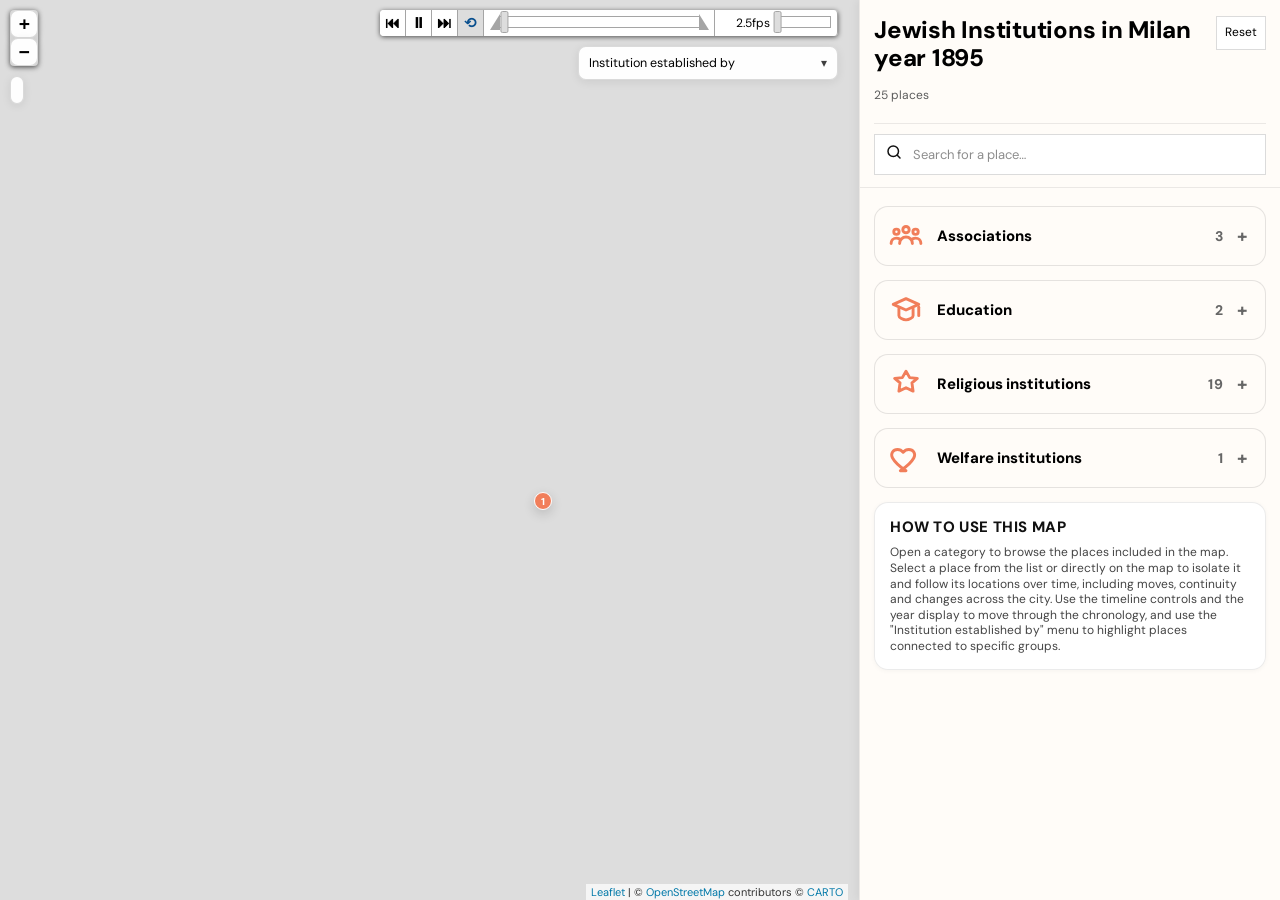
==== index.html @ d7c6ec54 "Improve story marker clarity" ====
<!DOCTYPE html>
<html lang="en">
  <head>
    <meta charset='utf-8' />
      <title>Traces — Jewish Milan over time</title>
      <meta name='viewport' content='initial-scale=1,maximum-scale=1,user-scalable=no' />

      <link rel="stylesheet" href="./css/leaflet.css">
      <script src="./js/leaflet.js"></script>

      <script type="text/javascript" src="./js/Leaflet.Coordinates-0.1.5.min.js"></script>
	    <link rel="stylesheet" href="./css/Leaflet.Coordinates-0.1.5.css"/>

      <script src="js/Autolinker.min.js"></script>

      <link rel="stylesheet" href="./css/leaflet-search.min.css"/>
      <script src="js/leaflet-search.js"></script>

      <link rel="stylesheet" href="./css/easy-button.css">
      <script src="js/easy-button.js"></script>

      <script type="text/javascript" src="./js/iso8601-js-period-master/iso8601.js"></script>

      <script type="text/javascript" src="./js/Leaflet.TimeDimension-master/dist/leaflet.timedimension.min.js"></script>
      <link rel="stylesheet" href="./js/Leaflet.TimeDimension-master/dist/leaflet.timedimension.control.min.css" />

      <link rel="stylesheet" href="./css/MapStyle.css"/>
      <link rel="stylesheet" href="./css/milano.css"/>

      <script type="text/javascript" src="./js/milano_layer_style.js"></script>

      <!-- Data -->
      <script src="./data/milano_sites.js" type="text/javascript"></script>

      <!-- GeoJSON builder -->
      <script src="./js/trame/milano-geojson-creation.js" type="text/javascript"></script>

      <!-- TimeDimension helper -->
      <script type="text/javascript" src="./js/timedimension_layer_betweendates.js"></script>
  </head>

  <body>
    <div id='map'></div>

    <!-- Right sidebar: places visible in the current year -->
    <div id="sidebar" aria-label="Places list">
      <div class="sidebar-header">
        <div class="sidebar-title">
          <h3 id="sidebarTitle">Jewish Institutions in Milan<br>year <span id="sidebarYear">—</span></h3>
          <button id="btnClearSelection" class="sidebar-btn" type="button">Reset</button>
        </div>
        <div class="sidebar-sub">
          <span id="sidebarCount">0</span>
          <span id="sidebarHint"></span>
        </div>
        <div id="sidebarCategoryFilters" class="sidebar-filters" aria-label="Category filters"></div>
      </div>
      <!-- Info box (shown when a place/marker is clicked) -->
      <div id="placeInfo" class="place-info" hidden></div>
      <div id="placesList"></div>
    </div>

    <script type="text/javascript" src="./js/timedimension_map_milano.js"></script>
<script>

      // ---- Normalisers (robust matching across dataset quirks) ----
      // Some entries may contain trailing spaces or multiple inner spaces.
      // We normalise to compare reliably (case-insensitive, trimmed, collapsed whitespace).
      function normSiteName(v) {
        return (v == null ? "" : String(v))
          .replace(/\s+/g, " " )
          .trim()
          .toLowerCase();
      }

      function cleanYearValue(v) {
        var s = String(v == null ? '' : v).trim();
        if (!s) return '';
        var lower = s.toLowerCase();
        if (lower === 'null' || lower === 'nan') return '';
        return s;
      }

      function numericYearValue(v, fallback) {
        var s = cleanYearValue(v);
        if (!s) return (typeof fallback === 'number') ? fallback : null;
        var n = Number(s);
        return isNaN(n) ? ((typeof fallback === 'number') ? fallback : null) : n;
      }

      function currentTimelineYear() {
        return new Date().getFullYear();
      }

      // ---- Derive slider interval from data (fallback to 1927–2026) ----
      function getYearRange(arr) {
        var minY = 9999, maxY = 0;
        for (var i = 0; i < arr.length; i++) {
          var s = numericYearValue(arr[i].start_year);
          var e = numericYearValue(arr[i].end_year, currentTimelineYear());
          if (!isNaN(s)) minY = Math.min(minY, s);
          if (!isNaN(e)) maxY = Math.max(maxY, e);
        }
        if (minY === 9999) minY = 1927;
        if (maxY === 0) maxY = 2026;
        return { min: minY, max: maxY };
      }

      var yr = getYearRange(milanoSites);
      var startISO = yr.min + "-01-01";
      var endISO = yr.max + "-12-31";

      var map = createAndSetUpMapMilano(startISO, endISO);

      function getSidebarOcclusionInsets() {
        var out = { top: 0, right: 0, bottom: 0, left: 0 };
        var sidebar = document.getElementById('sidebar');
        if (!sidebar || !map || !map.getContainer) return out;
        try {
          var mapRect = map.getContainer().getBoundingClientRect();
          var sideRect = sidebar.getBoundingClientRect();
          if (!mapRect || !sideRect) return out;

          var overlapX = Math.min(mapRect.right, sideRect.right) - Math.max(mapRect.left, sideRect.left);
          var overlapY = Math.min(mapRect.bottom, sideRect.bottom) - Math.max(mapRect.top, sideRect.top);
          if (overlapX <= 0 || overlapY <= 0) return out;

          if (sideRect.width >= mapRect.width * 0.75) {
            out.bottom = Math.round(overlapY);
            return out;
          }

          out.right = Math.round(overlapX);
        } catch (e) {}
        return out;
      }

      function getVisibleMapSize() {
        if (!map || !map.getSize) return null;
        var size = map.getSize();
        var insets = getSidebarOcclusionInsets();
        return L.point(
          Math.max(160, size.x - insets.left - insets.right),
          Math.max(160, size.y - insets.top - insets.bottom)
        );
      }

      function fitBoundsKeepingSidebar(bounds, extraOptions) {
        if (!map || !bounds || !bounds.isValid || !bounds.isValid()) return;
        var insets = getSidebarOcclusionInsets();
        var opts = {
          maxZoom: 13,
          paddingTopLeft: [24 + insets.left, 24 + insets.top],
          paddingBottomRight: [24 + insets.right, 32 + insets.bottom]
        };
        if (extraOptions) {
          for (var k in extraOptions) opts[k] = extraOptions[k];
        }
        map.fitBounds(bounds, opts);
      }

      function fitStoryBoundsKeepingSidebar(bounds) {
        if (!map || !bounds || !bounds.isValid || !bounds.isValid()) return;
        var insets = getSidebarOcclusionInsets();
        map.fitBounds(bounds, {
          maxZoom: 13,
          paddingTopLeft: [72 + insets.left, 84 + insets.top],
          paddingBottomRight: [72 + insets.right, 148 + insets.bottom]
        });
      }

      function focusLatLngKeepingSidebar(latlng, zoom) {
        if (!map || !latlng) return;
        map.setView(latlng, zoom);
        var insets = getSidebarOcclusionInsets();
        var dx = Math.round((insets.right - insets.left) / 2);
        var dy = Math.round((insets.bottom - insets.top) / 2);
        if (dx || dy) {
          try { map.panBy([dx, dy], { animate: false }); } catch (e) {}
        }
      }

      function fitCurrentFilteredMarkersKeepingSidebar() {
        if (!map || selectedSiteName) return;
        var t = map.timeDimension ? map.timeDimension.getCurrentTime() : NaN;
        var displayed = (timeSitesLayer && timeSitesLayer._currentLayer) ? timeSitesLayer._currentLayer : baseGeoJsonLayer;
        if (!displayed || !displayed.eachLayer) return;

        var bounds = L.latLngBounds([]);
        displayed.eachLayer(function(layer){
          if (!layer || !layer.getLatLng || !layer.feature || !layer.feature.properties) return;
          var p = layer.feature.properties || {};
          if (!passesActiveFilters(p)) return;
          if (!isNaN(t) && !isFeatureActiveAtTime(layer.feature, t)) return;
          bounds.extend(layer.getLatLng());
        });

        if (!bounds.isValid()) return;
        if (bounds.getNorthEast().equals(bounds.getSouthWest())) {
          focusLatLngKeepingSidebar(bounds.getCenter(), Math.max(map.getZoom ? map.getZoom() : 12, 13));
        } else {
          fitBoundsKeepingSidebar(bounds.pad(0.18), { maxZoom: 13 });
        }
      }

      function fitAllSitesKeepingSidebar() {
        if (!map) return;
        var bounds = L.latLngBounds([]);
        (sitesGeojson.features || []).forEach(function(f){
          var g = f && f.geometry;
          if (!g || g.type !== 'Point' || !Array.isArray(g.coordinates)) return;
          var lng = Number(g.coordinates[0]);
          var lat = Number(g.coordinates[1]);
          if (isNaN(lat) || isNaN(lng)) return;
          bounds.extend([lat, lng]);
        });
        if (bounds.isValid()) fitBoundsKeepingSidebar(bounds.pad(0.06), { maxZoom: 13 });
      }

      function panOpenPopupIntoVisibleMap(layer) {
        if (!map || !layer || !layer.getPopup) return;
        if (selectedSiteName) return;
        var popup = null;
        try { popup = layer.getPopup(); } catch(e0) { popup = null; }
        if (!popup || !popup.getElement) return;
        var el = popup.getElement();
        if (!el || !map.getContainer) return;

        var mapRect = map.getContainer().getBoundingClientRect();
        var popRect = el.getBoundingClientRect();
        var insets = getSidebarOcclusionInsets();
        var size = map.getSize();
        var pad = 24;
        var visible = {
          left: insets.left + pad,
          top: insets.top + pad,
          right: size.x - insets.right - pad,
          bottom: size.y - insets.bottom - pad
        };
        var box = {
          left: popRect.left - mapRect.left,
          top: popRect.top - mapRect.top,
          right: popRect.right - mapRect.left,
          bottom: popRect.bottom - mapRect.top
        };

        var dx = 0;
        var dy = 0;
        if (box.right > visible.right) dx = box.right - visible.right;
        else if (box.left < visible.left) dx = box.left - visible.left;
        if (box.bottom > visible.bottom) dy = box.bottom - visible.bottom;
        else if (box.top < visible.top) dy = box.top - visible.top;

        if (dx || dy) {
          try { map.panBy([dx, dy], { animate: true, duration: 0.25 }); } catch(e1) {}
        }
      }

      // ---- Build points GeoJSON ----
      var sitesGeojson = buildPointsForSites(milanoSites);

      // ---- Initial framing: keep the view centred on Milano and include all points ----
      // The right sidebar occupies part of the map, so we compensate with right padding
      // and a slightly tighter bound to keep the city more centred without hiding outer points.
      try {
        var bb = L.latLngBounds([]);
        (sitesGeojson.features || []).forEach(function(f){
          var g = f && f.geometry;
          if (!g || g.type !== 'Point' || !Array.isArray(g.coordinates)) return;
          var lng = Number(g.coordinates[0]);
          var lat = Number(g.coordinates[1]);
          if (isNaN(lat) || isNaN(lng)) return;
          bb.extend([lat, lng]);
        });
        if (bb && bb.isValid && bb.isValid()) {
          setTimeout(function(){
            try { fitBoundsKeepingSidebar(bb.pad(0.06)); } catch(e) {}
          }, 0);
        }
      } catch(e) {}

      // ---- Category list (used to build the checkbox filter UI) ----
      // We collect distinct categories from the dataset and keep the original labels for display.
      function getCategories(arr) {
        var seen = {};
        for (var i = 0; i < arr.length; i++) {
          var c = (arr[i].categoria || '').toString().trim();
          if (c) seen[c.toLowerCase()] = c;
        }
        var out = Object.keys(seen).map(function(k){ return seen[k]; });
        out.sort(function(a,b){ return a.localeCompare(b, 'it'); });
        return out;
      }

      

// ---- Affiliation list (Comunità) ----
var AFF_NONE_KEY = '(none)';
var AFFILIATION_ORDER = ['chabad', 'lebanese', 'milanese', 'persian', 'mena', 'postwar', AFF_NONE_KEY];

function noneAffiliationLabel() {
  return '(none)';
}

function canonicalAffiliationKey(value) {
  var raw = String(value == null ? '' : value).trim().toLowerCase();
  if (!raw || raw === '(nessuna)' || raw === '(none)') return AFF_NONE_KEY;
  if (raw === 'chabad') return 'chabad';
  if (raw.indexOf('libanese') >= 0 || raw.indexOf('lebanese') >= 0) return 'lebanese';
  if (raw.indexOf('milanese') >= 0 || raw.indexOf('milanes') >= 0) return 'milanese';
  if (raw.indexOf('persian') >= 0 || raw.indexOf('persiana') >= 0) return 'persian';
  if (raw.indexOf('medio oriente') >= 0 || raw.indexOf('middle eastern') >= 0 || raw.indexOf('north african') >= 0) return 'mena';
  if (raw.indexOf('dopoguerra') >= 0 || raw.indexOf('postwar') >= 0) return 'postwar';
  return raw;
}

function compareAffiliationKeys(a, b) {
  var ia = AFFILIATION_ORDER.indexOf(a);
  var ib = AFFILIATION_ORDER.indexOf(b);
  if (ia === -1 && ib === -1) return String(a).localeCompare(String(b), 'it');
  if (ia === -1) return 1;
  if (ib === -1) return -1;
  return ia - ib;
}

function getAffiliations(arr) {
  var seen = {};
  var hasNone = false;
  for (var i = 0; i < arr.length; i++) {
    var a = (arr[i].affiliazione || '').toString().trim();
    if (!a) {
      hasNone = true;
      continue;
    }
    var key = canonicalAffiliationKey(a);
    if (!seen[key]) seen[key] = a;
  }
  var keys = Object.keys(seen).sort(compareAffiliationKeys);
  var labels = keys.map(function(k){ return seen[k]; });
  if (hasNone) {
    keys.push(AFF_NONE_KEY);
    labels.push(noneAffiliationLabel());
  }
  return { labels: labels, keys: keys };
}

var categories = getCategories(milanoSites);


var affiliationMeta = getAffiliations(milanoSites);
var affiliations = affiliationMeta.labels;

var affiliationsLowerAll = affiliationMeta.keys;
var activeAffiliationsLower = affiliationsLowerAll.slice(); // kept for backward compatibility

// Comunità selection state. Empty = no highlight; otherwise it outlines matching visible points.
var selectedAffiliationsLower = [];

// Deterministic outline colours for communities (used as marker borders)
var AFF_OUTLINE_COLORS = (function(){
  var fixed = {
    '(none)': '#8e8e8e',
    'chabad': '#06B6D4',
    'lebanese': '#9333EA',
    'milanese': '#16A34A',
    'persian': '#1E3A8A',
    'mena': '#EC4899',
    'postwar': '#7F1D1D'
  };
  var coolFallback = ['#06B6D4','#9333EA','#16A34A','#1E3A8A','#EC4899','#7F1D1D','#5d6d7e','#5bc0be'];
  var m = {};
  for (var i=0;i<affiliationsLowerAll.length;i++){
    var k = affiliationsLowerAll[i];
    m[k] = fixed[k] || coolFallback[i % coolFallback.length];
  }
  if (!m[AFF_NONE_KEY]) m[AFF_NONE_KEY] = '#8e8e8e';
  return m;
})();


      var categoriesLowerAll = categories.map(function(x){ return (x || '').toString().trim().toLowerCase(); });
      var activeCategoriesLower = categoriesLowerAll.slice(); // start with all selected

      // Category colours (used by the point style and by the checkbox 'swatches').
      // Keys are normalised to lower-case so matching is robust.
      // If your dataset uses different labels, add aliases here (e.g., 'associazioni' -> same blue).
      var CATEGORY_COLORS = {
        "religioso": "#f17e5a",
        "religious institution": "#f17e5a",
        "istituzione religiosa": "#f17e5a",
        "educazione": "#f17e5a",
        "school": "#f17e5a",
        "scuola": "#f17e5a",
        "associazione": "#f17e5a",
        "association": "#f17e5a",
        "associazioni": "#f17e5a",
        "comunitario": "#f17e5a",
        "assistenza": "#f17e5a",
        "welfare institution": "#f17e5a",
        "organizzazione assistenziale": "#f17e5a",
        "altro": "#f17e5a",
        "other": "#f17e5a",
        "altro / non classificato": "#f17e5a",
        "non classificato": "#f17e5a"
      };

      
      function getPopupSourceInfo(p) {
        if (!p) return '';
        var direct = p.fonti || p.fonte || p.Fonti || p.sources || p.source || p.Sources || '';
        if (direct) return String(direct).trim();
        if (window.milanoSites && Array.isArray(window.milanoSites)) {
          var sito = String(p.sito || '').trim();
          var sy = String(p.start_year == null ? '' : p.start_year).trim();
          var ey = String(p.end_year == null ? '' : p.end_year).trim();
          for (var i = 0; i < window.milanoSites.length; i++) {
            var r = window.milanoSites[i] || {};
            if (String(r.sito || '').trim() !== sito) continue;
            var rsy = String(r.start_year == null ? '' : r.start_year).trim();
            var rey = String(r.end_year == null ? '' : r.end_year).trim();
            if ((sy && rsy && sy !== rsy) || (ey && rey && ey !== rey)) continue;
            var v = r.fonti || r.fonte || r.Fonti || r.sources || r.source || r.Sources || '';
            if (v) return String(v).trim();
          }
          for (var j = 0; j < window.milanoSites.length; j++) {
            var rr = window.milanoSites[j] || {};
            if (String(rr.sito || '').trim() !== sito) continue;
            var vv = rr.fonti || rr.fonte || rr.Fonti || rr.sources || rr.source || rr.Sources || '';
            if (vv) return String(vv).trim();
          }
        }
        return '';
      }

function bindPopupHtml(feature, layer) {
        var p = feature.properties || {};
        var yearsLabel = '';
        if ((p.end_year === null || p.end_year === undefined || p.end_year === '' || String(p.end_year).toLowerCase() === 'null') && p.start_year) {
          yearsLabel = String(p.start_year) + '–';
        } else if (p.start_year === p.end_year) {
          yearsLabel = String(p.start_year || '');
        } else {
          yearsLabel = String(p.start_year || '') + "–" + String(p.end_year || '');
        }

        var srcInfo = p.sources || p.source || p.Sources || p.fonti || p.fonte || p.Fonti || '';
        if (!srcInfo && window.sitesGeojson && sitesGeojson.features) {
          for (var si = 0; si < sitesGeojson.features.length; si++) {
            var sp = (sitesGeojson.features[si] && sitesGeojson.features[si].properties) ? sitesGeojson.features[si].properties : {};
            if (String(sp.sito||'') === String(p.sito||'')) {
              srcInfo = sp.sources || sp.fonti || sp.source || sp.fonte || sp.Sources || sp.Fonti || '';
              if (srcInfo) break;
            }
          }
        }
        var html = ''
          + '<div class="mini-popup">'
          + '<h2 class="mini-popup__title">' + (p.sito || '') + '</h2>'
          + '<div class="mini-popup__meta">'
          +   '<p class="mini-popup__line"><strong>Category:</strong> ' + (p.categoria || p.category || '') + '</p>'
          +   (p.affiliazione ? '<p class="mini-popup__line"><strong>Institution established by:</strong> ' + p.affiliazione + '</p>' : '')
          +   (p.indirizzo ? '<p class="mini-popup__line"><strong>Address:</strong> ' + p.indirizzo + '</p>' : '')
          +   '<p class="mini-popup__line"><strong>Active between:</strong> ' + yearsLabel + '</p>'
          +   (srcInfo ? '<p class="mini-popup__line mini-popup__line--source"><strong>Source:</strong> ' + srcInfo + '</p>' : '')
          + '</div>'
          + '</div>';

        // Default behaviour: opening a popup closes the previous one.
        // This keeps the map readable when moving across many phases.
        layer.bindPopup(html, {
          autoClose: true,
          closeOnClick: true,
          closeButton: true,
          keepInView: true,
          maxWidth: 280,
          minWidth: 210,
          className: 'leaflet-popup--mini'
        });

	        layer.on('popupopen', function(){
	          setTimeout(function(){
	            try { applySmartPopupPlacement(layer); } catch(errp) {}
	            try { panOpenPopupIntoVisibleMap(layer); } catch(errv) {}
	            try { updatePopupConnector(layer); } catch(errc) {}
	            try { layoutStoryPhaseLabels(); } catch(errl) {}
	          }, 0);
	          setTimeout(function(){
	            try { panOpenPopupIntoVisibleMap(layer); } catch(errv2) {}
	          }, 90);
	        });
        layer.on('popupclose', function(){
          setTimeout(function(){
            try { clearPopupConnector(layer); } catch(errc2) {}
            try { layoutStoryPhaseLabels(); } catch(errl2) {}
          }, 0);
        });
      }


      // Extra interactions:
      // - Clicking a marker in the general view isolates that place and shows its story (all phases).
      // - In story mode, each phase shows its date range as a permanent label above the marker.
      var selectedFocusUid = null;
      var selectedSiteLabel = null;

      function bindFeatureInteractions(feature, layer) {
        var p = (feature && feature.properties) ? feature.properties : {};
        var siteName = normSiteName(p.sito);

        // In story mode: we used to show date ranges as labels above markers,
        // but it made the map harder to read. Dates remain visible in popups and sidebar.

        // Click handling:
        // - In the GENERAL view, clicks are managed by updateOverlapStyles() so stacks can "spiderfy".
        // - In STORY mode (isolated place), we keep a simple click to open popup + update focus.
        if (selectedSiteName) {
	          layer.on('click', function(e) {
	            if (!p || !siteName) return;
	            selectedFocusUid = String(p.uid || '');
	            var tClick = Date.parse(String(p.start_date || '').trim());
	            if (!isNaN(tClick)) {
	              try { map.timeDimension.setCurrentTime(tClick); } catch(errTime) {}
	            }
	            try { renderPlaceInfoForSelected(); } catch(err) {}
	            try { focusLatLngKeepingSidebar(layer.getLatLng(), Math.max(map.getZoom ? map.getZoom() : 13, 13)); } catch(err0) {}
	            try { layer.openPopup(); } catch(err2) {}
	            startTimelinePlayer(120);
	            try { if (e) L.DomEvent.stop(e); } catch(err3) {}
	          });
        }
      }

      function onEachSiteFeature(feature, layer) {
        bindPopupHtml(feature, layer);
        bindFeatureInteractions(feature, layer);
        // Story mode: show phase dates near markers (helps read movements)
        if (selectedSiteName) {
          try { bindStoryPhaseLabel(feature, layer); } catch(e) {}
        }
      }

function buildLayers(selectedCategoriesLower, selectedAffiliationsLower) {
  // selectedCategoriesLower: array of lower-cased categories to show.
  // If null/undefined -> show all. If empty -> show none.
  var selected = Array.isArray(selectedCategoriesLower)
    ? selectedCategoriesLower.map(function(x){ return (x || '').toString().trim().toLowerCase(); }).filter(Boolean)
    : null;

  var filtered;
  if (selected === null) {
    filtered = sitesGeojson;
  } else if (selected.length === 0) {
    filtered = { type: 'FeatureCollection', features: [] };
  } else {
    filtered = {
      type: 'FeatureCollection',
      features: (sitesGeojson.features || []).filter(function(f) {
        var p = (f.properties || {});
        var craw = (p.category && p.category.toString().trim()) ? p.category : (p.categoria || '');
        var c = craw.toString().trim().toLowerCase();
        return (selected.indexOf(c) !== -1);
      })
    };
  }

  // Optional: isolate one place entity by `sito` (story mode in the right sidebar).
  // In story mode we intentionally show *all* phases of that place, regardless of the
  // category filter, so the user can follow changes over time.
  if (selectedSiteName) {
    filtered = {
      type: 'FeatureCollection',
      features: (sitesGeojson.features || []).filter(function(f){
        return normSiteName((f.properties || {}).sito) === normSiteName(selectedSiteName);
      })
    };
  }

  var base = L.geoJSON(filtered, {
    pointToLayer: function(feature, latlng) {
      var p = (feature && feature.properties) ? feature.properties : {};
      // Story mode: keep category colour so selection from the list is immediately recognisable
      if (selectedSiteName) {
        var present = [];
        try {
          for (var si = 0; si < (window.selectedAffiliationsLower || []).length; si++) {
            var ksel = (window.selectedAffiliationsLower || [])[si];
            if (featureHasSelectedAff(p, ksel)) present.push(ksel);
          }
        } catch(e) {}
        var rings = present.length ? ringsCssForSelectedKeys(present) : '';
        return L.marker(latlng, { icon: makeStoryIconForProperties(p, 30, rings) });
      }
      // Main chronology: base style will be refined by updateOverlapStyles()
      return L.marker(latlng, { icon: makeCountIcon(1, PAL_LIGHT, 20, '') });
    },
    onEachFeature: onEachSiteFeature
  });

  // In story mode we keep ALL phases visible at once (static layer),
  // and use the time slider to highlight the active phase (see updateStoryHighlight()).
  var timed = null;
  if (selectedSiteName) {
    timed = base;
  } else {
    timed = L.TimeDimension.Layer.betweendates(
      base,
      { timeDimension: map.timeDimension }
    );
  }

  return { base: base, timed: timed };
}

      // Initial layers (all categories)
      var layers = buildLayers(null, null);
      var baseGeoJsonLayer = layers.base;
      var timeSitesLayer = layers.timed;

      // ---- Layer selector removed (no longer needed) ----
      // The project now has a single temporal layer always shown.
      // Keeping Leaflet's layer control adds UI clutter.
      var layerControl = null;

      // Default: visible
      timeSitesLayer.addTo(map);

      // ---- Ensure a sane initial time + apply dynamic styling immediately ----
      // Without this, the first render can show "inactive" styling until the first
      // user-triggered time change (e.g. Reset).
      try {
        var minYear = null;
        (sitesGeojson.features || []).forEach(function(f){
          var y = Number((f.properties||{}).start_year);
          if (!isNaN(y)) minYear = (minYear === null) ? y : Math.min(minYear, y);
        });
        if (minYear !== null && map.timeDimension) {
          map.timeDimension.setCurrentTime(Date.UTC(minYear, 0, 1));
        }
      } catch(e) {}

      // First paint (after TD builds its first _currentLayer)
      try {
        setTimeout(function(){
          try { updateOverlapStyles(); } catch(e1) {}
          try { updateSidebarList(); } catch(e2) {}
        }, 0);
      } catch(e) {}

      // ---- Autoplay on load ----
      // Start the TimeDimension player automatically when the map is ready.
      try {
        if (map && map._tdPlayer && typeof map._tdPlayer.start === 'function') {
          // Small delay ensures the control/layers are fully attached.
          setTimeout(function(){ try { map._tdPlayer.start(); } catch(e) {} }, 300);
        }
      } catch(e) {}


// ---- Shared references (for rebuilding layers when filters change) ----
var searchControl = null;

// Sidebar selection state
// When set, we enter "story mode" and isolate all records with the same `sito`
// so the map shows how that place changes across time.
var selectedSiteName = null;
    selectedFocusUid = null;
var selectedCategoryColor = null;
var sidebarOpenCategories = {};

// ---- Story mode helpers (dates + movement arrows) ----
var storyIndexByUid = {};
var storyPathLatLngs = [];
var storyMovementLayer = null;
var expandedSidebarCategoryLower = null;

function startTimelinePlayer(delayMs) {
  var delay = (typeof delayMs === 'number') ? delayMs : 80;
  setTimeout(function(){
    try {
      if (map && map._tdPlayer && typeof map._tdPlayer.start === 'function') {
        map._tdPlayer.start();
      }
    } catch(e) {}
    try {
      var ctrlPlayer = map && map._tdControl && map._tdControl._player;
      if (ctrlPlayer && ctrlPlayer !== map._tdPlayer && typeof ctrlPlayer.start === 'function') {
        ctrlPlayer.start();
      }
    } catch(e2) {}
  }, Math.max(0, delay));
}

function isTimelinePlayerRunning() {
  try {
    if (map && map._tdPlayer) {
      if (typeof map._tdPlayer.isPlaying === 'function') return !!map._tdPlayer.isPlaying();
      return !!map._tdPlayer._playing;
    }
  } catch(e) {}
  return false;
}

function stopTimelinePlayer() {
  try {
    if (map && map._tdPlayer && typeof map._tdPlayer.stop === 'function') {
      map._tdPlayer.stop();
    }
  } catch(e) {}
  try {
    var ctrlPlayer = map && map._tdControl && map._tdControl._player;
    if (ctrlPlayer && ctrlPlayer !== map._tdPlayer && typeof ctrlPlayer.stop === 'function') {
      ctrlPlayer.stop();
    }
  } catch(e2) {}
}

function storyStartTimeForSelection(siteName, focusUid) {
  var normalized = normSiteName(siteName || selectedSiteName);
  if (!normalized) return null;
  var phases = (sitesGeojson.features || []).filter(function(f){
    return normSiteName((f.properties || {}).sito) === normalized;
  });
  phases.sort(function(a,b){ return Number((a.properties||{}).start_year) - Number((b.properties||{}).start_year); });
  var chosen = null;
  if (focusUid) {
    for (var i = 0; i < phases.length; i++) {
      if (phases[i] && phases[i].properties && String(phases[i].properties.uid) === String(focusUid)) {
        chosen = phases[i];
        break;
      }
    }
  }
  if (!chosen) chosen = phases[0] || null;
  if (!chosen || !chosen.properties) return null;
  var t = Date.parse(String(chosen.properties.start_date || '').trim());
  return isNaN(t) ? null : t;
}

function clearStoryMovementLayer() {
  try { if (storyMovementLayer && map) map.removeLayer(storyMovementLayer); } catch(e) {}
  storyMovementLayer = null;
}

// Compute ordering + path for the currently selected place.

function sentenceCaseLabel(str){
  str = String(str || '').trim();
  if (!str) return '';
  return str.charAt(0).toUpperCase() + str.slice(1).toLowerCase();
}

function computeStoryMeta(phases) {
  storyIndexByUid = {};
  storyPathLatLngs = [];
  if (!Array.isArray(phases)) return;

  for (var i = 0; i < phases.length; i++) {
    var p = (phases[i] && phases[i].properties) ? phases[i].properties : ((phases[i] && phases[i].feature && phases[i].feature.properties) ? phases[i].feature.properties : {});
    var uid = (p && (p.uid !== undefined) && p.uid !== null) ? String(p.uid) : String(i);
    storyIndexByUid[uid] = i;

    try {
      var g = phases[i].geometry || (phases[i].feature ? phases[i].feature.geometry : null);
      if (g && g.coordinates && g.coordinates.length >= 2) {
        var ll = L.latLng(Number(g.coordinates[1]), Number(g.coordinates[0]));
        if (!isNaN(ll.lat) && !isNaN(ll.lng)) storyPathLatLngs.push(ll);
      }
    } catch(e) {}
  }

  // Dedupe consecutive duplicates (no movement)
  var dedup = [];
  for (var j = 0; j < storyPathLatLngs.length; j++) {
    var cur = storyPathLatLngs[j];
    var prev = (dedup.length ? dedup[dedup.length - 1] : null);
    if (!prev || (cur.lat !== prev.lat || cur.lng !== prev.lng)) dedup.push(cur);
  }
  storyPathLatLngs = dedup;
}

// Keep date labels visually anchored to their icon and move them only when needed.
function storyTooltipBaseOffset(direction, dx, dy) {
  var defaults = {
    right: L.point(2, 0),
    left: L.point(-2, 0),
    top: L.point(0, -5),
    bottom: L.point(0, 5)
  };
  var base = defaults[direction] || defaults.right;
  return L.point(base.x + (Number(dx) || 0), base.y + (Number(dy) || 0));
}

function storyBoxesOverlap(a, b, padX, padY) {
  var px = Number(padX) || 0;
  var py = Number(padY) || 0;
  return !(a.x2 + px < b.x1 || a.x1 > b.x2 + px || a.y2 + py < b.y1 || a.y1 > b.y2 + py);
}

function storyTooltipBoxForCandidate(pt, width, height, direction, offset) {
  var x1 = pt.x;
  var y1 = pt.y;

  if (direction === 'left') {
    x1 = pt.x + offset.x - width;
    y1 = pt.y - height / 2 + offset.y;
  } else if (direction === 'top') {
    x1 = pt.x - width / 2 + offset.x;
    y1 = pt.y + offset.y - height;
  } else if (direction === 'bottom') {
    x1 = pt.x - width / 2 + offset.x;
    y1 = pt.y + offset.y;
  } else {
    x1 = pt.x + offset.x;
    y1 = pt.y - height / 2 + offset.y;
  }

  return { x1: x1, y1: y1, x2: x1 + width, y2: y1 + height };
}

function storyMarkerBoxForLayer(layer, pt) {
  var size = 26;
  try {
    var icon = layer && layer.options ? layer.options.icon : null;
    var sz = icon && icon.options ? icon.options.iconSize : null;
    if (Array.isArray(sz) && sz.length >= 2) size = Math.max(Number(sz[0]) || 0, Number(sz[1]) || 0) || size;
  } catch(e) {}
  var pad = 6;
  var half = size / 2 + pad;
  return { x1: pt.x - half, y1: pt.y - half, x2: pt.x + half, y2: pt.y + half };
}

function storyViewportPenalty(box, size, pad) {
  if (!box || !size) return 9999;
  var p = Number(pad) || 0;
  var penalty = 0;
  if (box.x1 < p) penalty += (p - box.x1);
  if (box.y1 < p) penalty += (p - box.y1);
  if (box.x2 > (size.x - p)) penalty += (box.x2 - (size.x - p));
  if (box.y2 > (size.y - p)) penalty += (box.y2 - (size.y - p));
  return penalty;
}

function storyNearbyCount(items, item, radiusPx) {
  var r = Number(radiusPx) || 72;
  var count = 0;
  for (var i = 0; i < items.length; i++) {
    if (items[i] === item) continue;
    var dx = items[i].pt.x - item.pt.x;
    var dy = items[i].pt.y - item.pt.y;
    if ((dx * dx + dy * dy) <= (r * r)) count++;
  }
  return count;
}

function storyPopupObstacleBox() {
  try {
    var pop = document.querySelector('.leaflet-popup.leaflet-popup--mini, .leaflet-popup');
    if (!pop || !map || !map.getContainer) return null;
    var popRect = pop.getBoundingClientRect();
    var mapRect = map.getContainer().getBoundingClientRect();
    if (!popRect || !mapRect) return null;
    return {
      x1: popRect.left - mapRect.left,
      y1: popRect.top - mapRect.top,
      x2: popRect.right - mapRect.left,
      y2: popRect.bottom - mapRect.top
    };
  } catch(e) { return null; }
}

function storyPointToSegmentDistance(pt, a, b) {
  if (!pt || !a || !b) return 9999;
  var vx = b.x - a.x;
  var vy = b.y - a.y;
  var wx = pt.x - a.x;
  var wy = pt.y - a.y;
  var c1 = vx * wx + vy * wy;
  if (c1 <= 0) return Math.sqrt((pt.x - a.x)*(pt.x - a.x) + (pt.y - a.y)*(pt.y - a.y));
  var c2 = vx * vx + vy * vy;
  if (c2 <= c1) return Math.sqrt((pt.x - b.x)*(pt.x - b.x) + (pt.y - b.y)*(pt.y - b.y));
  var t = c1 / c2;
  var px = a.x + t * vx;
  var py = a.y + t * vy;
  return Math.sqrt((pt.x - px)*(pt.x - px) + (pt.y - py)*(pt.y - py));
}

function storyLabelLinePenalty(box, segments) {
  if (!box || !segments || !segments.length) return 0;
  var center = { x: (box.x1 + box.x2) / 2, y: (box.y1 + box.y2) / 2 };
  var penalty = 0;
  for (var i = 0; i < segments.length; i++) {
    var s = segments[i];
    if (!s || !s.a || !s.b) continue;
    var minX = Math.min(s.a.x, s.b.x) - 16;
    var minY = Math.min(s.a.y, s.b.y) - 16;
    var maxX = Math.max(s.a.x, s.b.x) + 16;
    var maxY = Math.max(s.a.y, s.b.y) + 16;
    var segBox = { x1:minX, y1:minY, x2:maxX, y2:maxY };
    if (storyBoxesOverlap(box, segBox, 0, 0)) penalty += 1;
    var d = storyPointToSegmentDistance(center, s.a, s.b);
    if (d < 20) penalty += (20 - d) / 4;
  }
  return penalty;
}

function storyLabelCandidatesForItem(item, mapWidth, clusterCenter) {
  var dxCenter = 0;
  var dyCenter = 0;
  if (clusterCenter) {
    dxCenter = item.pt.x - clusterCenter.x;
    dyCenter = item.pt.y - clusterCenter.y;
  }

  var horizontal = Math.abs(dxCenter) >= Math.abs(dyCenter);
  var preferredSide = horizontal ? (dxCenter >= 0 ? 'right' : 'left') : (dyCenter >= 0 ? 'bottom' : 'top');
  var secondarySide = preferredSide === 'right' ? 'left'
    : preferredSide === 'left' ? 'right'
    : preferredSide === 'top' ? 'bottom'
    : 'top';

  if (!clusterCenter) {
    var preferLeft = !!(mapWidth && item.pt.x > (mapWidth * 0.68));
    preferredSide = preferLeft ? 'left' : 'right';
    secondarySide = preferLeft ? 'right' : 'left';
  }

  var variants = [];
  var seen = {};

  function add(direction, dx, dy, score) {
    var key = [direction, dx, dy].join('|');
    if (seen[key]) return;
    seen[key] = true;
    variants.push({ direction: direction, dx: dx, dy: dy, score: score });
  }

  var rings = [0, 2, 4, 6, 10, 14];
  var sideNudges = [0, -6, 6, -12, 12, -18, 18];
  var verticalNudges = [0, -6, 6, -12, 12, -18, 18];
  var sideOrder = [preferredSide, secondarySide, 'top', 'bottom'];

  for (var r = 0; r < rings.length; r++) {
    var baseScore = r * 12;
    for (var s = 0; s < sideOrder.length; s++) {
      var dir = sideOrder[s];
      var nudges = (dir === 'left' || dir === 'right') ? sideNudges : verticalNudges;
      for (var n = 0; n < nudges.length; n++) {
        if (dir === 'left' || dir === 'right') {
          var signX = dir === 'right' ? 1 : -1;
          add(dir, signX * rings[r], nudges[n], baseScore + s * 3 + n);
        } else {
          var signY = dir === 'bottom' ? 1 : -1;
          add(dir, nudges[n], signY * rings[r], baseScore + s * 3 + n);
        }
      }
    }
  }

  return variants.map(function(v){
    var off = storyTooltipBaseOffset(v.direction, v.dx, v.dy);
    return {
      direction: v.direction,
      offset: off,
      box: storyTooltipBoxForCandidate(item.pt, item.width, item.height, v.direction, off),
      score: v.score
    };
  });
}

function layoutStoryPhaseLabels() {
  if (!selectedSiteName || !map || !baseGeoJsonLayer) return;

  var mapSize = null;
  try { mapSize = getVisibleMapSize() || map.getSize(); } catch(e0) { mapSize = null; }

  var items = [];
  baseGeoJsonLayer.eachLayer(function(layer){
    if (!layer || !layer.getLatLng || !layer.getTooltip) return;
    var tip = null;
    try { tip = layer.getTooltip(); } catch(e) { tip = null; }
    if (!tip) return;

    var el = null;
    try { el = tip.getElement ? tip.getElement() : null; } catch(e2) { el = null; }
    var width = el && el.offsetWidth ? el.offsetWidth : 84;
    var height = el && el.offsetHeight ? el.offsetHeight : 30;
    var pt = map.latLngToContainerPoint(layer.getLatLng());
    var markerBox = storyMarkerBoxForLayer(layer, pt);

    items.push({ layer: layer, tooltip: tip, pt: pt, width: width, height: height, markerBox: markerBox });
  });

  var clusterCenter = null;
  if (items.length) {
    var sx = 0, sy = 0;
    items.forEach(function(item){ sx += item.pt.x; sy += item.pt.y; });
    clusterCenter = { x: sx / items.length, y: sy / items.length };
  }

  items.forEach(function(item){
    item.nearbyCount = storyNearbyCount(items, item, 88);
  });

  items.sort(function(a, b){
    if (b.nearbyCount !== a.nearbyCount) return b.nearbyCount - a.nearbyCount;
    if (a.pt.x !== b.pt.x) return a.pt.x - b.pt.x;
    return a.pt.y - b.pt.y;
  });

  var markerObstacles = items.map(function(item){ return item.markerBox; });
  var placedLabels = [];
  var popupObstacle = storyPopupObstacleBox();
  var ordered = items.slice().sort(function(a, b){
    var auid = (a && a.layer && a.layer.feature && a.layer.feature.properties && a.layer.feature.properties.uid != null) ? String(a.layer.feature.properties.uid) : '';
    var buid = (b && b.layer && b.layer.feature && b.layer.feature.properties && b.layer.feature.properties.uid != null) ? String(b.layer.feature.properties.uid) : '';
    var ai = (storyIndexByUid && storyIndexByUid.hasOwnProperty(auid)) ? storyIndexByUid[auid] : 9999;
    var bi = (storyIndexByUid && storyIndexByUid.hasOwnProperty(buid)) ? storyIndexByUid[buid] : 9999;
    return ai - bi;
  });
  var lineSegments = [];
  for (var s = 0; s < ordered.length - 1; s++) {
    var pa = ordered[s] && ordered[s].pt;
    var pb = ordered[s+1] && ordered[s+1].pt;
    if (!pa || !pb) continue;
    var dx = pb.x - pa.x, dy = pb.y - pa.y;
    if ((dx*dx + dy*dy) < 4) continue;
    lineSegments.push({ a: pa, b: pb });
  }

  items.forEach(function(item){
    var candidates = storyLabelCandidatesForItem(item, mapSize ? mapSize.x : null, clusterCenter);
    var fallback = null;
    var chosen = null;

    candidates.forEach(function(candidate){
      var overlapMarkers = 0;
      var overlapLabels = 0;
      var overlapPopup = 0;
      var viewportPenalty = storyViewportPenalty(candidate.box, mapSize, 10);
      var linePenalty = storyLabelLinePenalty(candidate.box, lineSegments);

      for (var i = 0; i < markerObstacles.length; i++) {
        if (markerObstacles[i] === item.markerBox) continue;
        if (storyBoxesOverlap(candidate.box, markerObstacles[i], 14, 12)) overlapMarkers++;
      }
      for (var j = 0; j < placedLabels.length; j++) {
        if (storyBoxesOverlap(candidate.box, placedLabels[j], 16, 10)) overlapLabels++;
      }
      if (popupObstacle && storyBoxesOverlap(candidate.box, popupObstacle, 18, 16)) overlapPopup++;

      var directionBias = (candidate.direction === 'right') ? 0 : (candidate.direction === 'left' ? 120 : 220);
      candidate.totalPenalty = viewportPenalty + overlapMarkers * 2400 + overlapLabels * 3200 + overlapPopup * 4200 + linePenalty * 1400 + candidate.score + directionBias;
      if (!fallback || candidate.totalPenalty < fallback.totalPenalty) fallback = candidate;
      if (!chosen && overlapMarkers === 0 && overlapLabels === 0 && overlapPopup === 0 && linePenalty < 0.25 && viewportPenalty === 0) chosen = candidate;
    });

    var best = chosen || fallback || candidates[0];
    if (!best) return;

    try {
      item.tooltip.options.direction = best.direction;
      item.tooltip.options.offset = best.offset;
      item.tooltip.update();
    } catch(e3) {}

    placedLabels.push(best.box);
  });
}



function storyPopupBoxForCandidate(pt, width, height, offset) {
  var tip = 16;
  var x1 = pt.x - (width / 2) + offset.x;
  var y1 = pt.y - height - tip + offset.y;
  return { x1: x1, y1: y1, x2: x1 + width, y2: y1 + height + tip };
}

function storyPopupPreferredSides(pt, clusterCenter) {
  if (!pt || !clusterCenter) return ['right','left','top','bottom'];
  var dx = pt.x - clusterCenter.x;
  var dy = pt.y - clusterCenter.y;
  if (Math.abs(dx) >= Math.abs(dy)) {
    return dx >= 0 ? ['right','top','bottom','left'] : ['left','top','bottom','right'];
  }
  return dy >= 0 ? ['bottom','right','left','top'] : ['top','right','left','bottom'];
}

function storyPopupCandidateOffsets(width, height, pt, clusterCenter) {
  var halfW = Math.round(width / 2);
  var halfH = Math.round(height / 2);
  var near = 38;
  var mid = 58;
  var far = 82;
  var diag = 28;
  var bySide = {
    right: [
      { direction: 'right', offset: L.point(halfW + near, halfH - 12), score: 0 },
      { direction: 'right', offset: L.point(halfW + mid, halfH - 12), score: 3 },
      { direction: 'right', offset: L.point(halfW + far, halfH - 12), score: 7 },
      { direction: 'right', offset: L.point(halfW + near + diag, 2), score: 5 },
      { direction: 'right', offset: L.point(halfW + near + diag, height - 26), score: 6 }
    ],
    left: [
      { direction: 'left', offset: L.point(-halfW - near, halfH - 12), score: 0 },
      { direction: 'left', offset: L.point(-halfW - mid, halfH - 12), score: 3 },
      { direction: 'left', offset: L.point(-halfW - far, halfH - 12), score: 7 },
      { direction: 'left', offset: L.point(-halfW - near - diag, 2), score: 5 },
      { direction: 'left', offset: L.point(-halfW - near - diag, height - 26), score: 6 }
    ],
    top: [
      { direction: 'top', offset: L.point(0, -18), score: 0 },
      { direction: 'top', offset: L.point(-(halfW * 0.4), -18), score: 4 },
      { direction: 'top', offset: L.point((halfW * 0.4), -18), score: 4 },
      { direction: 'top', offset: L.point(-(halfW * 0.7), -20), score: 8 },
      { direction: 'top', offset: L.point((halfW * 0.7), -20), score: 8 }
    ],
    bottom: [
      { direction: 'bottom', offset: L.point(0, height + 28), score: 0 },
      { direction: 'bottom', offset: L.point(-(halfW * 0.4), height + 30), score: 5 },
      { direction: 'bottom', offset: L.point((halfW * 0.4), height + 30), score: 5 },
      { direction: 'bottom', offset: L.point(-(halfW * 0.7), height + 34), score: 10 },
      { direction: 'bottom', offset: L.point((halfW * 0.7), height + 34), score: 10 }
    ]
  };

  var orderedSides = storyPopupPreferredSides(pt, clusterCenter);
  var candidates = [];
  orderedSides.forEach(function(side, idx){
    (bySide[side] || []).forEach(function(c){
      candidates.push({ direction: c.direction, offset: c.offset, score: c.score + idx * 14 });
    });
  });
  return candidates;
}

function storyBoxIntersectionArea(a, b, padX, padY) {
  if (!a || !b) return 0;
  var px = Number(padX) || 0;
  var py = Number(padY) || 0;
  var left = Math.max(a.x1, b.x1 - px);
  var right = Math.min(a.x2, b.x2 + px);
  var top = Math.max(a.y1, b.y1 - py);
  var bottom = Math.min(a.y2, b.y2 + py);
  if (right <= left || bottom <= top) return 0;
  return (right - left) * (bottom - top);
}


var ENABLE_POPUP_CONNECTORS = false;
var popupConnectorPane = null;
function ensurePopupConnectorPane() {
  if (!ENABLE_POPUP_CONNECTORS) return null;
  if (popupConnectorPane && popupConnectorPane.parentNode) return popupConnectorPane;
  if (!map || !map.getContainer) return null;
  var container = map.getContainer();
  if (!container) return null;
  popupConnectorPane = container.querySelector('.popup-connector-pane');
  if (!popupConnectorPane) {
    popupConnectorPane = document.createElement('div');
    popupConnectorPane.className = 'popup-connector-pane';
    container.appendChild(popupConnectorPane);
  }
  return popupConnectorPane;
}

function clearPopupConnector(layer) {
  if (!ENABLE_POPUP_CONNECTORS) return;
  var pane = ensurePopupConnectorPane();
  if (!pane) return;
  var targetId = null;
  try { targetId = layer && layer._leaflet_id != null ? String(layer._leaflet_id) : null; } catch(e) { targetId = null; }
  var nodes = pane.querySelectorAll('.popup-connector-line');
  nodes.forEach(function(node){
    if (!targetId || node.getAttribute('data-layer-id') === targetId) node.remove();
  });
}

function popupAnchorPointForMarker(box, markerPt) {
  var inset = 24;
  if (markerPt.x < box.x1) return { x: box.x1, y: Math.max(box.y1 + inset, Math.min(box.y2 - inset, markerPt.y)) };
  if (markerPt.x > box.x2) return { x: box.x2, y: Math.max(box.y1 + inset, Math.min(box.y2 - inset, markerPt.y)) };
  if (markerPt.y < box.y1) return { x: Math.max(box.x1 + inset, Math.min(box.x2 - inset, markerPt.x)), y: box.y1 };
  if (markerPt.y > box.y2) return { x: Math.max(box.x1 + inset, Math.min(box.x2 - inset, markerPt.x)), y: box.y2 };
  var dLeft = Math.abs(markerPt.x - box.x1), dRight = Math.abs(box.x2 - markerPt.x), dTop = Math.abs(markerPt.y - box.y1), dBottom = Math.abs(box.y2 - markerPt.y);
  var minD = Math.min(dLeft, dRight, dTop, dBottom);
  if (minD === dLeft) return { x: box.x1, y: Math.max(box.y1 + inset, Math.min(box.y2 - inset, markerPt.y)) };
  if (minD === dRight) return { x: box.x2, y: Math.max(box.y1 + inset, Math.min(box.y2 - inset, markerPt.y)) };
  if (minD === dTop) return { x: Math.max(box.x1 + inset, Math.min(box.x2 - inset, markerPt.x)), y: box.y1 };
  return { x: Math.max(box.x1 + inset, Math.min(box.x2 - inset, markerPt.x)), y: box.y2 };
}

function updatePopupConnector(layer) {
  if (!ENABLE_POPUP_CONNECTORS) return;
  if (!layer || !map || !layer.getLatLng || !layer.getPopup) return;
  var popup = null;
  try { popup = layer.getPopup(); } catch(e) { popup = null; }
  if (!popup) return;
  var popupEl = null;
  try { popupEl = popup.getElement ? popup.getElement() : null; } catch(e1) { popupEl = null; }
  if (!popupEl) return;
  var pane = ensurePopupConnectorPane();
  if (!pane) return;
  var layerId = null;
  try { layerId = layer._leaflet_id != null ? String(layer._leaflet_id) : null; } catch(e2) { layerId = null; }
  clearPopupConnector(layer);

  var mapRect = null, popRect = null;
  try { mapRect = map.getContainer().getBoundingClientRect(); popRect = popupEl.getBoundingClientRect(); } catch(e3) { mapRect = null; popRect = null; }
  if (!mapRect || !popRect) return;

  var box = { x1: popRect.left - mapRect.left, y1: popRect.top - mapRect.top, x2: popRect.right - mapRect.left, y2: popRect.bottom - mapRect.top };
  var markerPt = map.latLngToContainerPoint(layer.getLatLng());
  var anchor = popupAnchorPointForMarker(box, markerPt);

  var dx = anchor.x - markerPt.x;
  var dy = anchor.y - markerPt.y;
  var len = Math.sqrt(dx * dx + dy * dy);
  if (!isFinite(len) || len < 8) return;

  var trim = 22;
  var ux = dx / len, uy = dy / len;
  var startX = markerPt.x + ux * trim;
  var startY = markerPt.y + uy * trim;
  var finalDx = anchor.x - startX;
  var finalDy = anchor.y - startY;
  var finalLen = Math.sqrt(finalDx * finalDx + finalDy * finalDy);
  if (!isFinite(finalLen) || finalLen < 10) return;
  var angle = Math.atan2(finalDy, finalDx) * 180 / Math.PI;

  var line = document.createElement('div');
  line.className = 'popup-connector-line';
  if (layerId) line.setAttribute('data-layer-id', layerId);
  line.style.left = startX + 'px';
  line.style.top = startY + 'px';
  line.style.width = finalLen + 'px';
  line.style.transform = 'rotate(' + angle + 'deg)';
  pane.appendChild(line);
}

function refreshOpenPopupConnector() {
  if (!ENABLE_POPUP_CONNECTORS) return;
  if (!map || !baseGeoJsonLayer) return;
  try {
    baseGeoJsonLayer.eachLayer(function(layer){
      if (!layer || !layer.isPopupOpen || !layer.getPopup) return;
      if (layer.isPopupOpen()) updatePopupConnector(layer);
    });
  } catch(e) {}
}

function applySmartPopupPlacement(layer) {
  if (!layer || !map || !layer.getLatLng || !layer.getPopup) return;
  var popup = null;
  try { popup = layer.getPopup(); } catch(e) { popup = null; }
  if (!popup) return;

  var pt = map.latLngToContainerPoint(layer.getLatLng());
  var mapSize = null;
  try { mapSize = getVisibleMapSize() || map.getSize(); } catch(e0) { mapSize = null; }

  var popupEl = null;
  try { popupEl = popup.getElement ? popup.getElement() : null; } catch(e1) { popupEl = null; }
  var width = popupEl && popupEl.offsetWidth ? popupEl.offsetWidth : 264;
  var height = popupEl && popupEl.offsetHeight ? popupEl.offsetHeight : 138;

  var markerObstacles = [];
  try {
    baseGeoJsonLayer && baseGeoJsonLayer.eachLayer(function(other){
      if (!other || other === layer || !other.getLatLng) return;
      var opt = map.latLngToContainerPoint(other.getLatLng());
      markerObstacles.push(storyMarkerBoxForLayer(other, opt));
    });
  } catch(e2) {}

  var labelObstacles = [];
  try {
    baseGeoJsonLayer && baseGeoJsonLayer.eachLayer(function(other){
      if (!other || !other.getTooltip) return;
      var tip = other.getTooltip();
      if (!tip) return;
      var tel = tip.getElement ? tip.getElement() : null;
      if (!tel || !tel.offsetWidth || !tel.offsetHeight || !other.getLatLng) return;
      var opt = map.latLngToContainerPoint(other.getLatLng());
      var box = storyTooltipBoxForCandidate(opt, tel.offsetWidth, tel.offsetHeight, tip.options.direction || 'right', tip.options.offset || L.point(0,0));
      labelObstacles.push(box);
    });
  } catch(e3) {}

  var ordered = [];
  try {
    baseGeoJsonLayer && baseGeoJsonLayer.eachLayer(function(other){
      if (other && other.getLatLng) ordered.push(other);
    });
  } catch(e4) {}
  ordered.sort(function(a, b){
    var auid = (a && a.feature && a.feature.properties && a.feature.properties.uid != null) ? String(a.feature.properties.uid) : '';
    var buid = (b && b.feature && b.feature.properties && b.feature.properties.uid != null) ? String(b.feature.properties.uid) : '';
    var ai = (storyIndexByUid && storyIndexByUid.hasOwnProperty(auid)) ? storyIndexByUid[auid] : 9999;
    var bi = (storyIndexByUid && storyIndexByUid.hasOwnProperty(buid)) ? storyIndexByUid[buid] : 9999;
    return ai - bi;
  });
  var lineSegments = [];
  for (var s = 0; s < ordered.length - 1; s++) {
    var pa = ordered[s] && ordered[s].getLatLng ? map.latLngToContainerPoint(ordered[s].getLatLng()) : null;
    var pb = ordered[s+1] && ordered[s+1].getLatLng ? map.latLngToContainerPoint(ordered[s+1].getLatLng()) : null;
    if (!pa || !pb) continue;
    var dx = pb.x - pa.x, dy = pb.y - pa.y;
    if ((dx*dx + dy*dy) < 4) continue;
    lineSegments.push({ a: pa, b: pb });
  }

  var clusterCenter = null;
  if (ordered.length) {
    var sx = 0, sy = 0, sn = 0;
    for (var ci = 0; ci < ordered.length; ci++) {
      if (!ordered[ci] || !ordered[ci].getLatLng) continue;
      var cpt = map.latLngToContainerPoint(ordered[ci].getLatLng());
      if (!cpt) continue;
      sx += cpt.x; sy += cpt.y; sn++;
    }
    if (sn) clusterCenter = { x: sx / sn, y: sy / sn };
  }

  var candidates = storyPopupCandidateOffsets(width, height, pt, clusterCenter);
  var best = null;
  candidates.forEach(function(candidate){
    var box = storyPopupBoxForCandidate(pt, width, height, candidate.offset);
    var viewportPenalty = storyViewportPenalty(box, mapSize, 16) * 180;
    var overlapMarkers = 0;
    var overlapLabels = 0;
    var overlapMarkerArea = 0;
    var overlapLabelArea = 0;
    for (var i = 0; i < markerObstacles.length; i++) {
      var a1 = storyBoxIntersectionArea(box, markerObstacles[i], 22, 22);
      if (a1 > 0) { overlapMarkers++; overlapMarkerArea += a1; }
    }
    for (var j = 0; j < labelObstacles.length; j++) {
      var a2 = storyBoxIntersectionArea(box, labelObstacles[j], 22, 18);
      if (a2 > 0) { overlapLabels++; overlapLabelArea += a2; }
    }
    var linePenalty = storyLabelLinePenalty(box, lineSegments);
    var dist = Math.sqrt(Math.pow(((box.x1 + box.x2) / 2) - pt.x, 2) + Math.pow(((box.y1 + box.y2) / 2) - pt.y, 2));
    var distancePenalty = Math.max(0, dist - 156) * 9;
    var ownLabelPenalty = 0;
    try {
      var tipOwn = layer.getTooltip ? layer.getTooltip() : null;
      var telOwn = tipOwn && tipOwn.getElement ? tipOwn.getElement() : null;
      if (telOwn && telOwn.offsetWidth && telOwn.offsetHeight) {
        var ownBox = storyTooltipBoxForCandidate(pt, telOwn.offsetWidth, telOwn.offsetHeight, tipOwn.options.direction || 'right', tipOwn.options.offset || L.point(0,0));
        var ownArea = storyBoxIntersectionArea(box, ownBox, 26, 24);
        if (ownArea > 0) ownLabelPenalty = 56000 + ownArea * 4;
      }
    } catch(eOwn) {}
    var markerPenalty = overlapMarkers * 24000 + overlapMarkerArea * 6;
    var labelPenalty = overlapLabels * 30000 + overlapLabelArea * 7;
    candidate.totalPenalty = viewportPenalty + markerPenalty + labelPenalty + linePenalty * 12000 + ownLabelPenalty + distancePenalty + candidate.score;
    candidate.box = box;
    if (!best || candidate.totalPenalty < best.totalPenalty) best = candidate;
  });

  if (!best) return;
  try {
    popup.options.offset = best.offset;
    popup.update();
    setTimeout(function(){
      try {
        var el = popup.getElement ? popup.getElement() : null;
        if (el) {
          el.classList.remove('popup-dir-right','popup-dir-left','popup-dir-top','popup-dir-bottom');
          el.classList.add('popup-dir-' + best.direction);
        }
      } catch(eDir) {}
      try { updatePopupConnector(layer); } catch(e6) {}
    }, 0);
  } catch(e5) {}
}

function bindStoryPhaseLabel(feature, layer) {
  if (!selectedSiteName || !feature || !layer) return;
  var p = (feature.properties || {});
  var years = '';
  try { years = yearLabelForFeature(p); } catch(e) { years = ''; }
  if (!years) return;

  var uid = (p && (p.uid !== undefined) && p.uid !== null) ? String(p.uid) : null;
  var seq = (uid && storyIndexByUid && storyIndexByUid.hasOwnProperty(uid)) ? (storyIndexByUid[uid] + 1) : null;
  var label = seq
    ? ('<span class="phase-label__seq">' + seq + '</span><span class="phase-label__years">' + years + '</span>')
    : ('<span class="phase-label__years">' + years + '</span>');

  try {
    layer.bindTooltip(label, {
      permanent: true,
      direction: 'right',
      opacity: 1,
      offset: storyTooltipBaseOffset('right'),
      className: 'phase-label phase-label--anchored'
    });
  } catch(e) {}
}

// Angle (deg) from A to B measured in screen space.
// Using projected points keeps arrows aligned with the rendered segment,
// even when map projection makes geographic bearings look slightly off.
function screenAngleDeg(a, b) {
  if (!a || !b || !map || !map.latLngToLayerPoint) return 0;
  var pa = map.latLngToLayerPoint(a);
  var pb = map.latLngToLayerPoint(b);
  var dx = (pb.x - pa.x);
  var dy = (pb.y - pa.y);
  return Math.atan2(dy, dx) * 180 / Math.PI;
}

function interpolateLatLng(a, b, t) {
  return L.latLng(
    a.lat + (b.lat - a.lat) * t,
    a.lng + (b.lng - a.lng) * t
  );
}

function ensureStoryMovementPane() {
  if (!map || !map.createPane || !map.getPane) return null;
  var pane = map.getPane('storyMovementPane');
  if (!pane) {
    pane = map.createPane('storyMovementPane');
    pane.style.zIndex = 430;
    pane.style.pointerEvents = 'none';
  }
  return 'storyMovementPane';
}

function renderStoryMovement() {
  clearStoryMovementLayer();
  if (!selectedSiteName || !map) return;
  if (!Array.isArray(storyPathLatLngs) || storyPathLatLngs.length < 2) return;

  var movementPane = ensureStoryMovementPane();
  storyMovementLayer = L.layerGroup();

  // Animated dashed line to suggest movement
  var line = L.polyline(storyPathLatLngs, {
    color: '#3f3f3f',
    weight: 1.6,
    opacity: 0.38,
    dashArray: '5 12',
    lineCap: 'round',
    className: 'movement-line',
    pane: movementPane || undefined
  });
  storyMovementLayer.addLayer(line);

  // Three direction arrows per segment, spaced away from the endpoints.
  var arrowFractions = [0.24, 0.50, 0.76];
  var arrowSvg = '<svg viewBox="0 0 24 24" aria-hidden="true" focusable="false">'
    + '<path d="M4 12h10" fill="none" stroke="currentColor" stroke-width="2.2" stroke-linecap="round"></path>'
    + '<path d="M12 6.8L20 12l-8 5.2z" fill="currentColor"></path>'
    + '</svg>';

  for (var i = 0; i < storyPathLatLngs.length - 1; i++) {
    var a = storyPathLatLngs[i], b = storyPathLatLngs[i+1];
    var ang = screenAngleDeg(a, b);

    for (var j = 0; j < arrowFractions.length; j++) {
      var ll = interpolateLatLng(a, b, arrowFractions[j]);
      var icon = L.divIcon({
        className: 'movement-arrow-icon',
        html: '<div class="move-arrow" style="transform: rotate(' + ang + 'deg)">' + arrowSvg + '</div>',
        iconSize: [16, 16],
        iconAnchor: [8, 8]
      });
      storyMovementLayer.addLayer(L.marker(ll, { icon: icon, interactive: false, keyboard: false, pane: movementPane || undefined }));
    }
  }

  storyMovementLayer.addTo(map);
}

// Highlight the phase active at the current time (bigger + darker outline).
function updateStoryHighlight() {
  if (!selectedSiteName || !baseGeoJsonLayer || !map || !map.timeDimension) return;
  var t = map.timeDimension.getCurrentTime();

  baseGeoJsonLayer.eachLayer(function(layer){
    if (!layer || !layer.feature || !layer.feature.properties) return;
    var f = layer.feature;
    var p = f.properties || {};
    var active = false;
    try { active = isFeatureActiveAtTime(f, t); } catch(e) { active = false; }

    // Comunità rings (if selected) + active ring
    var present = [];
    try {
      for (var si = 0; si < (selectedAffiliationsLower || []).length; si++) {
        var ksel = selectedAffiliationsLower[si];
        if (featureHasSelectedAff(p, ksel)) present.push(ksel);
      }
    } catch(e2) {}

    var rings = present.length ? ringsCssForSelectedKeys(present) : '';
    var combined = rings || '';

    var size = active ? 30 : 24;
    try { layer.setIcon(makeStoryIconForProperties(p, size, combined)); } catch(e3) {}
    try { layer.setOpacity(active ? 1 : 0.55); } catch(e4) {}
  });
}


// Precompute time bounds for fast filtering in the sidebar
try {
  (sitesGeojson.features || []).forEach(function(f){
    var p = f.properties || {};
    p._t0 = Date.parse(String(p.start_date || '').trim());
    p._t1 = Date.parse(String(p.end_date || '').trim());
  });
} catch(e) {}

function rebuildOverlaysAndSearch() {
  // Preserve whether the layer is currently visible
  var wasVisible = map.hasLayer(timeSitesLayer);

  // Preserve whether the player was running
  var wasPlaying = false;
  try { wasPlaying = !!(map && map._tdPlayer && map._tdPlayer._playing); } catch(e) {}

  // Stop player while we swap layers (prevents TimeDimension desync)
  try { if (map && map._tdPlayer && typeof map._tdPlayer.stop === 'function') map._tdPlayer.stop(); } catch(e) {}

  // Remove old layer/control/search safely
  try { if (layerControl) map.removeControl(layerControl); } catch(e) {}
  try { if (searchControl) map.removeControl(searchControl); } catch(e) {}
  try { if (map.hasLayer(timeSitesLayer)) map.removeLayer(timeSitesLayer); } catch(e) {}

  // Rebuild layers using current category filters. Community selections only add outlines.
  var layersNew = buildLayers(activeCategoriesLower, activeAffiliationsLower);
  baseGeoJsonLayer = layersNew.base;
  timeSitesLayer = layersNew.timed;

  // --- Update the TimeDimension available times so the slider range follows filters
  // This makes the time slider interact with Categoria + Comunità by shrinking/expanding
  // the available year range to the currently selected subset.
  try {
    if (map && map.timeDimension) {
      var years = [];
      var minY = null, maxY = null;
      (sitesGeojson.features || []).forEach(function(f){
        var p = (f && f.properties) ? f.properties : {};
        // In story mode keep global range (narrative traversal)
        if (selectedSiteName) return;
        if (!passesActiveFilters(p)) return;
        var sy = numericYearValue(p.start_year);
        var ey = numericYearValue(p.end_year, currentTimelineYear());
        if (sy === null || ey === null) return;
        minY = (minY === null) ? sy : Math.min(minY, sy);
        maxY = (maxY === null) ? ey : Math.max(maxY, ey);
      });

      // Fallback to global bounds if filters yield none
      if (minY === null || maxY === null) {
        (sitesGeojson.features || []).forEach(function(f){
          var p = (f && f.properties) ? f.properties : {};
          var sy = numericYearValue(p.start_year);
          var ey = numericYearValue(p.end_year, currentTimelineYear());
          if (sy === null || ey === null) return;
          minY = (minY === null) ? sy : Math.min(minY, sy);
          maxY = (maxY === null) ? ey : Math.max(maxY, ey);
        });
      }

      if (minY !== null && maxY !== null) {
        for (var yy = minY; yy <= maxY; yy++) years.push(Date.UTC(yy, 0, 1));
        map.timeDimension.setAvailableTimes(years, 'replace');
      }
    }
  } catch(e) {}

  // Layer selector removed
  layerControl = null;

  // Restore visibility
  if (wasVisible) timeSitesLayer.addTo(map);

  // Recreate search (binds to the rebuilt baseGeoJsonLayer)
  searchControl = new L.Control.Search({
    layer: baseGeoJsonLayer,
    propertyName: 'sito',
    marker: false,
    moveToLocation: function(latlng, title, map) { map.setView(latlng, 15); },
    textPlaceholder: 'Search for a place…'
  });
  // Search remains available in the right sidebar only.
  // Do not add the Leaflet search button to the top-left map controls.

  // Re-bind the search handler (defined below)
  bindSearchAutoPopup();

  // Force TimeDimension to re-render the current frame against the new layer
  try {
    if (map && map.timeDimension) {
      var t = map.timeDimension.getCurrentTime();
      map.timeDimension.setCurrentTime(t);
    }
  } catch(e) {}

  // Update the sidebar list + restyle overlaps for the current time (after TD paints)
  setTimeout(function(){
    try { updateSidebarList(); } catch(e1) {}
    try { if (selectedSiteName) { updateStoryHighlight(); renderStoryMovement(); layoutStoryPhaseLabels(); } } catch(e0) {}
    try { updateOverlapStyles(); } catch(e2) {}
    // Resume autoplay if it was running
    try { if (wasPlaying && map && map._tdPlayer && typeof map._tdPlayer.start === 'function') map._tdPlayer.start(); } catch(e3) {}
  }, 0);
}

      // Ensure the first frame is rendered immediately (otherwise markers can look "faded"
      // until the first timeload event is fired).
      try {
        var t0init = Date.parse(String(startISO));
        if (!isNaN(t0init) && map && map.timeDimension) {
          map.timeDimension.setCurrentTime(t0init);
        }
      } catch(e) {}
      setTimeout(function(){
        try { updateSidebarList(); } catch(e) {}
        try { updateOverlapStyles(); } catch(e) {}
        try { if (selectedSiteName) layoutStoryPhaseLabels(); } catch(e) {}
      }, 0);

      

// ---- UI: Categoria in sidebar + Comunità dropdown on map ----

// Monochrome (B/W) symbolic SVG icons for categories.
var CATEGORY_SVGS = {
  'associazione': '<svg viewBox="0 0 64 64" aria-hidden="true"><circle cx="32" cy="20" r="6"></circle><path d="M20 46c0-7 5.4-12 12-12s12 5 12 12"></path><circle cx="14" cy="24" r="5"></circle><path d="M4 46c0-6 4.5-10 10-10 2 0 3.8.5 5.4 1.4"></path><circle cx="50" cy="24" r="5"></circle><path d="M60 46c0-6-4.5-10-10-10-2 0-3.8.5-5.4 1.4"></path></svg>',
  'comunitario': '<svg viewBox="0 0 24 24" aria-hidden="true"><circle cx="9" cy="9" r="3"/><circle cx="16" cy="10" r="2.5"/><path d="M4.5 20c.6-3.2 3-5 6-5s5.4 1.8 6 5"/><path d="M13.5 20c.3-2.3 2-3.7 4-3.7 1.8 0 3.2.9 3.8 3.7"/></svg>',
  'educazione': '<svg viewBox="0 0 24 24" aria-hidden="true"><path d="M3 8l9-4 9 4-9 4-9-4z"/><path d="M7 11v5c0 1.5 3 3 5 3s5-1.5 5-3v-5"/><path d="M21 10v6"/></svg>',
  'assistenza': '<svg viewBox="0 0 24 24" aria-hidden="true"><path d="M12 21s-7-4.5-9.5-9C.8 8.8 3 6 6 6c1.8 0 3.2 1 4 2 0.8-1 2.2-2 4-2 3 0 5.2 2.8 3.5 6-2.5 4.5-9.5 9-9.5 9z"/></svg>',
  'religioso': '<svg viewBox="0 0 24 24" aria-hidden="true"><path d="M12 3l2.6 4.5L20 8l-3.8 3.2L17 17l-5-2.4L7 17l.8-5.8L4 8l5.4-.5L12 3z"/></svg>',
  'altro': '<svg viewBox="0 0 24 24" aria-hidden="true"><circle cx="12" cy="12" r="2.2"/></svg>',
  'all': '<svg viewBox="0 0 24 24" aria-hidden="true"><path d="M4 7h16"/><path d="M4 12h16"/><path d="M4 17h16"/></svg>'
};

function catIcon(catName) {
  var raw = (catName || '').toString().trim().toLowerCase();
  var key = raw;
  if (raw === 'associazioni' || raw === 'association' || raw === 'associations' || raw === 'associazione') key = 'associazione';
  else if (raw === 'scuola' || raw === 'scuole' || raw === 'school' || raw === 'schools' || raw === 'education' || raw === 'educazione' || raw.indexOf('scuol') >= 0 || raw.indexOf('school') >= 0 || raw.indexOf('educat') >= 0 || raw.indexOf('educaz') >= 0) key = 'educazione';
  else if (raw === 'welfare institution' || raw === 'welfare institutions' || raw === 'organizzazione assistenziale' || raw === 'organizzazioni assistenziali' || raw.indexOf('assistenz') >= 0 || raw.indexOf('welfare') >= 0) key = 'assistenza';
  else if (raw === 'religious institution' || raw === 'religious institutions' || raw === 'istituzione religiosa' || raw === 'istituzioni religiose' || raw.indexOf('religios') >= 0) key = 'religioso';
  else if (raw.indexOf('altro') === 0 || raw.indexOf('other') === 0 || raw.indexOf('non classificato') >= 0) key = 'altro';
  return (CATEGORY_SVGS && CATEGORY_SVGS[key]) ? CATEGORY_SVGS[key] : CATEGORY_SVGS['altro'];
}

// ---- Sidebar controls: search only ----
var sidebarControlsMount = document.getElementById('sidebarCategoryFilters');
var placeSearchInputEl = null;
var placeSearchDatalistEl = null;
var placeSearchTermLower = ''; // free-text search on place name (sidebar only)
var lastAutoSearchSelectionKey = '';

function buildSidebarControls() {
  if (!sidebarControlsMount) return;

  sidebarControlsMount.innerHTML = '';

  // --- Search (with datalist autocomplete) ---
  var searchWrap = document.createElement('div');
  searchWrap.className = 'sidebar-search';
  searchWrap.innerHTML =
    '<span class="search-icon" aria-hidden="true">' +
      '<svg viewBox="0 0 24 24"><circle cx="11" cy="11" r="7"></circle><path d="M20 20l-3.6-3.6"></path></svg>' +
    '</span>' +
    '<input id="placeSearch" type="search" placeholder="Search for a place…" list="placeSearchList" autocomplete="off" />' +
    '<datalist id="placeSearchList"></datalist>';

  sidebarControlsMount.appendChild(searchWrap);

  placeSearchInputEl = searchWrap.querySelector('#placeSearch');
  placeSearchDatalistEl = searchWrap.querySelector('#placeSearchList');

  // Populate datalist with all unique place names (dataset index)
  try {
    if (placeSearchDatalistEl) {
      var uniq = {};
      (sitesGeojson.features || []).forEach(function(f){
        var p = (f && f.properties) ? f.properties : {};
        var nm = String(p.sito || '').trim();
        if (!nm) return;
        uniq[nm.toLowerCase()] = nm;
      });
      var names = Object.keys(uniq).map(function(k){ return uniq[k]; });
      names.sort(function(a,b){ return a.localeCompare(b, 'it'); });
      placeSearchDatalistEl.innerHTML = '';
      names.forEach(function(nm){
        var opt = document.createElement('option');
        opt.value = nm;
        placeSearchDatalistEl.appendChild(opt);
      });
    }
  } catch(e) {}

  function onSearchChange() {
    var v = placeSearchInputEl ? String(placeSearchInputEl.value || '') : '';
    placeSearchTermLower = v.trim().toLowerCase();
    try { updateSidebarList(); } catch(e) {}
    try { autoActivateSidebarSearch(false); } catch(e2) {}
  }

  if (placeSearchInputEl) {
    placeSearchInputEl.addEventListener('input', onSearchChange);
    placeSearchInputEl.addEventListener('change', onSearchChange);
    // Safari fires 'search' when the clear (x) is used
    placeSearchInputEl.addEventListener('search', onSearchChange);
    placeSearchInputEl.addEventListener('keydown', function(ev){
      if (ev.key === 'Enter') {
        try { autoActivateSidebarSearch(true); } catch(e) {}
      }
    });
  }

}

buildSidebarControls();

function getSidebarSearchCandidates() {
  var term = String(placeSearchTermLower || '').trim().toLowerCase();
  if (!term) return [];

  var seen = {};
  var out = [];

  (sitesGeojson.features || []).forEach(function(f){
    var p = (f && f.properties) ? f.properties : {};
    var nm = String(p.sito || '').trim();
    if (!nm) return;
    if (!passesActiveFilters(p)) return;
    if (nm.toLowerCase().indexOf(term) === -1) return;

    var key = normSiteName(nm);
    if (!key || seen[key]) return;
    seen[key] = true;
    out.push({
      key: key,
      name: nm,
      uid: String(p.uid || ''),
      feature: f,
      exact: (nm.toLowerCase() === term)
    });
  });

  out.sort(function(a,b){
    if (a.exact !== b.exact) return a.exact ? -1 : 1;
    return a.name.localeCompare(b.name, 'it');
  });
  return out;
}

function autoActivateSidebarSearch(forceFirst) {
  var term = String(placeSearchTermLower || '').trim().toLowerCase();
  if (!term) {
    lastAutoSearchSelectionKey = '';
    return;
  }

  var candidates = getSidebarSearchCandidates();
  if (!candidates.length) return;

  var target = null;
  for (var i = 0; i < candidates.length; i++) {
    if (candidates[i].exact) { target = candidates[i]; break; }
  }
  if (!target && candidates.length === 1) target = candidates[0];
  if (!target && forceFirst) target = candidates[0];
  if (!target) return;

  var selectionKey = term + '::' + normSiteName(target.name) + '::' + String(target.uid || '');
  if (selectionKey === lastAutoSearchSelectionKey) return;
  lastAutoSearchSelectionKey = selectionKey;

  try {
    selectedCategoryColor = catColorFor((target.feature && target.feature.properties) ? target.feature.properties : {});
  } catch(e) { selectedCategoryColor = null; }
  selectPlaceByName(target.name, target.uid);
}


// ---- Comunità dropdown ----
var CommunityDropdownControl = L.Control.extend({
  options: { position: 'topright' },
  onAdd: function() {
    var container = L.DomUtil.create('div', 'leaflet-bar community-control');

    // Toggle button
    var btn = L.DomUtil.create('button', 'community-toggle', container);
    btn.type = 'button';
    btn.setAttribute('aria-expanded', 'false');
    btn.innerHTML = '<span class="community-toggle-label">Institution established by</span><span class="community-toggle-count" id="communityCount"></span><span class="community-chevron" aria-hidden="true">▾</span>';

    // Panel (dropdown body)
    var panel = L.DomUtil.create('div', 'community-panel', container);
    panel.setAttribute('role', 'menu');
    panel.hidden = true;

    
    // Prevent map interactions from hijacking clicks inside the dropdown.
    panel.addEventListener('mousedown', function(e){ try { L.DomEvent.stop(e); } catch(err){} });
    panel.addEventListener('click', function(e){ try { L.DomEvent.stop(e); } catch(err){} });
function updateToggleCount() {
      var el = container.querySelector('#communityCount');
      if (!el) return;
      if (!selectedAffiliationsLower || selectedAffiliationsLower.length === 0) {
        el.textContent = '';
      } else {
        el.textContent = ' (' + selectedAffiliationsLower.length + ')';
      }
    }

    function closePanel() {
      panel.hidden = true;
      container.classList.remove('is-open');
      btn.setAttribute('aria-expanded', 'false');
    }
    function openPanel() {
      panel.hidden = false;
      container.classList.add('is-open');
      btn.setAttribute('aria-expanded', 'true');
    }
    function togglePanel(e) {
      try { L.DomEvent.stop(e); } catch(err) {}
      if (e && e.preventDefault) e.preventDefault();
      if (panel.hidden) openPanel();
      else closePanel();
    }

    try { L.DomEvent.disableClickPropagation(container); } catch(err) {}
    try { L.DomEvent.disableScrollPropagation(container); } catch(err) {}

    // Important on iPad/Safari: keep a single activation path for the dropdown
    // and for its buttons, otherwise taps may be swallowed or require multiple tries.
    if (window.PointerEvent) {
      btn.addEventListener('pointerdown', togglePanel, { passive: false });
    } else {
      btn.addEventListener('touchstart', togglePanel, { passive: false });
      btn.addEventListener('click', togglePanel);
    }

    // Close dropdown when tapping outside, but ignore the same interaction that
    // opened/toggled the control.
    var lastControlInteractionTs = 0;
    function markControlInteraction(){ lastControlInteractionTs = Date.now(); }
    container.addEventListener('pointerdown', markControlInteraction, true);
    container.addEventListener('touchstart', markControlInteraction, true);
    container.addEventListener('mousedown', markControlInteraction, true);
    function onDocPointerDown(ev){
      try {
        if ((Date.now() - lastControlInteractionTs) < 250) return;
        if (!container.contains(ev.target)) closePanel();
      } catch(e){}
    }
    document.addEventListener('pointerdown', onDocPointerDown, true);
    document.addEventListener('mousedown', onDocPointerDown, true);
    document.addEventListener('touchstart', onDocPointerDown, true);

    function makeAffButton(label, keyLower, isClear) {
      var b = L.DomUtil.create('button', 'aff-btn', panel);
      b.type = 'button';
      b.setAttribute('data-aff', isClear ? '__clear__' : keyLower);
      b.setAttribute('aria-pressed', 'false');

      var strokeCol = isClear ? '#111' : (AFF_OUTLINE_COLORS[keyLower] || '#111');
      b.innerHTML =
        (isClear ? '' : ('<span class="aff-swatch" style="--stroke:' + strokeCol + '"></span>')) +
        '<span class="aff-label">' + label + '</span>';

	      function onAffActivate(e){
	        try { L.DomEvent.stop(e); } catch(err) {}
	        if (e && e.preventDefault) e.preventDefault();
	        markControlInteraction();

	        if (isClear) {
	          selectedAffiliationsLower = [];
	        } else {
	          var idx = selectedAffiliationsLower.indexOf(keyLower);
	          if (idx >= 0) selectedAffiliationsLower.splice(idx, 1);
	          else selectedAffiliationsLower.push(keyLower);
	          try {
	            selectedAffiliationsLower.sort(function(a,b){ return affiliationsLowerAll.indexOf(a) - affiliationsLowerAll.indexOf(b); });
	          } catch(eSort) {}
	        }
	        activeAffiliationsLower = selectedAffiliationsLower.length
	          ? selectedAffiliationsLower.slice()
	          : affiliationsLowerAll.slice();
	        updateAffButtons();
	        updateToggleCount();
	        try { clearSpiderfy(); } catch(e1) {}
	        try { updateOverlapStyles(); } catch(e2) {}
	        try { if (selectedSiteName) updateStoryHighlight(); } catch(e3) {}
	        closePanel();
	      }
      if (window.PointerEvent) {
        b.addEventListener('pointerdown', onAffActivate, { passive: false });
      } else {
        b.addEventListener('touchstart', onAffActivate, { passive: false });
        b.addEventListener('click', onAffActivate);
      }

      return b;
    }

    var affButtons = [];
    function updateAffButtons() {
      affButtons.forEach(function(b){
        var k = b.getAttribute('data-aff');
        var active = false;
        if (k === '__clear__') active = (selectedAffiliationsLower.length === 0);
        else active = (selectedAffiliationsLower.indexOf(k) !== -1);

        if (active) b.classList.add('is-active');
        else b.classList.remove('is-active');

        try { b.setAttribute('aria-pressed', active ? 'true' : 'false'); } catch(e) {}
      });
    }

    // Build dropdown body
    affButtons.push(makeAffButton('Clear selection', null, true));
    for (var k = 0; k < affiliations.length; k++) {
      var kk = affiliationsLowerAll[k];
      affButtons.push(makeAffButton(affiliations[k], kk, false));
    }
	    updateAffButtons();
	    updateToggleCount();
	    window.refreshCommunityControl = function(){
	      try { updateAffButtons(); } catch(eA) {}
	      try { updateToggleCount(); } catch(eC) {}
	    };

    L.DomEvent.disableClickPropagation(container);
    L.DomEvent.disableScrollPropagation(container);

    return container;
  }
});



map.addControl(new CommunityDropdownControl());


function mountTopRightTimeYear() {
  // Place only the time slider above the community dropdown, aligned to the same right edge.
  var topRight = document.querySelector('.leaflet-top.leaflet-right');
  if (!topRight) return;

  var timeCtrl = topRight.querySelector('.leaflet-control-timecontrol');
  timeCtrl = timeCtrl ? timeCtrl.closest('.leaflet-control') : null;
  if (!timeCtrl) return;

  var yearBox = topRight.querySelector('.yearbox');
  var yearCtrl = yearBox ? yearBox.closest('.leaflet-control') : null;
  if (yearCtrl && yearCtrl.parentNode) {
    yearCtrl.parentNode.removeChild(yearCtrl);
  }

  var header = topRight.querySelector('.topright-timeyear');
  if (!header) {
    header = document.createElement('div');
    header.className = 'leaflet-control topright-timeyear';
  }

  if (timeCtrl.parentElement !== header) header.appendChild(timeCtrl);

  if (header.parentElement !== topRight) {
    topRight.insertBefore(header, topRight.firstChild);
  } else if (topRight.firstChild !== header) {
    topRight.insertBefore(header, topRight.firstChild);
  }
}

// Run once the controls exist in DOM.
setTimeout(mountTopRightTimeYear, 0);
window.addEventListener('resize', function() { setTimeout(mountTopRightTimeYear, 0); });


function mountTopRightLangCommunity() {
  var topRight = document.querySelector('.leaflet-top.leaflet-right');
  if (!topRight) return;

  var commEl = topRight.querySelector('.community-control');
  if (!commEl) return;

  var commCtrl = commEl.closest('.leaflet-control') || commEl;

  var row = topRight.querySelector('.topright-lang-community');
  if (!row) {
    row = document.createElement('div');
    row.className = 'leaflet-control topright-lang-community';
  }

  row.innerHTML = '';
  row.appendChild(commCtrl);

  var header = topRight.querySelector('.topright-timeyear');
  if (row.parentElement !== topRight) {
    if (header && header.nextSibling) topRight.insertBefore(row, header.nextSibling);
    else if (header) topRight.appendChild(row);
    else topRight.insertBefore(row, topRight.firstChild);
  } else {
    var desiredRef = header ? header.nextSibling : topRight.firstChild;
    if (desiredRef !== row) {
      if (desiredRef) topRight.insertBefore(row, desiredRef);
      else topRight.appendChild(row);
    }
  }
}

// Run once the controls exist in DOM.
setTimeout(mountTopRightLangCommunity, 0);
window.addEventListener('resize', function() { setTimeout(mountTopRightLangCommunity, 0); });


// ---- Sidebar: list of ALL places, with inactive ones greyed out for the current year ----
var sidebarYearEl = document.getElementById('sidebarYear');
var sidebarTitleEl = document.getElementById('sidebarTitle');
var sidebarCountEl = document.getElementById('sidebarCount');
var placesListEl = document.getElementById('placesList');
var btnClearSelection = document.getElementById('btnClearSelection');
var placeInfoEl = document.getElementById('placeInfo');

function getCurrentYear() {
  var t = map && map.timeDimension ? map.timeDimension.getCurrentTime() : NaN;
  if (isNaN(t)) return null;
  return new Date(t).getFullYear();
}

function yearLabelForFeature(p) {
  if (!p) return '';
  var sy = cleanYearValue(p.start_year);
  var ey = cleanYearValue(p.end_year);
  if (!ey) return sy ? (sy + '–') : '';
  return (sy === ey) ? sy : (sy + '–' + ey);
}

function isFeatureActiveAtTime(f, t) {
  var p = (f && f.properties) ? f.properties : {};
  var t0 = p._t0;
  var t1 = p._t1;
  if (!isNaN(t0) && !isNaN(t1)) return (t >= t0 && t <= t1);

  var y = new Date(t).getFullYear();
  var ys = numericYearValue(p.start_year);
  var ye = numericYearValue(p.end_year);
  if (ys === null) return false;
  if (ye === null) return (y >= ys);
  return (y >= ys && y <= ye);
}

function categoryIsActive(p) {
  if (!p) return false;
  if (!Array.isArray(activeCategoriesLower)) return true;
  var craw = (p.category && p.category.toString().trim()) ? p.category : (p.categoria || '');
  var c = craw.toString().trim().toLowerCase();
  return activeCategoriesLower.indexOf(c) !== -1;
}


function affiliationIsActive(p) {
  if (!p) return false;
  if (!Array.isArray(activeAffiliationsLower)) return true;
  var araw = (p.affiliazione || '').toString().trim();
  var key = canonicalAffiliationKey(araw || AFF_NONE_KEY);
  return activeAffiliationsLower.indexOf(key) !== -1;
}

function passesActiveFilters(p) {
  return categoryIsActive(p);
}

function catColorFor(p) {
  return '#f17e5a';
}

function affKeysFor(p) {
  var raw = (p && p.affiliazione != null) ? String(p.affiliazione) : '';
  raw = raw.trim();
  if (!raw) return [AFF_NONE_KEY];
  // Allow multiple affiliations in one cell (e.g., "Persiani; Libanesi")
  var parts = raw.split(/[;,\/|\n]+/).map(function(s){ return String(s).trim(); }).filter(function(s){ return !!s; });
  if (!parts.length) return [AFF_NONE_KEY];
  return parts.map(function(s){ return canonicalAffiliationKey(s); });
}

function affKeyFor(p) {
  return affKeysFor(p)[0];
}
function affColorForKey(k) {
  if (!k) return '#555';
  var kk = String(k).trim().toLowerCase();
  return (AFF_OUTLINE_COLORS && AFF_OUTLINE_COLORS[kk]) ? AFF_OUTLINE_COLORS[kk] : '#555';
}

function affColorFor(p) {
  return affColorForKey(affKeyFor(p));
}


function hexToRgb(hex) {
  if (!hex) return null;
  var h = String(hex).replace('#','').trim();
  if (h.length === 3) h = h[0]+h[0]+h[1]+h[1]+h[2]+h[2];
  if (h.length !== 6) return null;
  var n = parseInt(h, 16);
  if (isNaN(n)) return null;
  return { r: (n >> 16) & 255, g: (n >> 8) & 255, b: n & 255 };
}

function rgbToHex(r,g,b){
  function toHex(x){ var s = Math.max(0, Math.min(255, Math.round(x))).toString(16); return (s.length===1?'0':'')+s; }
  return '#' + toHex(r) + toHex(g) + toHex(b);
}

// Darken a colour by factor in [0..1]
function darken(hex, factor) {
  var rgb = hexToRgb(hex);
  if (!rgb) return hex || '#999';
  var f = Math.max(0, Math.min(1, factor || 0));
  return rgbToHex(rgb.r * (1 - f), rgb.g * (1 - f), rgb.b * (1 - f));
}


// --- Global palette for main chronology (single Greens palette) ---
// Lighter end of the Greens palette: keep it visibly green (not "almost white")
// Use a clearly visible light green (the previous one looked "transparent" on light basemaps)
var PAL_LIGHT = '#74c476';
var PAL_DARK  = '#006d2c';

function lerp(a,b,t){ return a + (b-a)*t; }
function mixHex(hexA, hexB, t) {
  var A = hexToRgb(hexA), B = hexToRgb(hexB);
  if (!A || !B) return hexA || '#999';
  var tt = Math.max(0, Math.min(1, t));
  return rgbToHex(lerp(A.r,B.r,tt), lerp(A.g,B.g,tt), lerp(A.b,B.b,tt));
}


// Build one or more outline "rings" (marker borders) using CSS box-shadow.
// We keep the marker body untouched; rings are only shown when one or more Comunità are selected.
function ringsCssForColors(colors) {
  if (!colors || !colors.length) return '0 0 0 0 transparent';
  // Add a pale separator so community rings do not visually merge with the glyph.
  var out = ['0 0 0 3px rgba(255,252,248,0.96)'];
  for (var i = 0; i < colors.length; i++) {
    var w = 5 + (i * 4); // 5, 9, 13...
    out.push('0 0 0 ' + w + 'px ' + colors[i]);
    if (i < colors.length - 1) {
      out.push('0 0 0 ' + (w + 2) + 'px rgba(255,252,248,0.96)');
    }
  }
  return out.join(', ');
}

function ringsCssForSelectedKeys(presentKeysLower) {
  if (!presentKeysLower || !presentKeysLower.length) return '0 0 0 0 transparent';
  var cols = presentKeysLower.map(function(k){ return affColorForKey(k); });
  return ringsCssForColors(cols);
}

function featureHasSelectedAff(p, keyLower) {
  var keys = affKeysFor(p || {});
  return keys.indexOf(keyLower) !== -1;
}

function makeCountIcon(count, color, size, rings) {
  var sz = Math.max(12, Number(size) || 18);
  var fs = Math.max(10, Math.round(sz * 0.55));
  var cInt = Math.max(1, Math.min(6, Number(count) || 1));
  var palette = {1:'#f17e5a',2:'#e55433',3:'#d83419',4:'#bc1600',5:'#9e0f00',6:'#720800'};
  var col = palette[cInt] || '#f17e5a';
  var ringsCss = (rings !== undefined && rings !== null && String(rings).trim() !== '') ? String(rings) : '0 0 0 0 transparent';
  return L.divIcon({
    className: 'count-marker-wrap count-' + cInt,
    html: '<div class="count-marker count-' + cInt + '" style="--cm:' + col + ';--rings:' + ringsCss + ';--sz:' + sz + 'px;--fs:' + fs + 'px">' + (count||1) + '</div>',
    iconSize: [sz, sz],
    iconAnchor: [sz/2, sz/2]
  });
}

// --- Spiderfy (cluster-like expansion) for stacked markers ---
var spiderfyLayer = null;
var spiderfyOriginKey = null;
var spiderfyOriginLatLng = null;
var spiderfyPausedTimeline = false;

function keyForStackLatLng(ll) {
  return ll.lat.toFixed(6) + ',' + ll.lng.toFixed(6);
}

function ensureSpiderfyLayer() {
  if (!spiderfyLayer) {
    spiderfyLayer = L.layerGroup().addTo(map);
    // Close spiderfy when user clicks elsewhere
    try {
      map.on('click', function(){ clearSpiderfy(); });
      map.on('zoomstart', function(){ clearSpiderfy(); });
      map.on('movestart', function(){ clearSpiderfy(); });
      map.timeDimension && map.timeDimension.on('timeload', refreshSpiderfyForCurrentTime);
    } catch(e) {}
  }
}

function clearSpiderfy(resumeTimeline) {
  if (!spiderfyLayer) return;
  var shouldResumeTimeline = (resumeTimeline !== false) && spiderfyPausedTimeline && !selectedSiteName;
  try { spiderfyLayer.clearLayers(); } catch(e) {}
  spiderfyOriginKey = null;
  spiderfyOriginLatLng = null;
  spiderfyPausedTimeline = false;
  if (shouldResumeTimeline) startTimelinePlayer(80);
}

// Icon-only marker for category glyphs (no coloured blob).
// The glyph itself is slightly tinted; outlines are thicker for readability.
function makeIconOnlyMarker(svgHtml, accentColor, sizePx, rings) {
  var sz = Math.max(16, Number(sizePx) || 22);
  var ringsCss = (rings !== undefined && rings !== null && String(rings).trim() !== '') ? String(rings) : '0 0 0 0 transparent';
  var accent = accentColor || '#111';
  return L.divIcon({
    className: 'icon-only-marker-wrap',
    html:
      '<div class="icon-only-marker" style="--sz:' + sz + 'px;--rings:' + ringsCss + ';--accent:' + accent + '">' +
        '<span class="icon-only-marker__icon" style="color:' + accent + '">' + (svgHtml || '') + '</span>' +
      '</div>',
    iconSize: [sz, sz],
    iconAnchor: [sz/2, sz/2]
  });
}

function makeCategoryIcon(categoryLabel, accentColor, sizePx, rings) {
  return makeIconOnlyMarker(catIcon(categoryLabel), accentColor, sizePx, rings);
}

function makeStoryIconForProperties(p, sizePx, rings) {
  var accent = catColorFor(p || {});
  return makeIconOnlyMarker(catIcon(p.categoria || p.category || ''), accent, sizePx, rings);
}

function selectPlaceFromFeature(feature) {
  if (!feature || !feature.properties) return;
  var p = feature.properties || {};
  try { selectedCategoryColor = catColorFor(p); } catch(e) { selectedCategoryColor = null; }
  selectPlaceByName(p.sito, String(p.uid || ''));
}

function activeStackFeaturesForKey(key) {
  var out = [];
  if (!key || !map || !map.timeDimension) return out;
  var t = map.timeDimension.getCurrentTime();
  var displayed = (timeSitesLayer && timeSitesLayer._currentLayer) ? timeSitesLayer._currentLayer : baseGeoJsonLayer;
  if (!displayed || !displayed.eachLayer) return out;

  displayed.eachLayer(function(l){
    if (!l || !l.feature || !l.feature.properties || !l.getLatLng) return;
    var f = l.feature;
    var p = f.properties || {};
    if (!passesActiveFilters(p)) return;
    if (!isFeatureActiveAtTime(f, t)) return;
    if (keyForStackLatLng(l.getLatLng()) === key) out.push(f);
  });
  return out;
}

function refreshSpiderfyForCurrentTime() {
  if (!spiderfyOriginKey || !spiderfyOriginLatLng || selectedSiteName) {
    clearSpiderfy();
    return;
  }
  var features = activeStackFeaturesForKey(spiderfyOriginKey);
  if (features.length > 1) {
    spiderfyStack(spiderfyOriginLatLng, spiderfyOriginKey, features, true);
  } else {
    clearSpiderfy();
  }
}

function spiderfyStack(originLatLng, key, features, forceRefresh) {
  ensureSpiderfyLayer();
  if (!features || features.length <= 1) return;

  // Toggle behaviour: clicking the same stack closes it.
  if (!forceRefresh && spiderfyOriginKey && spiderfyOriginKey === key) {
    clearSpiderfy();
    return;
  }
  var shouldPauseTimeline = !forceRefresh && isTimelinePlayerRunning();
  clearSpiderfy(false);
  if (shouldPauseTimeline) {
    stopTimelinePlayer();
    spiderfyPausedTimeline = true;
  }
  spiderfyOriginKey = key;
  spiderfyOriginLatLng = originLatLng;

	  var n = features.length;
	  var centerPt = map.latLngToLayerPoint(originLatLng);
	  var radiusPx = Math.max(26, Math.min(42, 18 + 7 * Math.sqrt(n)));

	  for (var i = 0; i < n; i++) {
	    var ang = (-Math.PI / 2) + ((Math.PI * 2 * i) / n);
	    var pt = L.point(centerPt.x + radiusPx * Math.cos(ang), centerPt.y + radiusPx * Math.sin(ang));
	    var ll = map.layerPointToLatLng(pt);

    var p = (features[i].properties || {});
    var catKey = (p.categoria || '').toString().trim().toLowerCase();
    var catCol = (CATEGORY_COLORS && CATEGORY_COLORS[catKey]) ? CATEGORY_COLORS[catKey] : '#666';

    // Comunità outlines are opt-in: only when one or more communities are selected.
    var present = [];
    try {
      for (var si = 0; si < selectedAffiliationsLower.length; si++) {
        var ksel = selectedAffiliationsLower[si];
        if (featureHasSelectedAff(p, ksel)) present.push(ksel);
      }
    } catch(e) {}
    var rings = present.length ? ringsCssForSelectedKeys(present) : '';
	    var m = L.marker(ll, { icon: makeCategoryIcon((p.categoria || p.category || catKey || ''), catCol, 24, rings), riseOnHover: true });
    try { bindPopupHtml(features[i], m); } catch(e) {}

    // Clicking one of the spiderfied points: open its popup.
    // IMPORTANT: stop propagation so the map click handler doesn't immediately clear spiderfy.
    m.on('click', (function(feature){
      return function(e){
        try {
          if (e && e.originalEvent) {
            L.DomEvent.stopPropagation(e.originalEvent);
            L.DomEvent.preventDefault(e.originalEvent);
          }
          L.DomEvent.stop(e);
        } catch(err) {}
        try { this.openPopup(); } catch(err2) {}
        try { selectPlaceFromFeature(feature); } catch(err3) {}
      };
    })(features[i]));

    spiderfyLayer.addLayer(m);
  }
}

// In the general view (main chronology), dynamically emphasise stacks of points that share
// the same coordinates at the current time:
//   - SAME hue for all points
//   - more points => darker + larger
function updateOverlapStyles() {
  if (!map || !map.timeDimension) return;
  if (selectedSiteName) return; // story mode: keep fixed styling

  var t = map.timeDimension.getCurrentTime();
  var counts = {};
  var groups = {};

  // Prefer the actually displayed geojson layer (TimeDimension's current layer)
  // so styling always matches what the user sees.
  var displayed = (timeSitesLayer && timeSitesLayer._currentLayer) ? timeSitesLayer._currentLayer : baseGeoJsonLayer;
  if (!displayed) return;

  // Pass 1: count active points per coordinate (and keep the layers grouped)
  displayed.eachLayer(function(l){
    if (!l || !l.feature || !l.feature.properties || !l.getLatLng) return;
    var f = l.feature;
    var p = f.properties || {};
    if (!passesActiveFilters(p)) return;
    if (!isFeatureActiveAtTime(f, t)) return;

    var k = keyForStackLatLng(l.getLatLng());
    counts[k] = (counts[k] || 0) + 1;
    if (!groups[k]) groups[k] = [];
    groups[k].push(l);
  });

  // Determine scaling range
  var maxCount = 1;
  Object.keys(counts).forEach(function(k){ maxCount = Math.max(maxCount, counts[k] || 1); });
  // Color palette (single Greens) defined globally: PAL_LIGHT -> PAL_DARK

  // Pass 2: apply styles
  // NOTE: points are Leaflet Markers (DivIcons) so we style with setIcon/setOpacity.
  // We also make them behave like a cluster: for a stack, show ONE aggregate marker
  // and hide the duplicates; clicking the aggregate "spiderfies" the stack.
  displayed.eachLayer(function(l){
    if (!l || !l.feature || !l.feature.properties || !l.getLatLng) return;
    var f = l.feature;
    var p = f.properties || {};
    var activeNow = passesActiveFilters(p) && isFeatureActiveAtTime(f, t);
    if (!activeNow) {
      try { l.setOpacity(0); } catch(e) {}
      return;
    }

    var k = keyForStackLatLng(l.getLatLng());
    var c = counts[k] || 1;

    // Determine if this layer is the "leader" of its coordinate group
    var group = groups[k] || [l];
    var leader = group[0] === l;

    if (!leader) {
      // Hide duplicates so we get a true single marker per coordinate
      try { l.setOpacity(0); } catch(e) {}
      try { if (l._icon) l._icon.style.pointerEvents = 'none'; } catch(e2) {}
      return;
    }

    // Normalised intensity for colour (single Greens palette)
    var tt = (maxCount <= 1) ? 0 : ((c - 1) / (maxCount - 1));
    var col = mixHex(PAL_LIGHT, PAL_DARK, tt);

    // Size scaling (visible)
    var radius = 7 + 5 * Math.sqrt(Math.max(0, c - 1));
    try {
      // When count==1 we still want it clearly visible (verdino)
      if (typeof l.setOpacity === "function") l.setOpacity(1);
      if (l._icon) l._icon.style.pointerEvents = 'auto';
      if (typeof l.setIcon === "function") {
        // Comunità highlight: ONLY add a coloured outline to markers that include
        // at least one feature of the selected affiliation at the current time/coordinate.
        var present = [];
        try {
          for (var si = 0; si < (window.selectedAffiliationsLower || []).length; si++) {
            var ksel = (window.selectedAffiliationsLower || [])[si];
            var hasAff = false;
            for (var gi = 0; gi < group.length; gi++) {
              var fp = (group[gi] && group[gi].feature) ? (group[gi].feature.properties || {}) : {};
              if (featureHasSelectedAff(fp, ksel)) { hasAff = true; break; }
            }
            if (hasAff) present.push(ksel);
          }
        } catch(eAff) {}
        var rings = present.length ? ringsCssForSelectedKeys(present) : '';
        l.setIcon(makeCountIcon(c, col, radius*2.2, rings));
      }
    } catch(e) {}


    // If this marker represents a stack (>1), disable its own popup so click can spiderfy.
    // When it becomes a single point again, restore the popup.
    try {
      if (c > 1) {
        if (typeof l.getPopup === 'function' && l.getPopup()) l.unbindPopup();
      } else {
        if (typeof l.getPopup === 'function' && !l.getPopup()) bindPopupHtml(l.feature, l);
      }
    } catch(ePop) {}
    // Store stack info on the leader marker so the click handler always has fresh data
    try {
      l._stackKey = k;
      l._stackCount = c;
      l._stackFeatures = group.map(function(x){ return x.feature; }).filter(Boolean);
    } catch(e) {}

    // Bind click: if stacked, spiderfy; if single, keep the usual behaviour.
    if (!l._stackClickBound) {
      l._stackClickBound = true;
      l.on('click', function(e){
        try { if (e) L.DomEvent.stop(e); } catch(err) {}
        var ll = this.getLatLng ? this.getLatLng() : null;
        if (!ll) return;
        var kk = this._stackKey || keyForStackLatLng(ll);
        var feats = this._stackFeatures || [];
        var cc = this._stackCount || feats.length || 1;
        if (cc > 1 && feats.length) {
          // Spiderfy to individual category-coloured markers with popups
          spiderfyStack(ll, kk, feats);
        } else {
          clearSpiderfy();
          // Open popup + enter story mode
          try { this.openPopup && this.openPopup(); } catch(err2) {}
          try { this.feature && selectPlaceFromFeature(this.feature); } catch(err3) {}
        }
      });
    }
  });
}


var projectIntroText = 'Open a category to browse the places included in the map. Select a place from the list or directly on the map to isolate it and follow its locations over time, including moves, continuity and changes across the city. Use the timeline controls and the year display to move through the chronology, and use the "Institution established by" menu to highlight places connected to specific groups.';
var _lastSidebarTapTs = 0;
function bindSidebarTap(el, handler) {
  if (!el || !handler) return;
  el.addEventListener('pointerup', function(ev){
    if (ev && ev.pointerType === 'mouse') return;
    _lastSidebarTapTs = Date.now();
    ev.preventDefault();
    ev.stopPropagation();
    handler(ev);
  });
  el.addEventListener('click', function(ev){
    if (Date.now() - _lastSidebarTapTs < 450) {
      ev.preventDefault();
      ev.stopPropagation();
      return;
    }
    handler(ev);
  });
}

function updateSidebarList() {
  if (!placesListEl || !map || !map.timeDimension) return;

	  var t = map.timeDimension.getCurrentTime();
	  var y = getCurrentYear();
	  if (sidebarYearEl) sidebarYearEl.textContent = (y !== null ? y : '—');
	  if (btnClearSelection) btnClearSelection.textContent = selectedSiteName ? 'Back to list' : 'Reset';

	  if (sidebarTitleEl) {
    sidebarTitleEl.innerHTML = selectedSiteName
      ? ('<span style="font-weight:700">' + String(selectedSiteLabel || selectedSiteName || '') + '</span> — <span id="sidebarYear">' + (y !== null ? y : '—') + '</span>')
      : ('Jewish Institutions in Milan<br>year <span id="sidebarYear">' + (y !== null ? y : '—') + '</span>');
    // Re-bind sidebarYearEl if we replaced the innerHTML
    sidebarYearEl = document.getElementById('sidebarYear');
  }

  // STORY MODE: show the sequence of phases for the selected place (its changes over time)
  if (selectedSiteName) {
    var phases = (sitesGeojson.features || []).filter(function(f){
      return normSiteName((f.properties||{}).sito) === normSiteName(selectedSiteName);
    });
    phases.sort(function(a,b){
      return Number((a.properties||{}).start_year) - Number((b.properties||{}).start_year);
    });

    if (sidebarCountEl) sidebarCountEl.textContent = phases.length + ' ' + (phases.length === 1 ? 'address' : 'addresses');
    placesListEl.innerHTML = '';

    phases.forEach(function(f){
      var p = f.properties || {};
      var activeNow = isFeatureActiveAtTime(f, t);

      var item = document.createElement('div');
      item.className = 'place-item' + (activeNow ? '' : ' is-inactive');
      item.setAttribute('role', 'button');
      item.tabIndex = 0;

      var name = document.createElement('div');
      name.className = 'place-name';
      name.textContent = (p.indirizzo ? String(p.indirizzo) : '—');

      var meta = document.createElement('div');
      meta.className = 'place-meta';

      var left = document.createElement('div');
      left.className = 'place-cat';

      var dot = document.createElement('span');
      dot.className = 'place-ico';
      dot.innerHTML = catIcon((function(v){ v=String(v||''); if (v.toLowerCase()==='education' || v.toLowerCase()==='educazione') return 'school'; return v; })(p.categoria || p.category || ''));
      dot.style.color = activeNow ? catColorFor(p) : '#9e9e9e';

      var cat = document.createElement('span');
      cat.textContent = (function(v){ v=String(v||''); if (v.toLowerCase()==='schools') return 'Education'; if (v.toLowerCase()==='scuole') return 'Educazione'; return v; })(p.categoria || p.category || '');

      left.appendChild(dot);
      left.appendChild(cat);

      var yrs = document.createElement('div');
      yrs.className = 'place-years';
      yrs.textContent = yearLabelForFeature(p);

      meta.appendChild(left);
      meta.appendChild(yrs);

      item.appendChild(name);
      item.appendChild(meta);

      function activatePhase(){
        // Jump to this phase, open its popup, and keep the chronology running.
        selectedFocusUid = String(p.uid || '');
        var t0 = Date.parse(String(p.start_date || '').trim());
        if (!isNaN(t0)) map.timeDimension.setCurrentTime(t0);

        try {
          var targetLayer = null;
          baseGeoJsonLayer.eachLayer(function(l){
            if (l && l.feature && l.feature.properties && String(l.feature.properties.uid) === String(p.uid)) targetLayer = l;
          });
          if (targetLayer) {
            focusLatLngKeepingSidebar(targetLayer.getLatLng(), 15);
            // If the time doesn't actually change, Leaflet.TimeDimension may not emit a new 'timeload'.
            // So we register a one-shot handler *and* an immediate fallback.
            var __open = function(){ try { targetLayer.openPopup(); } catch(e) {} };
            try { map.timeDimension && map.timeDimension.once('timeload', __open); } catch(e) {}
            setTimeout(__open, 60);
          }
        } catch(e) {}
        startTimelinePlayer(120);
      }

      item.addEventListener('click', activatePhase);
      item.addEventListener('keydown', function(ev){
        if (ev.key === 'Enter' || ev.key === ' ') { ev.preventDefault(); activatePhase(); }
      });

      placesListEl.appendChild(item);
    });

    if (btnClearSelection) { btnClearSelection.disabled = false; btnClearSelection.removeAttribute("disabled"); }
    return;
  }

  // NORMAL MODE: list ALL places in the dataset, grouped by category.
  // (No time filtering here: the list is the complete index; the map is filtered by the timeline.)
  var byCategory = {};
  (sitesGeojson.features || []).forEach(function(f){
    var p = f.properties || {};
    var nm = String(p.sito || '').trim();
    if (!nm) return;

    // Apply Categoria dropdown filter (and keep story mode behaviour elsewhere)
    if (!passesActiveFilters(p)) return;

    // Apply sidebar search (free text)
    if (placeSearchTermLower && nm.toLowerCase().indexOf(placeSearchTermLower) === -1) return;

    var craw = (p.categoria || p.category || '').toString().trim();
    var catLabel = craw || 'Altro / non classificato';

    if (!byCategory[catLabel]) byCategory[catLabel] = {};
    if (!byCategory[catLabel][nm]) byCategory[catLabel][nm] = [];
    byCategory[catLabel][nm].push(f);
  });

  var catNames = Object.keys(byCategory);
  catNames.sort(function(a,b){ return a.localeCompare(b, 'it'); });

  // Count total unique places
  var totalPlaces = 0;
  catNames.forEach(function(cn){ totalPlaces += Object.keys(byCategory[cn] || {}).length; });

  var _isFiltered = (placeSearchTermLower && placeSearchTermLower.length);
  if (sidebarCountEl) sidebarCountEl.textContent = totalPlaces + (_isFiltered ? ' filtered places' : ' places');
  placesListEl.innerHTML = '';


  var anyOpen = false;
  catNames.forEach(function(catLabel){
    var section = document.createElement('div');
    section.className = 'place-section';

    var names = Object.keys(byCategory[catLabel] || {});
    names.sort(function(a,b){ return a.localeCompare(b, 'it'); });
    var catKey = String(catLabel || '').toLowerCase();
    if (typeof sidebarOpenCategories[catKey] === 'undefined') sidebarOpenCategories[catKey] = false;
    if (sidebarOpenCategories[catKey]) anyOpen = true;

    var head = document.createElement('button');
    head.type = 'button';
    head.className = 'place-section-toggle' + (sidebarOpenCategories[catKey] ? ' is-open' : '');
    head.setAttribute('aria-expanded', sidebarOpenCategories[catKey] ? 'true' : 'false');

    var main = document.createElement('span');
    main.className = 'place-section-head-main';

    var dot = document.createElement('span');
    dot.className = 'place-ico place-ico--section';
    dot.innerHTML = catIcon(String(catLabel || ''));
    dot.style.color = catColorFor({ categoria: catLabel });

    var title = document.createElement('span');
    title.className = 'place-section-label';
    title.textContent = sentenceCaseLabel(catLabel);

    var count = document.createElement('span');
    count.className = 'place-section-count';
    count.textContent = String(names.length);

    var chev = document.createElement('span');
    chev.className = 'place-section-chevron';
    chev.textContent = sidebarOpenCategories[catKey] ? '−' : '+';

    main.appendChild(dot);
    main.appendChild(title);
    head.appendChild(main);
    head.appendChild(count);
    head.appendChild(chev);
    section.appendChild(head);

    var itemsWrap = document.createElement('div');
    itemsWrap.className = 'place-section-items';
    itemsWrap.hidden = !sidebarOpenCategories[catKey];

    names.forEach(function(nm){
      var group = byCategory[catLabel][nm] || [];
      group.sort(function(a,b){ return Number((a.properties||{}).start_year) - Number((b.properties||{}).start_year); });
      var rep = group[0];
      var p = rep.properties || {};

      var item = document.createElement('button');
      item.type = 'button';
      item.className = 'place-item';

      var name = document.createElement('div');
      name.className = 'place-name';
      name.textContent = nm;

      var meta = document.createElement('div');
      meta.className = 'place-meta';

      var left = document.createElement('div');
      left.className = 'place-cat';

      var d2 = document.createElement('span');
      d2.className = 'place-ico';
      d2.innerHTML = catIcon((function(v){ v=String(v||''); if (v.toLowerCase()==='education' || v.toLowerCase()==='educazione') return 'school'; return v; })(p.categoria || p.category || ''));
      d2.style.color = catColorFor(p);

      var phases = document.createElement('span');
      phases.textContent = (group.length > 1) ? (group.length + ' addresses') : yearLabelForFeature(p);

      left.appendChild(d2);
      left.appendChild(phases);
      meta.appendChild(left);

      item.appendChild(name);
      item.appendChild(meta);

      function activate(){ selectedCategoryColor = catColorFor(p); selectPlaceByName(nm, String((p && p.uid) ? p.uid : '')); }
      bindSidebarTap(item, activate);
      item.addEventListener('keydown', function(ev){
        if (ev.key === 'Enter' || ev.key === ' ') { ev.preventDefault(); activate(); }
      });

      itemsWrap.appendChild(item);
    });

    bindSidebarTap(head, function(ev){
      if (ev) { ev.preventDefault(); ev.stopPropagation(); }
      sidebarOpenCategories[catKey] = !sidebarOpenCategories[catKey];
      updateSidebarList();
    });

    section.appendChild(itemsWrap);
    placesListEl.appendChild(section);
  });

  var intro = document.createElement('div');
  intro.className = 'sidebar-project-intro';
  intro.hidden = anyOpen;
  intro.innerHTML = '<h4>How to use this map</h4><p>' + projectIntroText + '</p>';
  placesListEl.appendChild(intro);

  if (btnClearSelection) { btnClearSelection.disabled = false; btnClearSelection.removeAttribute("disabled"); }
}

function selectPlaceByName(name, focusUid) {
  if (!name) return;

  selectedSiteName = normSiteName(name);
  selectedSiteLabel = String(name || '').trim();
  selectedFocusUid = (typeof focusUid !== 'undefined' && focusUid !== null) ? String(focusUid) : null;

  // Ensure temporal layer is visible
  if (!map.hasLayer(timeSitesLayer)) timeSitesLayer.addTo(map);

  // Jump the slider to the selected phase (or earliest start) so the story is visible immediately
  var phases = (sitesGeojson.features || []).filter(function(ff){
    return normSiteName((ff.properties||{}).sito) === normSiteName(selectedSiteName);
  });
  phases.sort(function(a,b){ return Number((a.properties||{}).start_year) - Number((b.properties||{}).start_year); });
  try { computeStoryMeta(phases); } catch(e) {}
  var t0 = storyStartTimeForSelection(selectedSiteName, selectedFocusUid);
  if (t0 !== null && !isNaN(t0)) {
    try { map.timeDimension.setCurrentTime(t0); } catch(eTime) {}
  }

  // Rebuild the layer stack so the map shows ONLY this place (all its phases) across time
  rebuildOverlaysAndSearch();

  // Fit to all phases and open the focused popup (or the first one)
  try {
    var bounds = [];
    var firstLayer = null;
    var focusLayer = null;

    baseGeoJsonLayer.eachLayer(function(l){
      if (l && l.getLatLng) {
        bounds.push(l.getLatLng());
        if (!firstLayer) firstLayer = l;

        try {
          if (selectedFocusUid && l.feature && l.feature.properties && String(l.feature.properties.uid) === String(selectedFocusUid)) {
            focusLayer = l;
          }
        } catch(e) {}
      }
    });

    var storyBounds = bounds.length ? L.latLngBounds(bounds).pad(0.32) : null;
    if (storyBounds && storyBounds.isValid && storyBounds.isValid()) {
      fitStoryBoundsKeepingSidebar(storyBounds);
    } else if (firstLayer) {
      focusLatLngKeepingSidebar(firstLayer.getLatLng(), 15);
    }

	    var toOpen = focusLayer || firstLayer;
	    if (toOpen) {
	      var keepStoryOverview = bounds.length > 1;
	      // Same issue as above: if current time doesn't change, 'timeload' may not fire.
	      // So we attempt both: a one-shot 'timeload' and a short fallback timeout.
	      var __open2 = function(){
	        try {
	          if (!keepStoryOverview && toOpen.getLatLng) {
	            focusLatLngKeepingSidebar(toOpen.getLatLng(), Math.max(map.getZoom ? map.getZoom() : 13, 13));
	          }
	        } catch(e0) {}
	        try { toOpen.openPopup(); } catch(e) {}
	        if (keepStoryOverview && storyBounds) {
	          setTimeout(function(){
	            try { fitStoryBoundsKeepingSidebar(storyBounds); } catch(eFit) {}
	          }, 80);
	        }
	      };
	      try { map.timeDimension && map.timeDimension.once('timeload', __open2); } catch(e) {}
	      setTimeout(__open2, 80);
	    }
  } catch(e) {}

  // Update the sidebar info box for this place
  try { renderPlaceInfoForSelected(); } catch(e) {}

  updateSidebarList();
  startTimelinePlayer(180);
  setTimeout(function(){ try { if (selectedSiteName) layoutStoryPhaseLabels(); } catch(e) {} }, 80);
}

function safeText(x){
  return (x === null || typeof x === 'undefined') ? '' : String(x);
}

function renderPlaceInfoForSelected() {
  if (!placeInfoEl) return;
  if (!selectedSiteName) {
    placeInfoEl.hidden = true;
    placeInfoEl.innerHTML = '';
    return;
  }

  var phases = (sitesGeojson.features || []).filter(function(f){
    return normSiteName((f.properties||{}).sito) === normSiteName(selectedSiteName);
  });
  phases.sort(function(a,b){ return Number((a.properties||{}).start_year) - Number((b.properties||{}).start_year); });
  var rep = phases[0] ? (phases[0].properties || {}) : {};

  var cat = safeText(rep.categoria || rep.category);
  var aff = safeText(rep.affiliazione);
  var desc = safeText(rep.popup_text);
  var indir = safeText(rep.indirizzo);
  var srcInfo = safeText(getPopupSourceInfo(rep));

  var minY = null, maxY = null;
  var hasOpenEndedPhase = false;
  phases.forEach(function(f){
    var p = f.properties || {};
    var ys = numericYearValue(p.start_year);
    var ye = numericYearValue(p.end_year);
    if (ys !== null) minY = (minY === null) ? ys : Math.min(minY, ys);
    if (ye !== null) maxY = (maxY === null) ? ye : Math.max(maxY, ye);
    else hasOpenEndedPhase = true;
  });
  var years = (minY !== null && maxY !== null)
    ? (hasOpenEndedPhase ? (minY + '–') : ((minY === maxY) ? String(minY) : (minY + '–' + maxY)))
    : (minY !== null && hasOpenEndedPhase ? (minY + '–') : '');

  var html = ''
    + '<div class="place-info-title">' + safeText((rep && rep.sito) || selectedSiteLabel || selectedSiteName) + '</div>'
    + '<div class="place-info-meta">'
    +   (cat ? ('<span class="pill"><span class="pill-ico" style="color:' + catColorFor({categoria:cat}) + '">' + catIcon(cat) + '</span>' + cat + '</span>') : '')
    +   (years ? ('<span class="pill">' + years + '</span>') : '')
    +   (phases.length ? ('<span class="pill">' + phases.length + ' ' + (phases.length === 1 ? 'address' : 'addresses') + '</span>') : '')
    + '</div>'
    + (indir ? ('<div class="place-info-line"><strong>Address:</strong> ' + indir + '</div>') : '')
    + (aff ? ('<div class="place-info-line"><strong>Institution established by:</strong> ' + aff + '</div>') : '')
    + (desc ? ('<div class="place-info-desc">' + desc + '</div>') : '')
    + (srcInfo ? ('<div class="place-info-source">Source: ' + safeText(srcInfo) + '</div>') : '');

  placeInfoEl.innerHTML = html;
  placeInfoEl.hidden = false;
}

function handleSidebarReset(ev) {
  if (ev) { try { ev.preventDefault(); ev.stopPropagation(); } catch(e) {} }
  var wasInStoryMode = !!selectedSiteName;
  var resumeTime = wasInStoryMode ? storyStartTimeForSelection(selectedSiteName, selectedFocusUid) : null;
  selectedSiteName = null;
  selectedSiteLabel = null;
  selectedFocusUid = null;
  lastAutoSearchSelectionKey = '';
  placeSearchTermLower = '';
  try { if (placeSearchInputEl) placeSearchInputEl.value = ''; } catch(e3) {}

  if (!wasInStoryMode) {
    selectedAffiliationsLower = [];
    activeAffiliationsLower = affiliationsLowerAll.slice();
  }
  sidebarOpenCategories = {};

  try { if (placeInfoEl) { placeInfoEl.hidden = true; placeInfoEl.innerHTML = ''; } } catch(e4) {}
  try { if (placesListEl) placesListEl.scrollTop = 0; } catch(e4b) {}
  try { clearSpiderfy(); } catch(e5) {}
  try { clearStoryMovementLayer(); } catch(e6) {}
  try { clearPopupConnector(); } catch(e7) {}
  try { if (typeof window.refreshCommunityControl === 'function') window.refreshCommunityControl(); } catch(e8) {}
  try { rebuildOverlaysAndSearch(); } catch(e9) {}
  try {
    if (resumeTime !== null && !isNaN(resumeTime) && map && map.timeDimension) {
      map.timeDimension.setCurrentTime(resumeTime);
    }
  } catch(e9b) {}
  try { updateSidebarList(); } catch(e10) {}
  setTimeout(function(){
    try { if (placesListEl) placesListEl.scrollTop = 0; } catch(e11) {}
    try { fitAllSitesKeepingSidebar(); } catch(e12) {}
    startTimelinePlayer(40);
  }, 120);
}
if (btnClearSelection) {
  try {
    btnClearSelection.disabled = false;
    btnClearSelection.removeAttribute('disabled');
    btnClearSelection.setAttribute('aria-disabled', 'false');
  } catch(e) {}
  btnClearSelection.addEventListener('click', handleSidebarReset, true);
  btnClearSelection.addEventListener('pointerup', function(ev){
    if (ev && ev.pointerType === 'mouse') return;
    handleSidebarReset(ev);
  }, true);
  btnClearSelection.addEventListener('touchend', handleSidebarReset, {passive:false, capture:true});
  btnClearSelection.addEventListener('keydown', function(ev){
    if (ev.key === 'Enter' || ev.key === ' ') { handleSidebarReset(ev); }
  });
}

// Keep the sidebar in sync with the time slider / autoplay
map.timeDimension.on('timeload', function(){
  updateSidebarList();
  try { if (selectedSiteName) { updateStoryHighlight(); layoutStoryPhaseLabels(); } } catch(e) {}
  updateOverlapStyles();
});

map.on('zoomend moveend resize', function(){
  try { if (selectedSiteName) layoutStoryPhaseLabels(); } catch(e) {}
});



      // ---- Legend ----
      // Legend removed
      // ---- Search (by "sito" or address) ----
      // Search control is (re)created by rebuildOverlaysAndSearch()
// When a place is found via search, move there AND open its popup automatically.
// We also jump the time slider inside the feature's time window so the feature is visible.
function bindSearchAutoPopup() {
  if (!searchControl) return;

  // Remove previous listener (defensive)
  map.off('search:locationfound');

  map.on('search:locationfound', function(e) {
    var lyr = e.layer;
    if (!lyr || !lyr.feature || !lyr.feature.properties) return;

    // Ensure the temporal layer is visible (user may have hidden it via layer selector)
    if (!map.hasLayer(timeSitesLayer)) timeSitesLayer.addTo(map);

    var t = Date.parse(String(lyr.feature.properties.start_date || '').trim());

	    function openNow(){
	      try { if (lyr.getLatLng) focusLatLngKeepingSidebar(lyr.getLatLng(), 15); } catch(e0) {}
	      try{ lyr.openPopup(); }catch(e){}
	    }

    if (!isNaN(t)) {
      map.timeDimension.once('timeload', openNow);
      map.timeDimension.setCurrentTime(t);
      startTimelinePlayer(120);
    } else {
      openNow();
      startTimelinePlayer(120);
    }
  });
}

// Don't auto-close popups when the search UI collapses.


try {
  map.on('move zoom resize', function(){
    try { refreshOpenPopupConnector(); } catch(e) {}
  });
} catch(e) {}

      // ---- A small console hint about missing coordinates ----
      if (typeof milanoSitesNoCoords !== 'undefined' && milanoSitesNoCoords.length) {
        console.log("Records without coordinates (not mapped):", milanoSitesNoCoords.length);
      }

    </script>
  </body>
</html>
---- css/leaflet.css ----
/* required styles */

.leaflet-pane,
.leaflet-tile,
.leaflet-marker-icon,
.leaflet-marker-shadow,
.leaflet-tile-container,
.leaflet-pane > svg,
.leaflet-pane > canvas,
.leaflet-zoom-box,
.leaflet-image-layer,
.leaflet-layer {
	position: absolute;
	left: 0;
	top: 0;
	}
.leaflet-container {
	overflow: hidden;
	}
.leaflet-tile,
.leaflet-marker-icon,
.leaflet-marker-shadow {
	-webkit-user-select: none;
	   -moz-user-select: none;
	        user-select: none;
	  -webkit-user-drag: none;
	}
/* Prevents IE11 from highlighting tiles in blue */
.leaflet-tile::selection {
	background: transparent;
}
/* Safari renders non-retina tile on retina better with this, but Chrome is worse */
.leaflet-safari .leaflet-tile {
	image-rendering: -webkit-optimize-contrast;
	}
/* hack that prevents hw layers "stretching" when loading new tiles */
.leaflet-safari .leaflet-tile-container {
	width: 1600px;
	height: 1600px;
	-webkit-transform-origin: 0 0;
	}
.leaflet-marker-icon,
.leaflet-marker-shadow {
	display: block;
	}
/* .leaflet-container svg: reset svg max-width decleration shipped in Joomla! (joomla.org) 3.x */
/* .leaflet-container img: map is broken in FF if you have max-width: 100% on tiles */
.leaflet-container .leaflet-overlay-pane svg,
.leaflet-container .leaflet-marker-pane img,
.leaflet-container .leaflet-shadow-pane img,
.leaflet-container .leaflet-tile-pane img,
.leaflet-container img.leaflet-image-layer,
.leaflet-container .leaflet-tile {
	max-width: none !important;
	max-height: none !important;
	}

.leaflet-container.leaflet-touch-zoom {
	-ms-touch-action: pan-x pan-y;
	touch-action: pan-x pan-y;
	}
.leaflet-container.leaflet-touch-drag {
	-ms-touch-action: pinch-zoom;
	/* Fallback for FF which doesn't support pinch-zoom */
	touch-action: none;
	touch-action: pinch-zoom;
}
.leaflet-container.leaflet-touch-drag.leaflet-touch-zoom {
	-ms-touch-action: none;
	touch-action: none;
}
.leaflet-container {
	-webkit-tap-highlight-color: transparent;
}
.leaflet-container a {
	-webkit-tap-highlight-color: rgba(51, 181, 229, 0.4);
}
.leaflet-tile {
	filter: inherit;
	visibility: hidden;
	}
.leaflet-tile-loaded {
	visibility: inherit;
	}
.leaflet-zoom-box {
	width: 0;
	height: 0;
	-moz-box-sizing: border-box;
	     box-sizing: border-box;
	z-index: 800;
	}
/* workaround for https://bugzilla.mozilla.org/show_bug.cgi?id=888319 */
.leaflet-overlay-pane svg {
	-moz-user-select: none;
	}

.leaflet-pane         { z-index: 400; }

.leaflet-tile-pane    { z-index: 200; }
.leaflet-overlay-pane { z-index: 400; }
.leaflet-shadow-pane  { z-index: 500; }
.leaflet-marker-pane  { z-index: 600; }
.leaflet-tooltip-pane   { z-index: 650; }
.leaflet-popup-pane   { z-index: 700; }

.leaflet-map-pane canvas { z-index: 100; }
.leaflet-map-pane svg    { z-index: 200; }

.leaflet-vml-shape {
	width: 1px;
	height: 1px;
	}
.lvml {
	behavior: url(#default#VML);
	display: inline-block;
	position: absolute;
	}


/* control positioning */

.leaflet-control {
	position: relative;
	z-index: 800;
	pointer-events: visiblePainted; /* IE 9-10 doesn't have auto */
	pointer-events: auto;
	}
.leaflet-top,
.leaflet-bottom {
	position: absolute;
	z-index: 1000;
	pointer-events: none;
	}
.leaflet-top {
	top: 0;
	}
.leaflet-right {
	right: 0;
	}
.leaflet-bottom {
	bottom: 0;
	}
.leaflet-left {
	left: 0;
	}
.leaflet-control {
	float: left;
	clear: both;
	}
.leaflet-right .leaflet-control {
	float: right;
	}
.leaflet-top .leaflet-control {
	margin-top: 10px;
	}
.leaflet-bottom .leaflet-control {
	margin-bottom: 10px;
	}
.leaflet-left .leaflet-control {
	margin-left: 10px;
	}
.leaflet-right .leaflet-control {
	margin-right: 10px;
	}


/* zoom and fade animations */

.leaflet-fade-anim .leaflet-tile {
	will-change: opacity;
	}
.leaflet-fade-anim .leaflet-popup {
	opacity: 0;
	-webkit-transition: opacity 0.2s linear;
	   -moz-transition: opacity 0.2s linear;
	        transition: opacity 0.2s linear;
	}
.leaflet-fade-anim .leaflet-map-pane .leaflet-popup {
	opacity: 1;
	}
.leaflet-zoom-animated {
	-webkit-transform-origin: 0 0;
	    -ms-transform-origin: 0 0;
	        transform-origin: 0 0;
	}
.leaflet-zoom-anim .leaflet-zoom-animated {
	will-change: transform;
	}
.leaflet-zoom-anim .leaflet-zoom-animated {
	-webkit-transition: -webkit-transform 0.25s cubic-bezier(0,0,0.25,1);
	   -moz-transition:    -moz-transform 0.25s cubic-bezier(0,0,0.25,1);
	        transition:         transform 0.25s cubic-bezier(0,0,0.25,1);
	}
.leaflet-zoom-anim .leaflet-tile,
.leaflet-pan-anim .leaflet-tile {
	-webkit-transition: none;
	   -moz-transition: none;
	        transition: none;
	}

.leaflet-zoom-anim .leaflet-zoom-hide {
	visibility: hidden;
	}


/* cursors */

.leaflet-interactive {
	cursor: pointer;
	}
.leaflet-grab {
	cursor: -webkit-grab;
	cursor:    -moz-grab;
	cursor:         grab;
	}
.leaflet-crosshair,
.leaflet-crosshair .leaflet-interactive {
	cursor: crosshair;
	}
.leaflet-popup-pane,
.leaflet-control {
	cursor: auto;
	}
.leaflet-dragging .leaflet-grab,
.leaflet-dragging .leaflet-grab .leaflet-interactive,
.leaflet-dragging .leaflet-marker-draggable {
	cursor: move;
	cursor: -webkit-grabbing;
	cursor:    -moz-grabbing;
	cursor:         grabbing;
	}

/* marker & overlays interactivity */
.leaflet-marker-icon,
.leaflet-marker-shadow,
.leaflet-image-layer,
.leaflet-pane > svg path,
.leaflet-tile-container {
	pointer-events: none;
	}

.leaflet-marker-icon.leaflet-interactive,
.leaflet-image-layer.leaflet-interactive,
.leaflet-pane > svg path.leaflet-interactive,
svg.leaflet-image-layer.leaflet-interactive path {
	pointer-events: visiblePainted; /* IE 9-10 doesn't have auto */
	pointer-events: auto;
	}

/* visual tweaks */

.leaflet-container {
	background: #ddd;
	outline: 0;
	}
.leaflet-container a {
	color: #0078A8;
	}
.leaflet-container a.leaflet-active {
	outline: 2px solid orange;
	}
.leaflet-zoom-box {
	border: 2px dotted #38f;
	background: rgba(255,255,255,0.5);
	}


/* general typography */
.leaflet-container {
	font: 12px/1.5 "Helvetica Neue", Arial, Helvetica, sans-serif;
	}


/* general toolbar styles */

.leaflet-bar {
	box-shadow: 0 1px 5px rgba(0,0,0,0.65);
	border-radius: 4px;
	}
.leaflet-bar a,
.leaflet-bar a:hover {
	background-color: #fff;
	border-bottom: 1px solid #ccc;
	width: 26px;
	height: 26px;
	line-height: 26px;
	display: block;
	text-align: center;
	text-decoration: none;
	color: black;
	}
.leaflet-bar a,
.leaflet-control-layers-toggle {
	background-position: 50% 50%;
	background-repeat: no-repeat;
	display: block;
	}
.leaflet-bar a:hover {
	background-color: #f4f4f4;
	}
.leaflet-bar a:first-child {
	border-top-left-radius: 4px;
	border-top-right-radius: 4px;
	}
.leaflet-bar a:last-child {
	border-bottom-left-radius: 4px;
	border-bottom-right-radius: 4px;
	border-bottom: none;
	}
.leaflet-bar a.leaflet-disabled {
	cursor: default;
	background-color: #f4f4f4;
	color: #bbb;
	}

.leaflet-touch .leaflet-bar a {
	width: 30px;
	height: 30px;
	line-height: 30px;
	}
.leaflet-touch .leaflet-bar a:first-child {
	border-top-left-radius: 2px;
	border-top-right-radius: 2px;
	}
.leaflet-touch .leaflet-bar a:last-child {
	border-bottom-left-radius: 2px;
	border-bottom-right-radius: 2px;
	}

/* zoom control */

.leaflet-control-zoom-in,
.leaflet-control-zoom-out {
	font: bold 18px 'Lucida Console', Monaco, monospace;
	text-indent: 1px;
	}

.leaflet-touch .leaflet-control-zoom-in, .leaflet-touch .leaflet-control-zoom-out  {
	font-size: 22px;
	}


/* layers control */

.leaflet-control-layers {
	box-shadow: 0 1px 5px rgba(0,0,0,0.4);
	background: #fff;
	border-radius: 5px;
	}
.leaflet-control-layers-toggle {
	background-image: url(images/layers.png);
	width: 36px;
	height: 36px;
	}
.leaflet-retina .leaflet-control-layers-toggle {
	background-image: url(images/layers-2x.png);
	background-size: 26px 26px;
	}
.leaflet-touch .leaflet-control-layers-toggle {
	width: 44px;
	height: 44px;
	}
.leaflet-control-layers .leaflet-control-layers-list,
.leaflet-control-layers-expanded .leaflet-control-layers-toggle {
	display: none;
	}
.leaflet-control-layers-expanded .leaflet-control-layers-list {
	display: block;
	position: relative;
	}
.leaflet-control-layers-expanded {
	padding: 6px 10px 6px 6px;
	color: #333;
	background: #fff;
	}
.leaflet-control-layers-scrollbar {
	overflow-y: scroll;
	overflow-x: hidden;
	padding-right: 5px;
	}
.leaflet-control-layers-selector {
	margin-top: 2px;
	position: relative;
	top: 1px;
	}
.leaflet-control-layers label {
	display: block;
	}
.leaflet-control-layers-separator {
	height: 0;
	border-top: 1px solid #ddd;
	margin: 5px -10px 5px -6px;
	}

/* Default icon URLs */
.leaflet-default-icon-path {
	background-image: url(images/marker-icon.png);
	}


/* attribution and scale controls */

.leaflet-container .leaflet-control-attribution {
	background: #fff;
	background: rgba(255, 255, 255, 0.7);
	margin: 0;
	}
.leaflet-control-attribution,
.leaflet-control-scale-line {
	padding: 0 5px;
	color: #333;
	}
.leaflet-control-attribution a {
	text-decoration: none;
	}
.leaflet-control-attribution a:hover {
	text-decoration: underline;
	}
.leaflet-container .leaflet-control-attribution,
.leaflet-container .leaflet-control-scale {
	font-size: 11px;
	}
.leaflet-left .leaflet-control-scale {
	margin-left: 5px;
	}
.leaflet-bottom .leaflet-control-scale {
	margin-bottom: 5px;
	}
.leaflet-control-scale-line {
	border: 2px solid #777;
	border-top: none;
	line-height: 1.1;
	padding: 2px 5px 1px;
	font-size: 11px;
	white-space: nowrap;
	overflow: hidden;
	-moz-box-sizing: border-box;
	     box-sizing: border-box;

	background: #fff;
	background: rgba(255, 255, 255, 0.5);
	}
.leaflet-control-scale-line:not(:first-child) {
	border-top: 2px solid #777;
	border-bottom: none;
	margin-top: -2px;
	}
.leaflet-control-scale-line:not(:first-child):not(:last-child) {
	border-bottom: 2px solid #777;
	}

.leaflet-touch .leaflet-control-attribution,
.leaflet-touch .leaflet-control-layers,
.leaflet-touch .leaflet-bar {
	box-shadow: none;
	}
.leaflet-touch .leaflet-control-layers,
.leaflet-touch .leaflet-bar {
	border: 2px solid rgba(0,0,0,0.2);
	background-clip: padding-box;
	}


/* popup */

.leaflet-popup {
	position: absolute;
	text-align: center;
	margin-bottom: 20px;
	}
.leaflet-popup-content-wrapper {
	padding: 1px;
	text-align: left;
	border-radius: 12px;
	}
.leaflet-popup-content {
	margin: 13px 19px;
	line-height: 1.4;
	}
.leaflet-popup-content p {
	margin: 1px 0;
	}
.leaflet-popup-tip-container {
	width: 40px;
	height: 20px;
	position: absolute;
	left: 50%;
	margin-left: -20px;
	overflow: hidden;
	pointer-events: none;
	}
.leaflet-popup-tip {
	width: 17px;
	height: 17px;
	padding: 1px;

	margin: -10px auto 0;

	-webkit-transform: rotate(45deg);
	   -moz-transform: rotate(45deg);
	    -ms-transform: rotate(45deg);
	        transform: rotate(45deg);
	}
.leaflet-popup-content-wrapper,
.leaflet-popup-tip {
	background: white;
	color: #333;
	box-shadow: 0 3px 14px rgba(0,0,0,0.4);
	}
.leaflet-container a.leaflet-popup-close-button {
	position: absolute;
	top: 0;
	right: 0;
	padding: 4px 4px 0 0;
	border: none;
	text-align: center;
	width: 18px;
	height: 14px;
	font: 16px/14px Tahoma, Verdana, sans-serif;
	color: #c3c3c3;
	text-decoration: none;
	font-weight: bold;
	background: transparent;
	}
.leaflet-container a.leaflet-popup-close-button:hover {
	color: #999;
	}
.leaflet-popup-scrolled {
	overflow: auto;
	border-bottom: 1px solid #ddd;
	border-top: 1px solid #ddd;
	}

.leaflet-oldie .leaflet-popup-content-wrapper {
	zoom: 1;
	}
.leaflet-oldie .leaflet-popup-tip {
	width: 24px;
	margin: 0 auto;

	-ms-filter: "progid:DXImageTransform.Microsoft.Matrix(M11=0.70710678, M12=0.70710678, M21=-0.70710678, M22=0.70710678)";
	filter: progid:DXImageTransform.Microsoft.Matrix(M11=0.70710678, M12=0.70710678, M21=-0.70710678, M22=0.70710678);
	}
.leaflet-oldie .leaflet-popup-tip-container {
	margin-top: -1px;
	}

.leaflet-oldie .leaflet-control-zoom,
.leaflet-oldie .leaflet-control-layers,
.leaflet-oldie .leaflet-popup-content-wrapper,
.leaflet-oldie .leaflet-popup-tip {
	border: 1px solid #999;
	}


/* div icon */

.leaflet-div-icon {
	background: #fff;
	border: 1px solid #666;
	}


/* Tooltip */
/* Base styles for the element that has a tooltip */
.leaflet-tooltip {
	position: absolute;
	padding: 6px;
	background-color: #fff;
	border: 1px solid #fff;
	border-radius: 3px;
	color: #222;
	white-space: nowrap;
	-webkit-user-select: none;
	-moz-user-select: none;
	-ms-user-select: none;
	user-select: none;
	pointer-events: none;
	box-shadow: 0 1px 3px rgba(0,0,0,0.4);
	}
.leaflet-tooltip.leaflet-clickable {
	cursor: pointer;
	pointer-events: auto;
	}
.leaflet-tooltip-top:before,
.leaflet-tooltip-bottom:before,
.leaflet-tooltip-left:before,
.leaflet-tooltip-right:before {
	position: absolute;
	pointer-events: none;
	border: 6px solid transparent;
	background: transparent;
	content: "";
	}

/* Directions */

.leaflet-tooltip-bottom {
	margin-top: 6px;
}
.leaflet-tooltip-top {
	margin-top: -6px;
}
.leaflet-tooltip-bottom:before,
.leaflet-tooltip-top:before {
	left: 50%;
	margin-left: -6px;
	}
.leaflet-tooltip-top:before {
	bottom: 0;
	margin-bottom: -12px;
	border-top-color: #fff;
	}
.leaflet-tooltip-bottom:before {
	top: 0;
	margin-top: -12px;
	margin-left: -6px;
	border-bottom-color: #fff;
	}
.leaflet-tooltip-left {
	margin-left: -6px;
}
.leaflet-tooltip-right {
	margin-left: 6px;
}
.leaflet-tooltip-left:before,
.leaflet-tooltip-right:before {
	top: 50%;
	margin-top: -6px;
	}
.leaflet-tooltip-left:before {
	right: 0;
	margin-right: -12px;
	border-left-color: #fff;
	}
.leaflet-tooltip-right:before {
	left: 0;
	margin-left: -12px;
	border-right-color: #fff;
	}
---- css/Leaflet.Coordinates-0.1.5.css ----
.leaflet-control-coordinates{background-color:#D8D8D8;background-color:rgba(255,255,255,.8);cursor:pointer}.leaflet-control-coordinates,.leaflet-control-coordinates .uiElement input{-webkit-border-radius:5px;-moz-border-radius:5px;border-radius:5px}.leaflet-control-coordinates .uiElement{margin:4px}.leaflet-control-coordinates .uiElement .labelFirst{margin-right:4px}.leaflet-control-coordinates .uiHidden{display:none}.leaflet-control-coordinates .uiElement.label{color:inherit;font-weight:inherit;font-size:inherit;padding:0;display:inherit}
---- css/easy-button.css ----
.leaflet-bar button,
.leaflet-bar button:hover {
  background-color: #fff;
  border: none;
  border-bottom: 1px solid #ccc;
  width: 26px;
  height: 26px;
  line-height: 26px;
  display: block;
  text-align: center;
  text-decoration: none;
  color: black;
}

.leaflet-bar button {
  background-position: 50% 50%;
  background-repeat: no-repeat;
  overflow: hidden;
  display: block;
}

.leaflet-bar button:hover {
  background-color: #f4f4f4;
}

.leaflet-bar button:first-of-type {
  border-top-left-radius: 4px;
  border-top-right-radius: 4px;
}

.leaflet-bar button:last-of-type {
  border-bottom-left-radius: 4px;
  border-bottom-right-radius: 4px;
  border-bottom: none;
}

.leaflet-bar.disabled,
.leaflet-bar button.disabled {
  cursor: default;
  pointer-events: none;
  opacity: .4;
}

.easy-button-button .button-state{
  display: block;
  width: 100%;
  height: 100%;
  position: relative;
}


.leaflet-touch .leaflet-bar button {
  width: 30px;
  height: 30px;
  line-height: 30px;
}
---- css/MapStyle.css ----
body {
  margin: 0;
  padding: 0;
  font-family: 'Helvetica Neue', Helvetica, Arial, Sans-serif;
  will-change: auto;
}
  /* this set the style of the id "map", the main map which appears in the webpage */
  #map {
        position: absolute;
        top: 0;
        bottom: 0;
        width: 100%;
        }
  h1 {
      font-size: 20px;
      line-height: 30px;
      }

  h2 {
      font-size: 14px;
      line-height: 20px;
      margin-bottom: 10px;
      }

  a  {
      text-decoration: none;
      color: #2dc4b2;
      }

  .legend {
    line-height: 30px;
    color: #555;
      }
  .legend i {
    width: 18px;
    height: 18px;
    float: left;
    margin-right: 20px;
    opacity: 0.7;
      }

  .info {
      padding: 6px 15px;
      font: 14px/16px Arial, Helvetica, sans-serif;
      background: white;
      line-height: 20px;
      background: rgba(255,255,255,0.8);
      box-shadow: 0 0 15px rgba(0,0,0,0.2);
      border-radius: 5px;
  }

  ul {
      padding-left: 20px;
  }

  .disclaimer {
      padding: 6px 15px;
      font: 1vw Arial, Helvetica, sans-serif;
      background: white;
      line-height: 20pt;
      background: rgba(255,255,255,0.8);
      box-shadow: 0 0 15px rgba(0,0,0,0.2);
      border-radius: 5px;
      text-align: justify;
  }

  .info h4 {
      margin: 0 0 5px;
      color: #777;
  }

  .legend .circle {
                  border-radius: 50%;
                  width: 10px;
                  height: 10px;
                  margin-top: 5px;
                  border:1px solid black;
                  -moz-border-radius:50%;
                  -webkit-border-radius:50%;
  }

  .yearbox {
      padding-top: 0px;
      padding-right: 10px;
      padding-bottom: 0px;
      padding-left: 10px;
      font: 20px Arial, Helvetica, sans-serif;
      background: white;
      line-height: 0px;
      background: rgba(255,255,255,0.8);
      box-shadow: 0 0 15px rgba(0,0,0,0.2);
      border-radius: 5px;
      text-align: center;
  }

  .searchBox {
      padding-top: 0px;
      padding-right: 10px;
      padding-bottom: 0px;
      padding-left: 10px;
      font: 20px Arial, Helvetica, sans-serif;
      background: white;
      line-height: 10px;
      background: rgba(255,255,255,0.9);
      box-shadow: 0 0 15px rgba(0,0,0,0.2);
      border-radius: 5px;
      text-align: center;
      max-height: 300px;
      max-width: 300px;
      overflow-y: auto;
  }


  .infoBox {
    padding-top: 0px;
    padding-right: 10px;
    padding-bottom: 0px;
    padding-left: 10px;
    font: 20px Arial, Helvetica, sans-serif;
    background: white;
    line-height: 10px;
    background: rgba(255,255,255,0.9);
    box-shadow: 0 0 15px rgba(0,0,0,0.2);
    border-radius: 5px;
    text-align: center;
    max-height: 300px;
    overflow-y: auto;
}
  .searchBox p {
      font-size: 10px;
      text-align: left;
      margin: 10px;
  }

  .searchBox h1 {
      font-size: 12px;
      text-align: left;
      margin: 10px;
  }

  .searchBox h2 {
      font-size: 8px;
      text-align: left;
      font-weight: normal;
  }

  
  .infoBox p {
    font-size: 10px;
    text-align: left;
    margin: 10px;
}

.infoBox h1 {
    font-size: 12px;
    text-align: left;
    margin: 10px;
}

.infoBox h2 {
    font-size: 8px;
    text-align: left;
    font-weight: normal;
}

  #button-wrapper {
      position: absolute;
      bottom: 100px;
      z-index: 9999;
      width: 100%;
      border: 1px;
      background: rgba(255,255,255,0.8);
      box-shadow: 0 0 15px rgba(0,0,0,0.2);
      border-radius: 5px;
      width: 100px;
  }

  .button {
      background-color:yellow;
  }

  .button:focus {
      background-color:white;
  }

  .mydivicon{
    width: 12px
    height: 12px;
    border-radius: 10px;
    background: #ff7800;
    border: 1px solid #000;
    opacity: 0.85
}
---- css/milano.css ----
@import url("https://fonts.googleapis.com/css2?family=DM+Sans:wght@400;500;700;800&display=swap");
/* Milano map custom UI (TRAME)
   - Positions the category filter panel (top-right)
   - Minor typography and spacing tweaks to match the original TRAME style
*/

/* Extra UI styling for the Milano Jewish sites view */

.info.legend h4 {
  margin: 0 0 8px 0;
}

.legend-row {
  display: flex;
  align-items: center;
  gap: 8px;
  margin: 4px 0;
}

.legend-swatch {
  width: 14px;
  height: 14px;
  border-radius: 50%;
  border: 1px solid rgba(0,0,0,0.25);
  display: inline-block;
}

.legend-label {
  font-size: 12px;
  min-height: 34px;
  box-sizing: border-box;
  user-select: none;
  transition: background 120ms ease, box-shadow 120ms ease, border-color 120ms ease;
}

/* Make popups a bit easier to read */
.leaflet-popup-content {
  font-size: 13px;
  min-height: 34px;
  box-sizing: border-box;
  user-select: none;
  transition: background 120ms ease, box-shadow 120ms ease, border-color 120ms ease;
  line-height: 1.35;
}

/* --- Right sidebar: list of places visible in the current year --- */
#sidebar {
  /* Keep sidebar width as a variable so we can offset Leaflet controls accordingly */
  --sidebar-w: 340px;
  position: absolute;
  top: 0;
  right: 0;
  bottom: 0;
  width: var(--sidebar-w);
  max-width: 92vw;
  background: rgba(255, 255, 255, 0.92);
  border-left: 1px solid rgba(0,0,0,0.08);
  box-shadow: -2px 0 10px rgba(0,0,0,0.12);
  z-index: 900; /* below leaflet popups (usually 1000+) but above tiles */
  display: flex;
  flex-direction: column;
}

/*
  Prevent Leaflet controls (top-right / bottom-right) from sitting *under* the sidebar.
  This fixes the overlapping you see on the right.
*/
.leaflet-top.leaflet-right,
.leaflet-bottom.leaflet-right {
  right: calc(var(--sidebar-w, 420px) + 12px) !important;
}

/* On smaller screens the sidebar becomes an overlay; keep controls in their default positions */
@media (max-width: 820px) {
  #sidebar {
    width: 92vw;
    --sidebar-w: 92vw;
  }
  .leaflet-top.leaflet-right,
  .leaflet-bottom.leaflet-right {
    right: 0 !important;
  }
}

#sidebar .sidebar-header {
  padding: 12px 12px 10px 12px;
  border-bottom: 1px solid rgba(0,0,0,0.08);
}

/* Sidebar info box (description of the selected/clicked place) */
.place-info {
  padding: 10px 12px;
  border-bottom: 1px solid rgba(0,0,0,0.08);
}

.place-info-title {
  font-size: 13px;
  font-weight: 800;
  margin: 0 0 8px 0;
  color: #111;
}

.place-info-meta {
  display: flex;
  flex-wrap: wrap;
  gap: 5px;
  margin-bottom: 8px;
}

.pill {
  display: inline-flex;
  align-items: center;
  gap: 5px;
  font-size: 11px;
  padding: 4px 8px;
  border-radius: 999px;
  background: rgba(0,0,0,0.05);
  border: 1px solid rgba(0,0,0,0.08);
  color: #222;
}

.pill-dot {
  width: 10px;
  height: 10px;
  border-radius: 999px;
  border: 1px solid rgba(0,0,0,0.18);
}

/* Category icon used inside pills (replaces coloured dot) */
.pill-ico {
  width: 14px;
  height: 14px;
  display: inline-flex;
  align-items: center;
  justify-content: center;
}
.pill-ico svg {
  width: 14px;
  height: 14px;
  stroke: currentColor;
  fill: none;
  stroke-width: 2;
  stroke-linecap: round;
  stroke-linejoin: round;
}

.place-info-line {
  font-size: 13px;
  min-height: 34px;
  box-sizing: border-box;
  user-select: none;
  transition: background 120ms ease, box-shadow 120ms ease, border-color 120ms ease;
  color: #333;
  margin: 4px 0;
}

.place-info-desc {
  margin-top: 8px;
  font-size: 13px;
  min-height: 34px;
  box-sizing: border-box;
  user-select: none;
  transition: background 120ms ease, box-shadow 120ms ease, border-color 120ms ease;
  line-height: 1.35;
  color: #222;
}

#sidebar .sidebar-title {
  display: flex;
  align-items: baseline;
  justify-content: space-between;
  gap: 10px;
}

#sidebar .sidebar-title h3 {
  margin: 0;
  font-size: 14px;
}

#sidebar .sidebar-sub {
  margin-top: 6px;
  font-size: 13px;
  min-height: 34px;
  box-sizing: border-box;
  user-select: none;
  transition: background 120ms ease, box-shadow 120ms ease, border-color 120ms ease;
  color: #444;
  display: flex;
  justify-content: space-between;
  gap: 10px;
}

#sidebar button.sidebar-btn {
  font-size: 13px;
  min-height: 34px;
  box-sizing: border-box;
  user-select: none;
  transition: background 120ms ease, box-shadow 120ms ease, border-color 120ms ease;
  padding: 6px 8px;
  border-radius: 8px;
  border: 1px solid rgba(0,0,0,0.14);
  background: white;
  cursor: pointer;
}

#sidebar button.sidebar-btn:disabled {
  opacity: 0.55;
  cursor: default;
}

#placesList {
  padding: 8px 6px 12px 6px;
  overflow: auto;
}

.place-item {
  display: block;
  padding: 10px 10px;
  margin: 6px 6px;
  border-radius: 10px;
  background: rgba(255,255,255,0.95);
  border: 1px solid rgba(0,0,0,0.08);
  box-shadow: 0 1px 4px rgba(0,0,0,0.06);
  cursor: pointer;
}

.place-item:hover {
  border-color: rgba(0,0,0,0.18);
}

.place-item.is-selected {
  border-color: rgba(0,0,0,0.28);
  box-shadow: 0 2px 7px rgba(0,0,0,0.12);
}

/* Inactive places (not present in the current year and/or filtered out) */
.place-item.is-inactive {
  opacity: 0.55;
  background: rgba(250,250,250,0.95);
}

.place-item.is-inactive:hover {
  border-color: rgba(0,0,0,0.12);
}

.place-name {
  font-size: 13px;
  font-weight: 600;
  margin: 0 0 6px 0;
}

.place-meta {
  font-size: 13px;
  min-height: 34px;
  box-sizing: border-box;
  user-select: none;
  transition: background 120ms ease, box-shadow 120ms ease, border-color 120ms ease;
  color: #444;
  display: flex;
  justify-content: space-between;
  gap: 8px;
}

.place-cat {
  display: inline-flex;
  align-items: center;
  gap: 8px;
}

.place-dot {
  width: 10px;
  height: 10px;
  border-radius: 999px;
  border: 1px solid rgba(0,0,0,0.18);
}

/* Category icons in the sidebar */
.place-ico {
  width: 24px;
  height: 24px;
  display: inline-flex;
  align-items: center;
  justify-content: center;
  flex: 0 0 auto;
}
.place-ico svg {
  width: 24px;
  height: 24px;
  stroke: currentColor;
  fill: none;
  stroke-width: 2.5;
  stroke-linecap: round;
  stroke-linejoin: round;
}
.place-ico--section svg {
  width: 22px;
  height: 22px;
  stroke-width: 2.4;
}

.place-years {
  white-space: nowrap;
}

/* Grouped list sections */
.place-section {
  margin: 6px 0 12px 0;
}

.place-section-head {
  display: flex;
  align-items: center;
  gap: 8px;
  padding: 8px 10px;
  margin: 10px 6px 4px 6px;
  border-radius: 10px;
  background: rgba(255,255,255,0.88);
  border: 1px solid rgba(0,0,0,0.10);
  box-shadow: 0 1px 8px rgba(0,0,0,0.06);
  font-size: 13px;
  min-height: 34px;
  box-sizing: border-box;
  user-select: none;
  transition: background 120ms ease, box-shadow 120ms ease, border-color 120ms ease;
  font-weight: 800;
  letter-spacing: .02em;
  color: #111;
}

/* Permanent labels used in story mode to show the phase dates close to each marker */
.leaflet-tooltip.phase-label {
  background: rgba(255,255,255,0.96);
  border: 1px solid rgba(0,0,0,0.14);
  border-radius: 999px;
  padding: 3px 8px;
  box-shadow: 0 1px 6px rgba(0,0,0,0.10);
  font-size: 13px;
  min-height: 0;
  line-height: 1.2;
  white-space: nowrap;
  box-sizing: border-box;
  user-select: none;
  transition: background 120ms ease, box-shadow 120ms ease, border-color 120ms ease;
  font-weight: 700;
  color: #111;
}

.leaflet-tooltip.phase-label:before {
  display: none;
}

.leaflet-tooltip.phase-label {
  display: inline-flex;
  align-items: center;
  gap: 5px;
}

.leaflet-tooltip.phase-label .phase-label__seq {
  display: inline-flex;
  align-items: center;
  justify-content: center;
  min-width: 17px;
  height: 17px;
  padding: 0 4px;
  border-radius: 999px;
  background: rgba(17,17,17,0.10);
  color: #111;
  font-size: 10px;
  line-height: 1;
  font-weight: 800;
  flex: 0 0 auto;
}

.leaflet-tooltip.phase-label .phase-label__years {
  display: inline-block;
}

/* Story mode: movement line + arrowheads to show spatial relocation */
.leaflet-overlay-pane .movement-line {
  stroke-dasharray: 6 10;
  animation: movement-dash 2.2s linear infinite;
}

@keyframes movement-dash {
  to { stroke-dashoffset: -32; }
}

.movement-arrow-icon {
  background: transparent !important;
  border: none !important;
}

.move-arrow {
  width: 16px;
  height: 16px;
  display: flex;
  align-items: center;
  justify-content: center;
  color: rgba(17, 17, 17, 0.48);
  transform-origin: 50% 50%;
  filter: drop-shadow(0 1px 1px rgba(255,255,255,0.75));
  animation: arrow-pulse 1.6s ease-in-out infinite;
  will-change: transform, opacity;
}

.move-arrow svg {
  width: 16px;
  height: 16px;
  display: block;
  overflow: visible;
}

@keyframes arrow-pulse {
  0%, 100% { opacity: 0.38; }
  50% { opacity: 0.68; }
}


/* --- Dynamic count markers (divIcon) for overlaps in the main chronology --- */
.count-marker-wrap { }
.count-marker {
  width: var(--sz, 18px);
  height: var(--sz, 18px);
  border-radius: 999px;
  background: var(--cm, #74c476);
  opacity: 1;
  display: flex;
  align-items: center;
  justify-content: center;
  font-size: var(--fs, 12px);
  font-weight: 800;
  /* number in black */
  color: #111;
  border: 2px solid transparent;
  box-shadow: var(--rings, 0 0 0 0 transparent), 0 1px 5px rgba(0,0,0,0.18);
  text-shadow: none;
}

/* Category markers used when a stack is expanded (cluster-like) */

/* Glyph markers (used for spiderfy points + story mode markers) */
.glyph-marker {
  width: var(--sz, 18px);
  height: var(--sz, 18px);
  border-radius: 999px;
  background: var(--fill, rgba(255,255,255,0.96));
  border: 2px solid rgba(0,0,0,0.25);
  box-shadow: var(--rings, 0 0 0 0 transparent), 0 1px 6px rgba(0,0,0,0.20);
  display: flex;
  align-items: center;
  justify-content: center;
}

.glyph-marker__icon svg {
  width: 60%;
  height: 60%;
  stroke: currentColor;
  fill: none;
  stroke-width: 2;
  stroke-linecap: round;
  stroke-linejoin: round;
}

/* Icon-only category markers (spiderfy + story mode).
   No coloured blob: just a crisp glyph with a subtle white halo and optional rings. */
.icon-only-marker {
  width: var(--sz, 32px);
  height: var(--sz, 32px);
  background: rgba(255,252,248,0.94);
  border: 2px solid rgba(255,255,255,0.98);
  border-radius: 999px; /* rings look nicer as circles */
  box-shadow: var(--rings, 0 0 0 0 transparent), 0 2px 8px rgba(0,0,0,0.16);
  display: flex;
  align-items: center;
  justify-content: center;
}

.icon-only-marker__icon {
  display: flex;
  align-items: center;
  justify-content: center;
  filter: none;
}

.icon-only-marker__icon svg {
  width: 68%;
  height: 68%;
  stroke: currentColor;
  fill: none !important;
  stroke-width: 2.7;
  stroke-linecap: round;
  stroke-linejoin: round;
}


/* --- Filters control: monochrome SVG icons --- */
.filters-control .filter-icon svg,
#sidebar .filter-icon svg {
  width: 18px;
  height: 18px;
  stroke: #111;
  fill: none;
  stroke-width: 2.6; /* more legible in the legend */
  stroke-linecap: round;
  stroke-linejoin: round;
}
.filters-control .filter-icon svg circle,
#sidebar .filter-icon svg circle {
  fill: none;
}

/* --- Sidebar Categoria filter (moved from map control) --- */
#sidebar .sidebar-filters {
  margin-top: 10px;
  padding-top: 10px;
  border-top: 1px solid rgba(0,0,0,0.08);
}

/* --- Sidebar search + Categoria dropdown --- */
#sidebar .sidebar-search {
  display: flex;
  align-items: center;
  gap: 8px;
  padding: 8px 10px;
  border-radius: 10px;
  border: 1px solid rgba(0,0,0,0.14);
  background: rgba(255,255,255,0.98);
}

#sidebar .sidebar-search .search-icon svg {
  width: 18px;
  height: 18px;
  stroke: #111;
  fill: none;
  stroke-width: 2;
  stroke-linecap: round;
  stroke-linejoin: round;
}

#sidebar .sidebar-search input[type="search"] {
  flex: 1;
  border: 0;
  outline: none;
  background: transparent;
  font-size: 13px;
  color: #111;
  min-width: 0;
}

#sidebar .sidebar-search input[type="search"]::placeholder {
  color: rgba(0,0,0,0.45);
}

#sidebar .sidebar-cat-select {
  margin-top: 10px;
}

#sidebar .sidebar-filter-label {
  display: block;
  font-size: 13px;
  color: #111;
  margin: 0 0 6px 0;
}

#sidebar select.sidebar-select {
  width: 100%;
  padding: 8px 10px;
  min-height: 34px;
  border-radius: 10px;
  border: 1px solid rgba(0,0,0,0.14);
  background: rgba(255,255,255,0.98);
  font-size: 13px;
  color: #111;
}

#sidebar select.sidebar-select:focus {
  outline: none;
  border-color: rgba(0,0,0,0.24);
  box-shadow: 0 0 0 3px rgba(0,0,0,0.06);
}

#sidebar .sidebar-filter-head {
  font-size: 13px;
  color: #111;
  margin: 0 0 8px 0;
}

#sidebar .sidebar-cat-row {
  display: flex;
  align-items: center;
  gap: 10px;
  padding: 8px 10px;
  margin: 6px 0;
  border-radius: 10px;
  border: 1px solid rgba(0,0,0,0.14);
  background: rgba(255,255,255,0.98);
  cursor: pointer;
  user-select: none;
}

#sidebar .sidebar-cat-row:hover {
  border-color: rgba(0,0,0,0.22);
  background: rgba(0,0,0,0.03);
}

#sidebar .sidebar-cat-row input[type="checkbox"] {
  margin: 0;
  transform: scale(1.1);
}

#sidebar .sidebar-cat-label {
  font-size: 13px;
  color: #222;
}


/* --- Comunità dropdown control (highlight-only) --- */
.community-control {
  position: relative;
  background: transparent;
  border: none;
  box-shadow: none;
  overflow: visible;
  pointer-events: auto;
}

.community-control.leaflet-bar {
  border: none;
}

.community-control .community-toggle {
  width: 180px;
  padding: 8px 10px;
  border-radius: 10px;
  border: 1px solid rgba(0,0,0,0.16);
  background: rgba(255,255,255,0.98);
  cursor: pointer;
  display: flex;
  align-items: center;
  gap: 8px;
  font-size: 13px;
  text-align: left;
  min-height: 34px;
  box-sizing: border-box;
  user-select: none;
  transition: background 120ms ease, box-shadow 120ms ease, border-color 120ms ease;
}

/*
  Stabilise the dropdown toggle.
  easy-button.css applies `.leaflet-bar button:hover { width:26px; height:26px; ... }`.
  Because this control sits inside a `.leaflet-bar`, the toggle would shrink on hover,
  looking like it appears/disappears. Force the intended sizing on both states.
*/
.community-control .community-toggle,
.community-control .community-toggle:hover {
  width: 180px !important;
  height: auto !important;
  line-height: normal !important;
  display: flex !important;
  overflow: visible !important;
  border: 1px solid rgba(0,0,0,0.16) !important;
  border-bottom: 1px solid rgba(0,0,0,0.16) !important;
  background-color: rgba(255,255,255,0.98) !important;
}

.community-control .community-toggle:hover {
  border-color: rgba(0,0,0,0.22) !important;
}

.community-control.is-open .community-toggle {
  border-color: rgba(0,0,0,0.28);
  box-shadow: 0 1px 6px rgba(0,0,0,0.20);
}

.community-control .community-chevron {
  margin-left: auto;
  font-size: 12px;
  opacity: 0.75;
  transition: transform 120ms ease;
}

.community-control.is-open .community-chevron {
  transform: rotate(180deg);
}

.community-control .community-panel {
  position: absolute;
  top: calc(100% + 8px);
  right: 0;
  width: 320px;
  max-height: 340px;
  overflow: auto;
  padding: 10px;
  border-radius: 12px;
  border: 1px solid rgba(0,0,0,0.14);
  background: rgba(255,255,255,0.98);
  box-shadow: 0 2px 12px rgba(0,0,0,0.18);
}

/* Override easy-button square defaults inside the dropdown */
.community-control.leaflet-bar button.aff-btn,
.community-control.leaflet-bar button.aff-btn:hover {
  width: 100% !important;
  height: auto !important;
  line-height: normal !important;
  overflow: visible !important;
  border-bottom: none !important;
  text-align: left !important;
}

.community-control .aff-btn {
  width: 100%;
  display: flex;
  align-items: center;
  gap: 10px;
  padding: 7px 10px;
  margin: 6px 0;
  border-radius: 10px;
  border: 1px solid rgba(0,0,0,0.14);
  background: rgba(255,255,255,0.98);
  cursor: pointer;
  font-size: 13px;
  min-height: 34px;
  box-sizing: border-box;
  user-select: none;
  transition: background 120ms ease, box-shadow 120ms ease, border-color 120ms ease;
  color: #222;
}

.community-control .aff-btn:hover {
  border-color: rgba(0,0,0,0.22);
}

.community-control .aff-btn:active {
  box-shadow: inset 0 1px 6px rgba(0,0,0,0.10);
}

.community-control .aff-btn.is-active {
  border-color: rgba(0,0,0,0.32);
  box-shadow: inset 0 2px 10px rgba(0,0,0,0.10);
  background: rgba(0,0,0,0.06);
}

/* Coloured circles next to each community option */
.community-control .aff-swatch {
  width: 14px;
  height: 14px;
  border-radius: 999px;
  background: var(--stroke, #111);
  box-shadow: inset 0 0 0 1px rgba(0,0,0,0.18);
  flex: 0 0 auto;
}
.community-control .aff-label {
  flex: 1 1 auto;
  line-height: 1.2;
  white-space: normal;
}


/* --- Categoria rows (make the left menu visually balanced with Comunità) --- */
.filters-control .cat-row {
  padding: 9px 12px;
  border-radius: 10px;
  border: 1px solid rgba(0,0,0,0.14);
  background: rgba(255,255,255,0.98);
  font-size: 14px;
}
.filters-control .cat-row:hover {
  border-color: rgba(0,0,0,0.22);
  background: rgba(0,0,0,0.03);
}
.filters-control .cat-row input[type="checkbox"] {
  margin: 0;
}

/* --- Comunità buttons (single-select) --- */
/*
  IMPORTANT:
  easy-button.css styles every `.leaflet-bar button` as a 26x26 square with `overflow:hidden`.
  Our FiltersControl container also uses `leaflet-bar`, so we must override those defaults
  for buttons in this control; otherwise labels get clipped and the menu becomes unusable.
*/
.filters-control.leaflet-bar button.aff-btn {
  width: 100% !important;
  height: auto !important;
  line-height: normal !important;
  overflow: visible !important;
  border-bottom: none !important;
  text-align: left !important;
}

.filters-control .aff-btn {
  width: 100%;
  display: flex;
  align-items: center;
  gap: 10px;
  padding: 7px 10px;
  margin: 6px 0;
  border-radius: 10px;
  border: 1px solid rgba(0,0,0,0.14);
  background: rgba(255,255,255,0.98);
  cursor: pointer;
  font-size: 13px;
  min-height: 34px;
  box-sizing: border-box;
  user-select: none;
  transition: background 120ms ease, box-shadow 120ms ease, border-color 120ms ease;
  color: #222;
  text-align: left;
}
.filters-control .aff-btn:hover {
  border-color: rgba(0,0,0,0.22);
}
.filters-control .aff-btn:active {
  /* keep the layout stable: show a pressed state without shifting */
  box-shadow: inset 0 1px 6px rgba(0,0,0,0.10);
}
.filters-control .aff-btn.is-active {
  border-color: rgba(0,0,0,0.32);
  box-shadow: inset 0 2px 10px rgba(0,0,0,0.10);
  background: rgba(0,0,0,0.06);
}
.filters-control .aff-swatch {
  width: 14px;
  height: 14px;
  border-radius: 999px;
  background: #fff;
  border: 3px solid var(--stroke, #111);
  box-sizing: border-box;
  flex: 0 0 auto;
}
.filters-control .aff-label {
  flex: 1 1 auto;
  line-height: 1.2;
  white-space: normal;
}


/* Selected item in the list: emphasise with category colour */
.place-item.is-selected {
  border-left: 6px solid var(--sel, rgba(0,0,0,0.35));
}

/* ===============================
   TimeDimension control icons
   ===============================
   Leaflet.TimeDimension default CSS relies on Bootstrap Glyphicons hosted on a CDN.
   When working offline (file://) those fonts don't load, leaving blank controls.
   Override icons with Unicode symbols (no external font required).
*/

/* Ensure the pseudo-elements use the normal font, not missing Glyphicons */
.leaflet-bar-timecontrol .leaflet-control-timecontrol:before {
  font-family: inherit !important;
  font-weight: 700;
  font-size: 15px;
  line-height: 26px;
}

/* Playback / nav icons */
.timecontrol-play:before { content: "▶"; position: absolute; left: 0; right: 0; top: 0; }
.timecontrol-play.reverse:before { content: "◀"; transform: none !important; -webkit-transform: none !important; }
.timecontrol-play.pause:before { content: "⏸"; }
.timecontrol-play.reverse.pause:before { content: "⏸"; }
.timecontrol-stop:before { content: "⏹"; }
.timecontrol-forward:before { content: "⏭"; }
.timecontrol-backward:before { content: "⏮"; }
.timecontrol-loop:before { content: "⟲"; }

/* Loading spinner replacement */
a.timecontrol-play.loading:before,
.timecontrol-date.loading:before {
  content: "⟳";
  opacity: 0.75;
  -webkit-animation: icon-rotation 1.2s infinite linear;
  animation: icon-rotation 1.2s infinite linear;
}

/* Speed icon: removed (user prefers no arrow next to fps) */
.timecontrol-speed:before { content: ""; }


/* --- Top-right header: Time slider + Year box --- */
.topright-timeyear{display:flex;flex-direction:row;gap:10px;align-items:stretch;justify-content:flex-end;pointer-events:auto;}
.topright-timeyear .leaflet-control{margin:0 !important;}
/* Make the time control more compact in top-right */
.topright-timeyear .leaflet-control-timecontrol{margin:0 !important;}
.topright-timeyear .leaflet-control-timecontrol .timecontrol{padding:4px 6px;}
.topright-timeyear .leaflet-control-timecontrol .timecontrol .timecontrol-speed{min-width:70px;}
.topright-timeyear .yearbox{min-width:72px;}
.topright-timeyear .yearbox h1{margin:0;line-height:1.2;font-size:20px;}

/* ===============================
   v49 refinements: touch, popup, labels, sidebar
   =============================== */

.community-control,
.community-control .community-toggle,
.community-control .community-panel,
.community-control .aff-btn,
#sidebar .sidebar-btn,
#sidebar .place-item,
#sidebar select,
#sidebar input[type="search"] {
  touch-action: manipulation;
  -webkit-tap-highlight-color: transparent;
}

.community-control .community-toggle,
.community-control .aff-btn,
#sidebar .place-item,
#sidebar button.sidebar-btn {
  cursor: pointer;
}

.community-control .community-panel {
  overscroll-behavior: contain;
}


.leaflet-popup.leaflet-popup--mini .leaflet-popup-tip-container {
  display: none;
}

.popup-connector-pane {
  position: absolute;
  inset: 0;
  pointer-events: none;
  z-index: 680;
}

.popup-connector-line {
  position: absolute;
  height: 4px;
  border-radius: 999px;
  background: rgba(255,255,255,0.98);
  border: 1px solid rgba(120,120,120,0.28);
  box-shadow: 0 1px 4px rgba(0,0,0,0.08);
  transform-origin: 0 50%;
}

.popup-connector-line::after {
  content: '';
  position: absolute;
  right: -1px;
  top: 50%;
  width: 7px;
  height: 7px;
  border-top: 1px solid rgba(120,120,120,0.28);
  border-right: 1px solid rgba(120,120,120,0.28);
  background: rgba(255,255,255,0.98);
  transform: translate(35%, -50%) rotate(45deg);
  border-radius: 1px;
  box-shadow: 1px -1px 2px rgba(0,0,0,0.04);
}

.leaflet-popup.leaflet-popup--mini .leaflet-popup-content-wrapper {
  border-radius: 18px;
  box-shadow: 0 8px 24px rgba(0,0,0,0.14);
  position: relative;
  overflow: visible;
  border: 1px solid rgba(0,0,0,0.06);
}


.leaflet-popup.leaflet-popup--mini .leaflet-popup-content-wrapper::after {
  content: none;
}


.leaflet-popup.leaflet-popup--mini .leaflet-popup-content {
  margin: 14px 16px;
  min-width: 0;
}

.mini-popup__title {
  margin: 0 0 8px 0;
  font-size: 15px;
  line-height: 1.25;
  font-weight: 800;
  color: #111;
}

.mini-popup__meta {
  display: grid;
  gap: 5px;
}

.mini-popup__line {
  margin: 0;
  font-size: 12.5px;
  line-height: 1.35;
  color: #222;
}

.leaflet-tooltip.phase-label {
  background: rgba(255,255,255,0.90);
  border: 1px solid rgba(0,0,0,0.09);
  border-radius: 999px;
  padding: 3px 6px;
  box-shadow: 0 1px 4px rgba(0,0,0,0.07);
  font-size: 11px;
  line-height: 1.1;
  font-weight: 700;
  color: rgba(17,17,17,0.90);
  letter-spacing: .01em;
}

#sidebar {
  background: rgba(255,255,255,0.95);
  backdrop-filter: blur(8px);
}

#sidebar .sidebar-header {
  padding: 16px 14px 12px 14px;
}

#sidebar .sidebar-title h3 {
  font-size: 24px;
  line-height: 1.15;
  font-weight: 800;
  letter-spacing: -0.01em;
}

#sidebar .sidebar-sub {
  margin-top: 8px;
  font-size: 12px;
  color: #5b5b5b;
  align-items: center;
}

#sidebar .sidebar-filters {
  padding-top: 10px;
}

.place-info {
  padding: 14px;
  background: linear-gradient(to bottom, rgba(0,0,0,0.02), rgba(0,0,0,0));
}

.place-info-title {
  font-size: 19px;
  line-height: 1.2;
  margin-bottom: 10px;
}

.place-info-meta {
  gap: 8px;
  margin-bottom: 10px;
}

.pill {
  font-size: 12px;
  padding: 5px 9px;
}

.place-info-line {
  font-size: 14px;
  line-height: 1.45;
  min-height: 0;
  margin: 0 0 8px 0;
}

.place-info-desc {
  margin-top: 12px;
  font-size: 14px;
  line-height: 1.55;
  min-height: 0;
  color: #1f1f1f;
}

#placesList {
  padding: 10px 8px 14px 8px;
}

.place-section {
  margin: 8px 0 14px 0;
}

.place-section-head {
  position: sticky;
  top: 0;
  z-index: 1;
  background: rgba(255,255,255,0.98);
  font-size: 12px;
  text-transform: uppercase;
  letter-spacing: .05em;
}

.place-item {
  padding: 12px;
  margin: 7px 6px;
  border-radius: 12px;
  box-shadow: 0 1px 5px rgba(0,0,0,0.05);
}

.place-item:hover,
.place-item:focus {
  border-color: rgba(0,0,0,0.18);
  box-shadow: 0 3px 10px rgba(0,0,0,0.08);
  outline: none;
}

.place-name {
  font-size: 15px;
  line-height: 1.3;
  font-weight: 700;
  margin-bottom: 7px;
  color: #111;
}

.place-meta {
  font-size: 12px;
  color: #565656;
  align-items: center;
}

.place-cat {
  gap: 5px;
}

@media (max-width: 820px) {
  #sidebar .sidebar-title h3 {
    font-size: 20px;
  }

  .place-info-title {
    font-size: 17px;
  }

  .place-name {
    font-size: 14px;
  }
}

.place-section-toggle {
  width: calc(100% - 12px);
  margin: 0 6px;
  padding: 12px 14px;
  border: 1px solid rgba(0,0,0,0.10);
  border-radius: 14px;
  background: #fff;
  display: flex;
  align-items: center;
  justify-content: space-between;
  gap: 10px;
  cursor: pointer;
  text-align: left;
}
.place-section-head-main {
  display: inline-flex;
  align-items: center;
  gap: 10px;
  min-width: 0;
}
.place-section-count {
  margin-left: auto;
  font-size: 12px;
  color: #666;
  font-weight: 700;
}
.place-section-chevron {
  font-size: 18px;
  line-height: 1;
  color: #666;
  width: 18px;
  text-align: center;
}
.place-section-toggle.is-open {
  box-shadow: 0 2px 8px rgba(0,0,0,0.06);
}
.place-item {
  width: calc(100% - 12px);
  border: 1px solid rgba(0,0,0,0.08);
  background: #fff;
  text-align: left;
  cursor: pointer;
}


.sidebar-project-intro {
  margin: 10px 6px 2px 6px;
  padding: 14px 15px;
  border: 1px solid rgba(0,0,0,0.08);
  border-radius: 14px;
  background: rgba(255,255,255,0.9);
  color: #333;
  box-shadow: 0 1px 5px rgba(0,0,0,0.04);
}
.sidebar-project-intro[hidden] { display: none !important; }
.sidebar-project-intro h4 {
  margin: 0 0 8px 0;
  font-size: 14px;
  line-height: 1.3;
  font-weight: 800;
  text-transform: uppercase;
  letter-spacing: .04em;
  color: #111;
}
.sidebar-project-intro p {
  margin: 0;
  font-size: 13px;
  line-height: 1.5;
  color: #444;
}
.place-section-items[hidden] { display: none !important; }


.place-section-toggle,
.place-item {
  touch-action: manipulation;
  -webkit-tap-highlight-color: rgba(0,0,0,0.06);
}


#sidebar button.sidebar-btn { opacity: 1; }
#sidebar button.sidebar-btn[disabled] { opacity: 0.55; }

/* Hide the legacy Leaflet search control on the map (search lives in the sidebar). */
.leaflet-control-search,
.search-exp {
  display: none !important;
}

/* Sidebar category buttons: larger and bolder for stronger hierarchy. */
.place-section-toggle {
  font-size: 15px;
  font-weight: 800;
}
.place-section-head-main {
  font-size: 15px;
  font-weight: 800;
}
.place-section-count {
  font-size: 14px;
  font-weight: 800;
}


/* v74 fixes: prevent sidebar cards from overflowing */
.place-section-toggle,
.place-item,
.place-meta,
.place-cat,
.place-name,
.place-years { box-sizing: border-box; min-width: 0; }
.place-section-toggle, .place-item { width: calc(100% - 12px); max-width: calc(100% - 12px); }
.place-name { overflow-wrap: anywhere; word-break: break-word; }
.place-meta { align-items: center; }
.place-cat { flex: 1 1 auto; min-width: 0; }
.place-cat > span:last-child { min-width: 0; overflow-wrap: anywhere; }
.place-years { flex: 0 0 auto; padding-left: 8px; }

/* Popup connector refined */
.popup-connector-line { height: 4px; opacity: 0.98; }


/* === v83 bilingual + style refresh === */
html, body, input, button, select, textarea,
.leaflet-container, .leaflet-control, .leaflet-popup-content-wrapper, #sidebar {
  font-family: "DM Sans", system-ui, -apple-system, BlinkMacSystemFont, "Segoe UI", sans-serif !important;
}

/* Sidebar */
#sidebar {
  background: #FFFCF8 !important;
  border-radius: 0 !important;
  box-shadow: -2px 0 10px rgba(0,0,0,0.06);
}
#sidebar .sidebar-header,
#sidebar .place-info,
#sidebar .place-item,
#sidebar .sidebar-search,
#sidebar button.sidebar-btn {
  border-radius: 0 !important;
}
.place-section-toggle {
  font-size: 20px !important;
  font-weight: 800 !important;
  letter-spacing: .02em;
}
#sidebar .place-item,
.place-section-toggle {
  background: #FFFCF8 !important;
}

/* Count markers */
.count-marker {
  color: #fff !important;
  border: 1px solid #fff !important;
  box-shadow: var(--rings), 0 4px 12px rgba(0,0,0,0.16) !important;
}
.count-marker.count-1 { background: #f17e5a !important; }
.count-marker.count-2 { background: #e55433 !important; }
.count-marker.count-3 { background: #d83419 !important; }
.count-marker.count-4 { background: #bc1600 !important; }
.count-marker.count-5 { background: #9e0f00 !important; }
.count-marker.count-6 { background: #720800 !important; }

/* All non-community icons */
.icon-only-marker__icon,
.place-kind-icon,
.pill-ico,
#sidebar .filter-icon svg {
  color: #f17e5a !important;
  stroke: currentColor !important;
}
.icon-only-marker__icon {
  fill: none !important;
}
.icon-only-marker__icon svg,
.icon-only-marker__icon svg * {
  fill: none !important;
  stroke: currentColor !important;
}
#sidebar .filter-icon svg circle,
#sidebar .filter-icon svg path,
#sidebar .filter-icon svg line,
#sidebar .filter-icon svg polyline,
#sidebar .filter-icon svg polygon {
  stroke: currentColor !important;
  fill: none !important;
}
#sidebar .filter-icon svg circle[fill],
#sidebar .filter-icon svg polygon[fill],
#sidebar .filter-icon svg path[fill] {
  fill: currentColor !important;
}

/* Community dropdown */
.community-control .community-toggle,
.language-control,
.leaflet-control-zoom a,
.leaflet-control-coordinates,
.topright-timeyear .leaflet-control-timecontrol .timecontrol,
.topright-timeyear .yearbox {
  border: 1px solid rgba(0,0,0,0.14) !important;
  border-radius: 8px !important;
  box-shadow: 0 2px 10px rgba(0,0,0,0.08) !important;
  background: rgba(255,255,255,0.97) !important;
}
.community-control .community-toggle {
  width: 180px !important;
}
.community-control .community-panel {
  width: 320px;
  padding: 10px 12px !important;
  border-radius: 10px !important;
  border: 1px solid rgba(0,0,0,0.14) !important;
  box-shadow: 0 8px 22px rgba(0,0,0,0.12) !important;
  background: rgba(255,255,255,0.98) !important;
}
.community-control .aff-btn {
  gap: 10px;
  margin: 2px 0 !important;
  padding: 4px 0 !important;
  border: none !important;
  border-radius: 0 !important;
  background: transparent !important;
  box-shadow: none !important;
  min-height: 28px !important;
}
.community-control .aff-btn:hover {
  background: rgba(0,0,0,0.03) !important;
}
.community-control .aff-btn.is-active {
  background: rgba(0,0,0,0.05) !important;
  font-weight: 700 !important;
}
.community-control .aff-swatch {
  width: 20px !important;
  height: 20px !important;
  border-radius: 999px !important;
  background: transparent !important;
  border: 3px solid var(--stroke, #111) !important;
  box-shadow: none !important;
}
.community-control .aff-label {
  font-size: 13px;
}

/* Language switch */
.language-control {
  display: flex;
  align-items: center;
  gap: 4px;
  padding: 4px;
  overflow: hidden;
}
.language-control .lang-btn {
  display: inline-flex;
  align-items: center;
  justify-content: center;
  width: 34px;
  height: 28px;
  text-decoration: none;
  font-size: 18px;
  line-height: 1;
  border-radius: 6px;
  background: transparent;
}
.language-control .lang-btn:hover {
  background: rgba(0,0,0,0.05);
}
.language-control .lang-btn.is-active {
  background: rgba(0,0,0,0.08);
  box-shadow: inset 0 0 0 1px rgba(0,0,0,0.10);
}

/* Popup and controls polish */
.leaflet-popup.leaflet-popup--mini .leaflet-popup-content-wrapper {
  border-radius: 18px !important;
}
.leaflet-popup.leaflet-popup--mini .leaflet-popup-content-wrapper::after {
  border-color: rgba(80,80,80,0.18) !important;
}

/* Ensure community panel rows never clip */
.community-control .aff-btn,
.community-control .aff-label {
  white-space: normal !important;
}


/* Keep language flags to the LEFT of the Community dropdown */
.topright-lang-community {
  display: flex;
  flex-direction: row;
  gap: 8px;
  align-items: flex-start;
  justify-content: flex-end;
  pointer-events: auto;
}
.topright-lang-community .leaflet-control {
  margin: 0 !important;
}
.topright-lang-community .language-control {
  order: 1;
}
.topright-lang-community .community-control {
  order: 2;
}



/* === vNext sidebar and popup refinements === */
#sidebar{
  --sidebar-w: 420px;
}

.place-info-desc{
  margin-top: 10px;
  font-size: 12px;
  line-height: 1.3;
}

.place-info-line{
  font-size: 12px;
  line-height: 1.3;
}

.place-meta,
.place-name,
.place-section-head,
#sidebar .sidebar-sub,
#sidebar button.sidebar-btn,
#sidebar .sidebar-filter-label,
#sidebar select.sidebar-select,
#sidebar .sidebar-cat-label,
.sidebar-project-intro p,
.sidebar-project-intro h4{
  font-size: 12px;
  line-height: 1.3;
}

.leaflet-popup.leaflet-popup--mini .leaflet-popup-content{
  margin: 12px 20px 12px 12px;
}

.leaflet-popup.leaflet-popup--mini .leaflet-popup-content-wrapper{
  border-radius: 12px !important;
  color: #3F4247;
}


/* v90: keep top-right language/community controls clear of sidebar on wider layouts */
.topright-lang-community{max-width:min(360px, calc(100vw - var(--sidebar-w, 420px) - 40px));}
.topright-lang-community .community-control .community-toggle{max-width:220px;}
@media (max-width: 1300px){
  .topright-lang-community{gap:6px;}
  .topright-lang-community .community-control .community-toggle{max-width:180px;}
}

/* v95: enlarge how-to title by one more point */
.sidebar-project-intro h4 { font-size: 15px !important; line-height: 1.35; }


.place-info-source{
  margin-top: 10px;
  font-size: 12px;
  line-height: 1.3;
  color: #3F4247;
  font-weight: 400;
}


.mini-popup__line--source{
  margin-top: 8px !important;
  font-size: 12px;
  line-height: 1.35;
  color: #3F4247;
  font-weight: 400;
  display: block;
}

.place-cat .place-ico{margin-right:8px;}
.place-section-head-main .place-ico{margin-right:4px;}

/* v102: restore sidebar icon visibility and popup source */
.place-ico{width:30px;height:30px;min-width:30px;min-height:30px;}
.place-ico svg{width:28px !important;height:28px !important;stroke-width:2.35 !important;overflow:visible;}
.place-ico--section svg{width:28px !important;height:28px !important;stroke-width:2.35 !important;}
.place-section-head-main{gap:10px;align-items:center;}
.place-cat{gap:8px;align-items:center;}
.place-cat .place-ico{margin-right:0 !important;}
.place-section-head-main .place-ico{margin-right:0 !important;}
.mini-popup__line--source{display:block !important; white-space:normal !important;}


/* v103: make sidebar category icons clearly visible */
.place-ico {
  width: 28px !important;
  height: 28px !important;
}
.place-ico svg {
  width: 28px !important;
  height: 28px !important;
  stroke-width: 2.8 !important;
}
.place-ico--section svg {
  width: 26px !important;
  height: 26px !important;
  stroke-width: 2.8 !important;
}
.place-section-head-main {
  gap: 12px !important;
}
.place-cat {
  gap: 10px !important;
}


/* v104: reliable popup source and stronger sidebar icons */
.place-ico,
.place-ico--section,
.place-kind-icon,
.filter-icon {
  color: #f17e5a !important;
}
.place-ico svg,
.place-ico--section svg,
.place-kind-icon svg,
.filter-icon svg {
  width: 30px !important;
  height: 30px !important;
  display: block;
  overflow: visible;
}
.place-ico svg *,
.place-ico--section svg *,
.place-kind-icon svg *,
.filter-icon svg * {
  stroke: currentColor !important;
  fill: none !important;
  vector-effect: non-scaling-stroke;
}
.place-ico svg [fill]:not([fill="none"]),
.place-ico--section svg [fill]:not([fill="none"]),
.place-kind-icon svg [fill]:not([fill="none"]),
.filter-icon svg [fill]:not([fill="none"]) {
  fill: currentColor !important;
}
.place-section-toggle{align-items:center;}
.place-section-head-main{gap:12px !important;}
.place-cat{gap:10px !important;}
.mini-popup__line--source{display:block !important; margin-top:10px !important; color:#3F4247 !important;}

/* v105: unify Source/Fonte with the rest of popup/sidebar text */
.place-info-source{
  margin-top: 8px !important;
  font-size: 12px !important;
  line-height: 1.3 !important;
  color: #3F4247 !important;
  font-weight: 400 !important;
}

.mini-popup__line--source{
  margin-top: 6px !important;
  font-size: 12.5px !important;
  line-height: 1.35 !important;
  color: #222 !important;
  font-weight: 400 !important;
}


/* v106 source/fonte popup alignment */
.leaflet-popup.leaflet-popup--mini .mini-popup__line--source{
  margin: 0 !important;
  font-size: 12.5px !important;
  line-height: 1.35 !important;
  color: #222 !important;
  font-weight: 400 !important;
}
.leaflet-popup.leaflet-popup--mini .mini-popup__line--source strong{
  font-weight: 800 !important;
  color: #111 !important;
}


/* v107: labels and sidebar wording refinements */
.place-section-label{ text-transform: uppercase; letter-spacing: .02em; }
.place-ico, .place-ico--section { width: 34px !important; height: 34px !important; min-width: 34px !important; min-height: 34px !important; }
.place-ico svg, .place-ico--section svg, .place-kind-icon svg, .filter-icon svg { width: 34px !important; height: 34px !important; stroke-width: 2.9 !important; }
.place-cat{ gap:12px !important; }
.place-section-head-main{ gap:14px !important; }


/* v108: sentence case section labels + wider community button */
.place-section-label{ text-transform: none !important; letter-spacing: 0 !important; }
.community-control .community-toggle,
.community-control .community-toggle:hover{ width: 260px !important; }
.community-control .community-toggle{ min-width: 260px !important; font-size: 12.5px !important; }
.topright-lang-community{ max-width:min(460px, calc(100vw - var(--sidebar-w, 420px) - 24px)); }
.topright-lang-community .community-control .community-toggle{ max-width:260px !important; }
@media (max-width: 1300px){
  .topright-lang-community .community-control .community-toggle{ max-width:220px !important; min-width:220px !important; }
  .community-control .community-toggle, .community-control .community-toggle:hover{ width: 220px !important; }
}


/* v110 no flags */
.language-control{display:none !important;}
.topright-lang-community{max-width:min(340px, calc(100vw - var(--sidebar-w, 420px) - 24px));}
.topright-lang-community .community-control .community-toggle{max-width:300px !important; min-width:300px !important;}
@media (max-width: 1400px){.topright-lang-community .community-control .community-toggle{max-width:260px !important; min-width:260px !important;}}


/* v112: remove top-right year box and align time bar with community dropdown */
.topright-timeyear{display:flex;justify-content:flex-end;align-items:stretch;pointer-events:auto;}
.topright-timeyear .leaflet-control{margin:0 !important;}
.topright-timeyear .yearbox{display:none !important;}
.topright-timeyear .leaflet-control-timecontrol{margin:0 !important;}

/* map QA fixes */
#sidebarHint:empty {
  display: none !important;
}

#sidebar {
  --sidebar-w: clamp(320px, 34vw, 420px);
  width: var(--sidebar-w);
  max-width: none;
  min-width: 0;
  overflow: hidden;
}

#sidebar .sidebar-title {
  align-items: flex-start;
}

#sidebar .sidebar-sub {
  justify-content: flex-start;
  flex-wrap: wrap;
  gap: 14px;
}

#sidebar .sidebar-header,
#placeInfo {
  flex: 0 0 auto;
}

#placeInfo {
  overflow-x: hidden;
  overflow-y: auto;
  max-height: min(38vh, 360px);
}

#placesList {
  flex: 1 1 auto;
  min-height: 0;
  overflow-x: hidden;
  overflow-y: auto;
  scrollbar-width: auto;
  scrollbar-color: rgba(63, 66, 71, 0.5) rgba(0, 0, 0, 0.08);
}

#placesList::-webkit-scrollbar,
#placeInfo::-webkit-scrollbar {
  width: 10px;
}

#placesList::-webkit-scrollbar-track,
#placeInfo::-webkit-scrollbar-track {
  background: rgba(0, 0, 0, 0.06);
}

#placesList::-webkit-scrollbar-thumb,
#placeInfo::-webkit-scrollbar-thumb {
  background: rgba(63, 66, 71, 0.42);
  border-radius: 999px;
}

.popup-connector-pane,
.popup-connector-line {
  display: none !important;
}

.topright-lang-community {
  max-width: min(340px, calc(100vw - var(--sidebar-w, 420px) - 24px));
}

@media (max-width: 1024px) {
  #sidebar {
    --sidebar-w: clamp(280px, 40vw, 360px);
    width: var(--sidebar-w);
    top: 92px;
    bottom: 12px;
    height: auto;
  }

  .leaflet-top.leaflet-right,
  .leaflet-bottom.leaflet-right {
    right: calc(var(--sidebar-w, 360px) + 12px) !important;
  }
}

@media (max-width: 820px) {
  #sidebar {
    --sidebar-w: clamp(240px, 44vw, 320px);
    width: var(--sidebar-w);
    top: 96px;
    bottom: 12px;
    height: auto;
  }

  .leaflet-top.leaflet-right,
  .leaflet-bottom.leaflet-right {
    right: calc(var(--sidebar-w, 320px) + 12px) !important;
  }
}

@media (max-width: 640px) {
  #sidebar {
    --sidebar-w: 100vw;
    width: 100vw;
    max-width: none;
    min-width: 0;
    left: 0;
    right: 0;
    top: auto;
    bottom: 0;
    height: min(58vh, 460px);
    border-left: none;
    border-top: 1px solid rgba(0,0,0,0.08);
    box-shadow: 0 -8px 24px rgba(0,0,0,0.10);
  }

  #placeInfo {
    max-height: min(28vh, 240px);
  }

  .leaflet-top.leaflet-right,
  .leaflet-bottom.leaflet-right {
    right: 0 !important;
  }

  .topright-lang-community,
  .topright-timeyear {
    max-width: calc(100vw - 24px);
  }
}
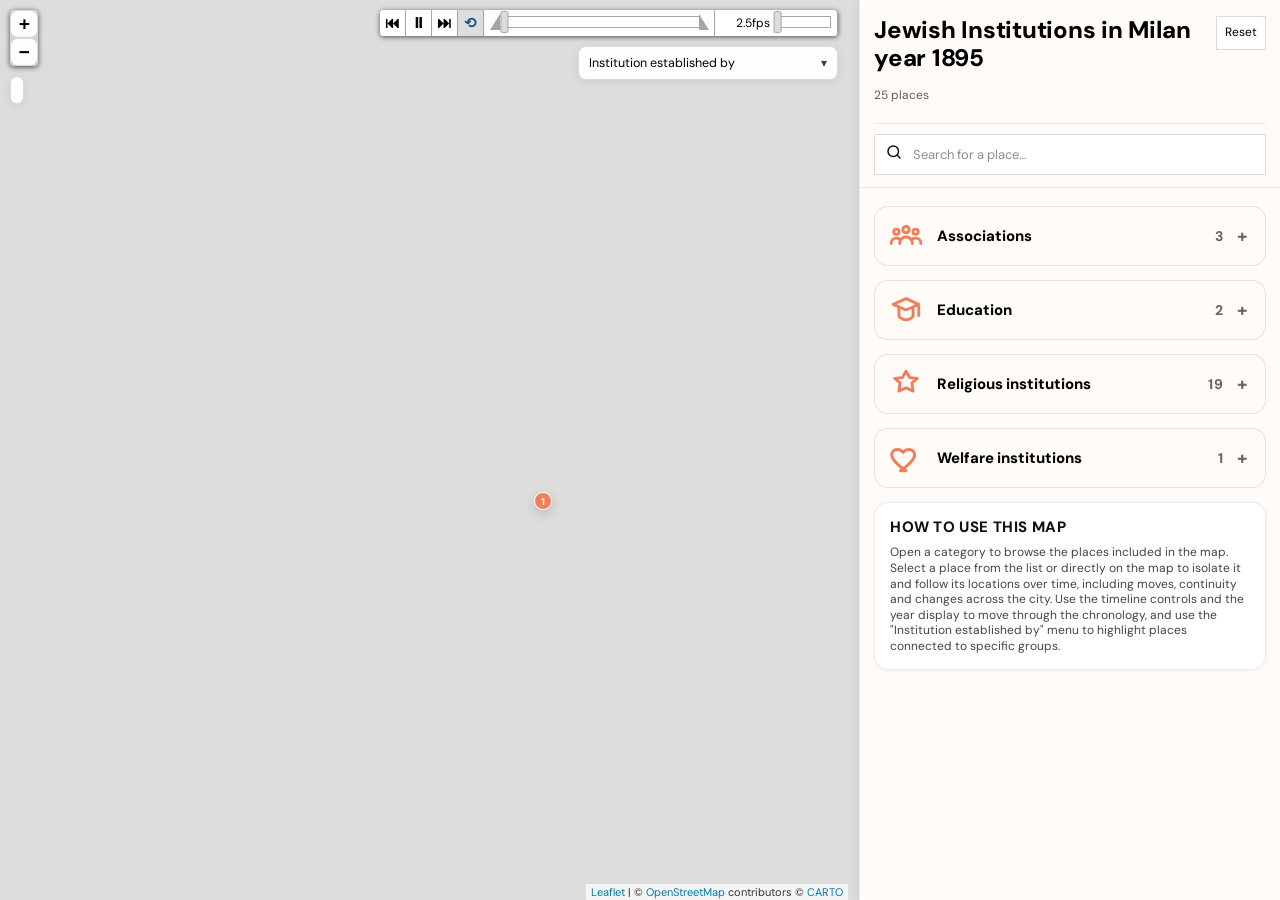
==== commit de275185: "Keep community highlights after timeline rebuild" ====
--- a/index.html
+++ b/index.html
@@ -355,6 +355,34 @@
 
 // Comunità selection state. Empty = no highlight; otherwise it outlines matching visible points.
 var selectedAffiliationsLower = [];
+
+function syncCommunitySelectionState() {
+  if (!Array.isArray(selectedAffiliationsLower)) selectedAffiliationsLower = [];
+  activeAffiliationsLower = selectedAffiliationsLower.length
+    ? selectedAffiliationsLower.slice()
+    : affiliationsLowerAll.slice();
+  try {
+    window.selectedAffiliationsLower = selectedAffiliationsLower;
+    window.activeAffiliationsLower = activeAffiliationsLower;
+  } catch(e) {}
+}
+syncCommunitySelectionState();
+
+function repaintCommunityHighlights() {
+  function repaintNow() {
+    try {
+      if (selectedSiteName) {
+        updateStoryHighlight();
+        layoutStoryPhaseLabels();
+      } else {
+        updateOverlapStyles();
+      }
+    } catch(e) {}
+    try { if (typeof window.refreshCommunityControl === 'function') window.refreshCommunityControl(); } catch(e2) {}
+  }
+  repaintNow();
+  setTimeout(repaintNow, 80);
+}
 
 // Deterministic outline colours for communities (used as marker borders)
 var AFF_OUTLINE_COLORS = (function(){
@@ -524,7 +552,7 @@
 	            try { renderPlaceInfoForSelected(); } catch(err) {}
 	            try { focusLatLngKeepingSidebar(layer.getLatLng(), Math.max(map.getZoom ? map.getZoom() : 13, 13)); } catch(err0) {}
 	            try { layer.openPopup(); } catch(err2) {}
-	            startTimelinePlayer(120);
+	            stopTimelinePlayer();
 	            try { if (e) L.DomEvent.stop(e); } catch(err3) {}
 	          });
         }
@@ -539,7 +567,7 @@
         }
       }
 
-function buildLayers(selectedCategoriesLower, selectedAffiliationsLower) {
+function buildLayers(selectedCategoriesLower, selectedAffiliationsFilterLower) {
   // selectedCategoriesLower: array of lower-cased categories to show.
   // If null/undefined -> show all. If empty -> show none.
   var selected = Array.isArray(selectedCategoriesLower)
@@ -582,8 +610,8 @@
       if (selectedSiteName) {
         var present = [];
         try {
-          for (var si = 0; si < (window.selectedAffiliationsLower || []).length; si++) {
-            var ksel = (window.selectedAffiliationsLower || [])[si];
+          for (var si = 0; si < (selectedAffiliationsLower || []).length; si++) {
+            var ksel = (selectedAffiliationsLower || [])[si];
             if (featureHasSelectedAff(p, ksel)) present.push(ksel);
           }
         } catch(e) {}
@@ -1516,16 +1544,18 @@
   });
 } catch(e) {}
 
-function rebuildOverlaysAndSearch() {
+function rebuildOverlaysAndSearch(options) {
+  options = options || {};
+  var preserveAutoplay = options.preserveAutoplay !== false;
   // Preserve whether the layer is currently visible
   var wasVisible = map.hasLayer(timeSitesLayer);
 
   // Preserve whether the player was running
   var wasPlaying = false;
-  try { wasPlaying = !!(map && map._tdPlayer && map._tdPlayer._playing); } catch(e) {}
+  try { wasPlaying = preserveAutoplay && isTimelinePlayerRunning(); } catch(e) {}
 
   // Stop player while we swap layers (prevents TimeDimension desync)
-  try { if (map && map._tdPlayer && typeof map._tdPlayer.stop === 'function') map._tdPlayer.stop(); } catch(e) {}
+  try { stopTimelinePlayer(); } catch(e) {}
 
   // Remove old layer/control/search safely
   try { if (layerControl) map.removeControl(layerControl); } catch(e) {}
@@ -1837,13 +1867,27 @@
     try { L.DomEvent.disableClickPropagation(container); } catch(err) {}
     try { L.DomEvent.disableScrollPropagation(container); } catch(err) {}
 
-    // Important on iPad/Safari: keep a single activation path for the dropdown
-    // and for its buttons, otherwise taps may be swallowed or require multiple tries.
+    // Keep both pointer and click paths, with a guard against double activation.
+    // This makes the control recover after timeline start/stop and browser resize cycles.
+    var lastToggleActivationTs = 0;
+    function onTogglePointer(e) {
+      lastToggleActivationTs = Date.now();
+      togglePanel(e);
+    }
+    function onToggleClick(e) {
+      if ((Date.now() - lastToggleActivationTs) < 350) {
+        try { L.DomEvent.stop(e); } catch(err) {}
+        if (e && e.preventDefault) e.preventDefault();
+        return;
+      }
+      togglePanel(e);
+    }
     if (window.PointerEvent) {
-      btn.addEventListener('pointerdown', togglePanel, { passive: false });
+      btn.addEventListener('pointerdown', onTogglePointer, { passive: false });
+      btn.addEventListener('click', onToggleClick);
     } else {
-      btn.addEventListener('touchstart', togglePanel, { passive: false });
-      btn.addEventListener('click', togglePanel);
+      btn.addEventListener('touchstart', onTogglePointer, { passive: false });
+      btn.addEventListener('click', onToggleClick);
     }
 
     // Close dropdown when tapping outside, but ignore the same interaction that
@@ -1889,21 +1933,32 @@
 	            selectedAffiliationsLower.sort(function(a,b){ return affiliationsLowerAll.indexOf(a) - affiliationsLowerAll.indexOf(b); });
 	          } catch(eSort) {}
 	        }
-	        activeAffiliationsLower = selectedAffiliationsLower.length
-	          ? selectedAffiliationsLower.slice()
-	          : affiliationsLowerAll.slice();
+	        syncCommunitySelectionState();
 	        updateAffButtons();
 	        updateToggleCount();
 	        try { clearSpiderfy(); } catch(e1) {}
-	        try { updateOverlapStyles(); } catch(e2) {}
-	        try { if (selectedSiteName) updateStoryHighlight(); } catch(e3) {}
+	        try { repaintCommunityHighlights(); } catch(e2) {}
 	        closePanel();
 	      }
+      var lastAffActivationTs = 0;
+      function onAffPointer(e) {
+        lastAffActivationTs = Date.now();
+        onAffActivate(e);
+      }
+      function onAffClick(e) {
+        if ((Date.now() - lastAffActivationTs) < 350) {
+          try { L.DomEvent.stop(e); } catch(err) {}
+          if (e && e.preventDefault) e.preventDefault();
+          return;
+        }
+        onAffActivate(e);
+      }
       if (window.PointerEvent) {
-        b.addEventListener('pointerdown', onAffActivate, { passive: false });
+        b.addEventListener('pointerdown', onAffPointer, { passive: false });
+        b.addEventListener('click', onAffClick);
       } else {
-        b.addEventListener('touchstart', onAffActivate, { passive: false });
-        b.addEventListener('click', onAffActivate);
+        b.addEventListener('touchstart', onAffPointer, { passive: false });
+        b.addEventListener('click', onAffClick);
       }
 
       return b;
@@ -1991,7 +2046,7 @@
   var commEl = topRight.querySelector('.community-control');
   if (!commEl) return;
 
-  var commCtrl = commEl.closest('.leaflet-control') || commEl;
+  var commCtrl = commEl;
 
   var row = topRight.querySelector('.topright-lang-community');
   if (!row) {
@@ -1999,8 +2054,12 @@
     row.className = 'leaflet-control topright-lang-community';
   }
 
-  row.innerHTML = '';
-  row.appendChild(commCtrl);
+  Array.prototype.slice.call(row.children).forEach(function(child){
+    if (child !== commCtrl && !child.classList.contains('language-control')) {
+      try { row.removeChild(child); } catch(e) {}
+    }
+  });
+  if (commCtrl.parentElement !== row) row.appendChild(commCtrl);
 
   var header = topRight.querySelector('.topright-timeyear');
   if (row.parentElement !== topRight) {
@@ -2426,8 +2485,8 @@
         // at least one feature of the selected affiliation at the current time/coordinate.
         var present = [];
         try {
-          for (var si = 0; si < (window.selectedAffiliationsLower || []).length; si++) {
-            var ksel = (window.selectedAffiliationsLower || [])[si];
+          for (var si = 0; si < (selectedAffiliationsLower || []).length; si++) {
+            var ksel = (selectedAffiliationsLower || [])[si];
             var hasAff = false;
             for (var gi = 0; gi < group.length; gi++) {
               var fp = (group[gi] && group[gi].feature) ? (group[gi].feature.properties || {}) : {};
@@ -2573,7 +2632,7 @@
       item.appendChild(meta);
 
       function activatePhase(){
-        // Jump to this phase, open its popup, and keep the chronology running.
+        // Jump to this phase, open its popup, and keep the chronology paused in detail view.
         selectedFocusUid = String(p.uid || '');
         var t0 = Date.parse(String(p.start_date || '').trim());
         if (!isNaN(t0)) map.timeDimension.setCurrentTime(t0);
@@ -2592,7 +2651,7 @@
             setTimeout(__open, 60);
           }
         } catch(e) {}
-        startTimelinePlayer(120);
+        stopTimelinePlayer();
       }
 
       item.addEventListener('click', activatePhase);
@@ -2754,6 +2813,9 @@
 function selectPlaceByName(name, focusUid) {
   if (!name) return;
 
+  // Detail/story mode should stay fixed until the user returns to chronological view.
+  stopTimelinePlayer();
+
   selectedSiteName = normSiteName(name);
   selectedSiteLabel = String(name || '').trim();
   selectedFocusUid = (typeof focusUid !== 'undefined' && focusUid !== null) ? String(focusUid) : null;
@@ -2773,7 +2835,7 @@
   }
 
   // Rebuild the layer stack so the map shows ONLY this place (all its phases) across time
-  rebuildOverlaysAndSearch();
+  rebuildOverlaysAndSearch({ preserveAutoplay: false });
 
   // Fit to all phases and open the focused popup (or the first one)
   try {
@@ -2828,7 +2890,7 @@
   try { renderPlaceInfoForSelected(); } catch(e) {}
 
   updateSidebarList();
-  startTimelinePlayer(180);
+  stopTimelinePlayer();
   setTimeout(function(){ try { if (selectedSiteName) layoutStoryPhaseLabels(); } catch(e) {} }, 80);
 }
 
@@ -2899,8 +2961,8 @@
 
   if (!wasInStoryMode) {
     selectedAffiliationsLower = [];
-    activeAffiliationsLower = affiliationsLowerAll.slice();
-  }
+  }
+  syncCommunitySelectionState();
   sidebarOpenCategories = {};
 
   try { if (placeInfoEl) { placeInfoEl.hidden = true; placeInfoEl.innerHTML = ''; } } catch(e4) {}
@@ -2910,6 +2972,7 @@
   try { clearPopupConnector(); } catch(e7) {}
   try { if (typeof window.refreshCommunityControl === 'function') window.refreshCommunityControl(); } catch(e8) {}
   try { rebuildOverlaysAndSearch(); } catch(e9) {}
+  try { repaintCommunityHighlights(); } catch(e9a) {}
   try {
     if (resumeTime !== null && !isNaN(resumeTime) && map && map.timeDimension) {
       map.timeDimension.setCurrentTime(resumeTime);
@@ -2941,9 +3004,16 @@
 
 // Keep the sidebar in sync with the time slider / autoplay
 map.timeDimension.on('timeload', function(){
+  syncCommunitySelectionState();
   updateSidebarList();
   try { if (selectedSiteName) { updateStoryHighlight(); layoutStoryPhaseLabels(); } } catch(e) {}
   updateOverlapStyles();
+  try { if (typeof window.refreshCommunityControl === 'function') window.refreshCommunityControl(); } catch(e2) {}
+  // Rebuilt TimeDimension layers may update after this listener; repaint once more
+  // on the next tick so community rings land on the freshly swapped markers.
+  setTimeout(function(){
+    try { repaintCommunityHighlights(); } catch(e3) {}
+  }, 0);
 });
 
 map.on('zoomend moveend resize', function(){
--- a/css/milano.css
+++ b/css/milano.css
@@ -688,6 +688,7 @@
   position: absolute;
   top: calc(100% + 8px);
   right: 0;
+  z-index: 1200;
   width: 320px;
   max-height: 340px;
   overflow: auto;
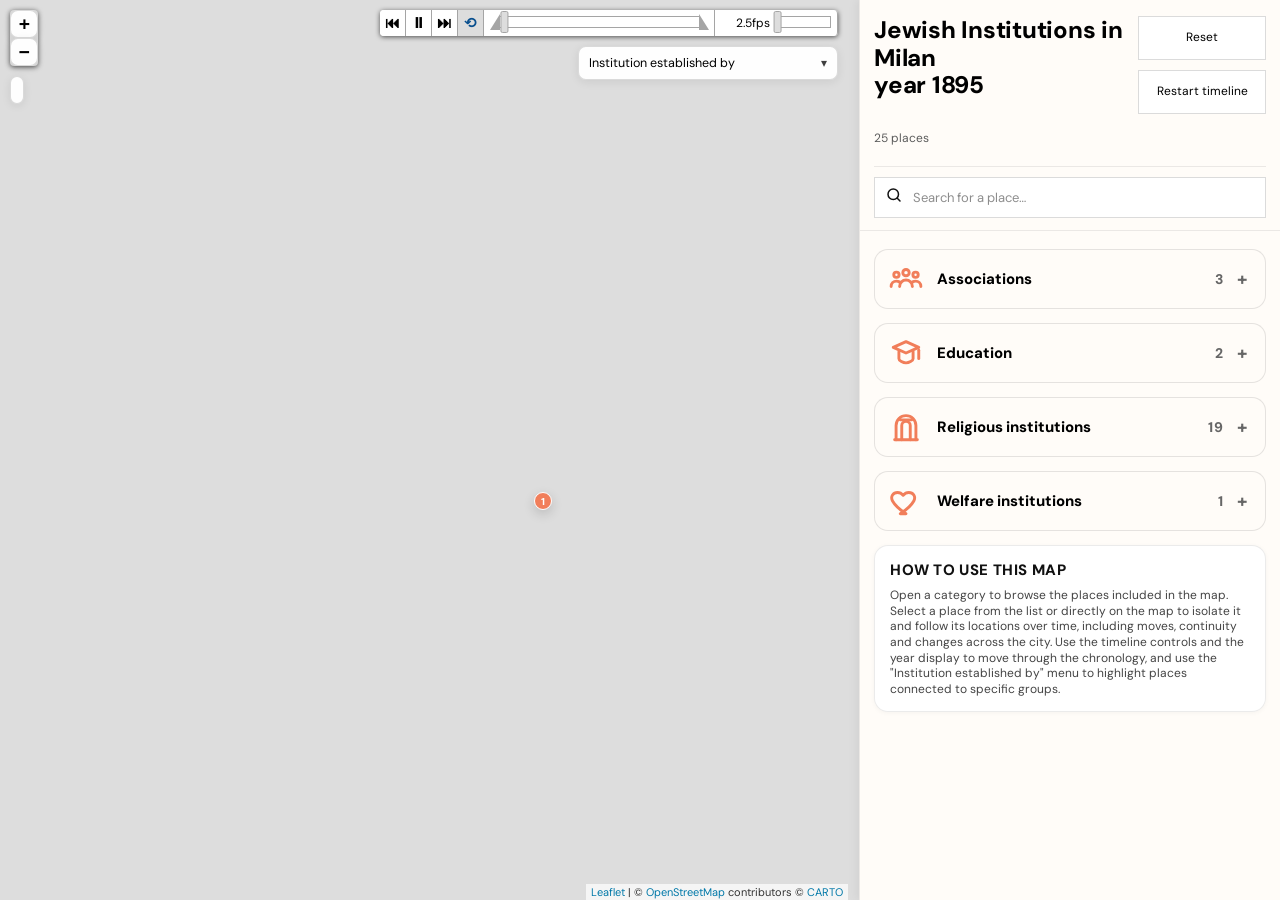
==== commit 32a33308: "Refine timeline controls and responsive testing" ====
--- a/index.html
+++ b/index.html
@@ -47,7 +47,10 @@
       <div class="sidebar-header">
         <div class="sidebar-title">
           <h3 id="sidebarTitle">Jewish Institutions in Milan<br>year <span id="sidebarYear">—</span></h3>
-          <button id="btnClearSelection" class="sidebar-btn" type="button">Reset</button>
+          <div class="sidebar-actions" aria-label="Timeline actions">
+            <button id="btnClearSelection" class="sidebar-btn" type="button">Reset</button>
+            <button id="btnRestartTimeline" class="sidebar-btn" type="button" aria-label="Restart timeline">Restart timeline</button>
+          </div>
         </div>
         <div class="sidebar-sub">
           <span id="sidebarCount">0</span>
@@ -219,7 +222,6 @@
 
       function panOpenPopupIntoVisibleMap(layer) {
         if (!map || !layer || !layer.getPopup) return;
-        if (selectedSiteName) return;
         var popup = null;
         try { popup = layer.getPopup(); } catch(e0) { popup = null; }
         if (!popup || !popup.getElement) return;
@@ -230,7 +232,7 @@
         var popRect = el.getBoundingClientRect();
         var insets = getSidebarOcclusionInsets();
         var size = map.getSize();
-        var pad = 24;
+        var pad = 44;
         var visible = {
           left: insets.left + pad,
           top: insets.top + pad,
@@ -1117,38 +1119,38 @@
 function storyPopupCandidateOffsets(width, height, pt, clusterCenter) {
   var halfW = Math.round(width / 2);
   var halfH = Math.round(height / 2);
-  var near = 38;
-  var mid = 58;
-  var far = 82;
-  var diag = 28;
+  var near = 16;
+  var mid = 28;
+  var far = 44;
+  var diag = 14;
   var bySide = {
     right: [
-      { direction: 'right', offset: L.point(halfW + near, halfH - 12), score: 0 },
-      { direction: 'right', offset: L.point(halfW + mid, halfH - 12), score: 3 },
-      { direction: 'right', offset: L.point(halfW + far, halfH - 12), score: 7 },
-      { direction: 'right', offset: L.point(halfW + near + diag, 2), score: 5 },
-      { direction: 'right', offset: L.point(halfW + near + diag, height - 26), score: 6 }
+      { direction: 'right', offset: L.point(halfW + near, halfH - 10), score: 0 },
+      { direction: 'right', offset: L.point(halfW + mid, halfH - 10), score: 12 },
+      { direction: 'right', offset: L.point(halfW + far, halfH - 10), score: 28 },
+      { direction: 'right', offset: L.point(halfW + near + diag, 8), score: 18 },
+      { direction: 'right', offset: L.point(halfW + near + diag, height - 22), score: 20 }
     ],
     left: [
-      { direction: 'left', offset: L.point(-halfW - near, halfH - 12), score: 0 },
-      { direction: 'left', offset: L.point(-halfW - mid, halfH - 12), score: 3 },
-      { direction: 'left', offset: L.point(-halfW - far, halfH - 12), score: 7 },
-      { direction: 'left', offset: L.point(-halfW - near - diag, 2), score: 5 },
-      { direction: 'left', offset: L.point(-halfW - near - diag, height - 26), score: 6 }
+      { direction: 'left', offset: L.point(-halfW - near, halfH - 10), score: 0 },
+      { direction: 'left', offset: L.point(-halfW - mid, halfH - 10), score: 12 },
+      { direction: 'left', offset: L.point(-halfW - far, halfH - 10), score: 28 },
+      { direction: 'left', offset: L.point(-halfW - near - diag, 8), score: 18 },
+      { direction: 'left', offset: L.point(-halfW - near - diag, height - 22), score: 20 }
     ],
     top: [
-      { direction: 'top', offset: L.point(0, -18), score: 0 },
-      { direction: 'top', offset: L.point(-(halfW * 0.4), -18), score: 4 },
-      { direction: 'top', offset: L.point((halfW * 0.4), -18), score: 4 },
-      { direction: 'top', offset: L.point(-(halfW * 0.7), -20), score: 8 },
-      { direction: 'top', offset: L.point((halfW * 0.7), -20), score: 8 }
+      { direction: 'top', offset: L.point(0, -12), score: 0 },
+      { direction: 'top', offset: L.point(-(halfW * 0.24), -12), score: 14 },
+      { direction: 'top', offset: L.point((halfW * 0.24), -12), score: 14 },
+      { direction: 'top', offset: L.point(-(halfW * 0.42), -14), score: 30 },
+      { direction: 'top', offset: L.point((halfW * 0.42), -14), score: 30 }
     ],
     bottom: [
-      { direction: 'bottom', offset: L.point(0, height + 28), score: 0 },
-      { direction: 'bottom', offset: L.point(-(halfW * 0.4), height + 30), score: 5 },
-      { direction: 'bottom', offset: L.point((halfW * 0.4), height + 30), score: 5 },
-      { direction: 'bottom', offset: L.point(-(halfW * 0.7), height + 34), score: 10 },
-      { direction: 'bottom', offset: L.point((halfW * 0.7), height + 34), score: 10 }
+      { direction: 'bottom', offset: L.point(0, height + 18), score: 0 },
+      { direction: 'bottom', offset: L.point(-(halfW * 0.24), height + 20), score: 16 },
+      { direction: 'bottom', offset: L.point((halfW * 0.24), height + 20), score: 16 },
+      { direction: 'bottom', offset: L.point(-(halfW * 0.42), height + 22), score: 34 },
+      { direction: 'bottom', offset: L.point((halfW * 0.42), height + 22), score: 34 }
     ]
   };
 
@@ -1351,10 +1353,15 @@
   }
 
   var candidates = storyPopupCandidateOffsets(width, height, pt, clusterCenter);
+  var primaryDirection = candidates.length ? candidates[0].direction : null;
   var best = null;
+  var scoredCandidates = [];
+  var popupViewportPad = 44;
+  var ownMarkerBox = storyMarkerBoxForLayer(layer, pt);
   candidates.forEach(function(candidate){
     var box = storyPopupBoxForCandidate(pt, width, height, candidate.offset);
-    var viewportPenalty = storyViewportPenalty(box, mapSize, 16) * 180;
+    var viewportOverflow = storyViewportPenalty(box, mapSize, popupViewportPad);
+    var viewportPenalty = viewportOverflow * 4000;
     var overlapMarkers = 0;
     var overlapLabels = 0;
     var overlapMarkerArea = 0;
@@ -1369,7 +1376,7 @@
     }
     var linePenalty = storyLabelLinePenalty(box, lineSegments);
     var dist = Math.sqrt(Math.pow(((box.x1 + box.x2) / 2) - pt.x, 2) + Math.pow(((box.y1 + box.y2) / 2) - pt.y, 2));
-    var distancePenalty = Math.max(0, dist - 156) * 9;
+    var distancePenalty = Math.max(0, dist - 112) * 18;
     var ownLabelPenalty = 0;
     try {
       var tipOwn = layer.getTooltip ? layer.getTooltip() : null;
@@ -1382,8 +1389,23 @@
     } catch(eOwn) {}
     var markerPenalty = overlapMarkers * 24000 + overlapMarkerArea * 6;
     var labelPenalty = overlapLabels * 30000 + overlapLabelArea * 7;
-    candidate.totalPenalty = viewportPenalty + markerPenalty + labelPenalty + linePenalty * 12000 + ownLabelPenalty + distancePenalty + candidate.score;
+    var ownMarkerPenalty = storyBoxIntersectionArea(box, ownMarkerBox, 18, 18) > 0 ? 90000 : 0;
+    candidate.totalPenalty = viewportPenalty + markerPenalty + labelPenalty + linePenalty * 22000 + ownLabelPenalty + ownMarkerPenalty + distancePenalty + candidate.score;
     candidate.box = box;
+    candidate.overlapMarkers = overlapMarkers;
+    candidate.ownMarkerPenalty = ownMarkerPenalty;
+    candidate.viewportOverflow = viewportOverflow;
+    scoredCandidates.push(candidate);
+  });
+
+  var primaryVisibleCandidates = scoredCandidates.filter(function(candidate){
+    return candidate.viewportOverflow <= 0.5 && candidate.direction === primaryDirection && candidate.overlapMarkers === 0 && !candidate.ownMarkerPenalty;
+  });
+  var visibleCandidates = scoredCandidates.filter(function(candidate){
+    return candidate.viewportOverflow <= 0.5 && !candidate.ownMarkerPenalty;
+  });
+  var candidatePool = primaryVisibleCandidates.length ? primaryVisibleCandidates : (visibleCandidates.length ? visibleCandidates : scoredCandidates);
+  candidatePool.forEach(function(candidate){
     if (!best || candidate.totalPenalty < best.totalPenalty) best = candidate;
   });
 
@@ -1667,7 +1689,7 @@
   'comunitario': '<svg viewBox="0 0 24 24" aria-hidden="true"><circle cx="9" cy="9" r="3"/><circle cx="16" cy="10" r="2.5"/><path d="M4.5 20c.6-3.2 3-5 6-5s5.4 1.8 6 5"/><path d="M13.5 20c.3-2.3 2-3.7 4-3.7 1.8 0 3.2.9 3.8 3.7"/></svg>',
   'educazione': '<svg viewBox="0 0 24 24" aria-hidden="true"><path d="M3 8l9-4 9 4-9 4-9-4z"/><path d="M7 11v5c0 1.5 3 3 5 3s5-1.5 5-3v-5"/><path d="M21 10v6"/></svg>',
   'assistenza': '<svg viewBox="0 0 24 24" aria-hidden="true"><path d="M12 21s-7-4.5-9.5-9C.8 8.8 3 6 6 6c1.8 0 3.2 1 4 2 0.8-1 2.2-2 4-2 3 0 5.2 2.8 3.5 6-2.5 4.5-9.5 9-9.5 9z"/></svg>',
-  'religioso': '<svg viewBox="0 0 24 24" aria-hidden="true"><path d="M12 3l2.6 4.5L20 8l-3.8 3.2L17 17l-5-2.4L7 17l.8-5.8L4 8l5.4-.5L12 3z"/></svg>',
+  'religioso': '<svg viewBox="0 0 24 24" aria-hidden="true"><path d="M5 21V11a7 7 0 0 1 14 0v10"/><path d="M9 21V11a3 3 0 0 1 6 0v10"/><path d="M4 21h16"/><path d="M8 7h8"/></svg>',
   'altro': '<svg viewBox="0 0 24 24" aria-hidden="true"><circle cx="12" cy="12" r="2.2"/></svg>',
   'all': '<svg viewBox="0 0 24 24" aria-hidden="true"><path d="M4 7h16"/><path d="M4 12h16"/><path d="M4 17h16"/></svg>'
 };
@@ -2086,6 +2108,7 @@
 var sidebarCountEl = document.getElementById('sidebarCount');
 var placesListEl = document.getElementById('placesList');
 var btnClearSelection = document.getElementById('btnClearSelection');
+var btnRestartTimeline = document.getElementById('btnRestartTimeline');
 var placeInfoEl = document.getElementById('placeInfo');
 
 function getCurrentYear() {
@@ -3002,6 +3025,63 @@
   });
 }
 
+function timelineStartTimeForCurrentFilters() {
+  var minY = null;
+  try {
+    (sitesGeojson.features || []).forEach(function(f){
+      var p = (f && f.properties) ? f.properties : {};
+      if (!passesActiveFilters(p)) return;
+      var sy = numericYearValue(p.start_year);
+      if (sy === null) return;
+      minY = (minY === null) ? sy : Math.min(minY, sy);
+    });
+    if (minY === null) {
+      (sitesGeojson.features || []).forEach(function(f){
+        var p = (f && f.properties) ? f.properties : {};
+        var sy = numericYearValue(p.start_year);
+        if (sy === null) return;
+        minY = (minY === null) ? sy : Math.min(minY, sy);
+      });
+    }
+  } catch(e) {}
+  return minY === null ? null : Date.UTC(minY, 0, 1);
+}
+
+function handleRestartTimeline(ev) {
+  if (ev) { try { ev.preventDefault(); ev.stopPropagation(); } catch(e) {} }
+  stopTimelinePlayer();
+  if (selectedSiteName) {
+    selectedSiteName = null;
+    selectedSiteLabel = null;
+    selectedFocusUid = null;
+    try { if (placeInfoEl) { placeInfoEl.hidden = true; placeInfoEl.innerHTML = ''; } } catch(e1) {}
+    try { clearSpiderfy(); } catch(e2) {}
+    try { clearStoryMovementLayer(); } catch(e3) {}
+    try { clearPopupConnector(); } catch(e4) {}
+    try { rebuildOverlaysAndSearch({ preserveAutoplay: false }); } catch(e5) {}
+  }
+  var startTime = timelineStartTimeForCurrentFilters();
+  if (startTime !== null && map && map.timeDimension) {
+    try { map.timeDimension.setCurrentTime(startTime); } catch(e6) {}
+  }
+  try { updateSidebarList(); } catch(e7) {}
+  setTimeout(function(){
+    try { fitAllSitesKeepingSidebar(); } catch(e8) {}
+    startTimelinePlayer(40);
+  }, 80);
+}
+if (btnRestartTimeline) {
+  btnRestartTimeline.addEventListener('click', handleRestartTimeline, true);
+  btnRestartTimeline.addEventListener('pointerup', function(ev){
+    if (ev && ev.pointerType === 'mouse') return;
+    handleRestartTimeline(ev);
+  }, true);
+  btnRestartTimeline.addEventListener('touchend', handleRestartTimeline, {passive:false, capture:true});
+  btnRestartTimeline.addEventListener('keydown', function(ev){
+    if (ev.key === 'Enter' || ev.key === ' ') { handleRestartTimeline(ev); }
+  });
+}
+
 // Keep the sidebar in sync with the time slider / autoplay
 map.timeDimension.on('timeload', function(){
   syncCommunitySelectionState();
--- a/css/milano.css
+++ b/css/milano.css
@@ -172,6 +172,14 @@
   gap: 10px;
 }
 
+#sidebar .sidebar-actions {
+  display: flex;
+  flex: 0 0 auto;
+  flex-direction: column;
+  gap: 10px;
+  align-items: stretch;
+}
+
 #sidebar .sidebar-title h3 {
   margin: 0;
   font-size: 14px;
@@ -192,15 +200,18 @@
 
 #sidebar button.sidebar-btn {
   font-size: 13px;
-  min-height: 34px;
+  min-height: 44px;
+  width: 128px;
   box-sizing: border-box;
   user-select: none;
   transition: background 120ms ease, box-shadow 120ms ease, border-color 120ms ease;
-  padding: 6px 8px;
+  padding: 7px 10px;
   border-radius: 8px;
   border: 1px solid rgba(0,0,0,0.14);
   background: white;
   cursor: pointer;
+  line-height: 1.15;
+  white-space: normal;
 }
 
 #sidebar button.sidebar-btn:disabled {
@@ -1659,6 +1670,7 @@
 }
 
 #sidebar {
+  /* Desktop/tablet baseline: the sidebar owns a real column, and map controls are offset by --sidebar-w. */
   --sidebar-w: clamp(320px, 34vw, 420px);
   width: var(--sidebar-w);
   max-width: none;
@@ -1723,6 +1735,7 @@
 
 @media (max-width: 1024px) {
   #sidebar {
+    /* Tablet portrait: keep the list usable without stealing too much map surface. */
     --sidebar-w: clamp(280px, 40vw, 360px);
     width: var(--sidebar-w);
     top: 92px;
@@ -1738,6 +1751,7 @@
 
 @media (max-width: 820px) {
   #sidebar {
+    /* Narrow tablets: the sidebar becomes slimmer, while Leaflet controls keep a safe right offset. */
     --sidebar-w: clamp(240px, 44vw, 320px);
     width: var(--sidebar-w);
     top: 96px;
@@ -1753,6 +1767,7 @@
 
 @media (max-width: 640px) {
   #sidebar {
+    /* Phone fallback: use a bottom sheet so the map stays navigable above the list. */
     --sidebar-w: 100vw;
     width: 100vw;
     max-width: none;
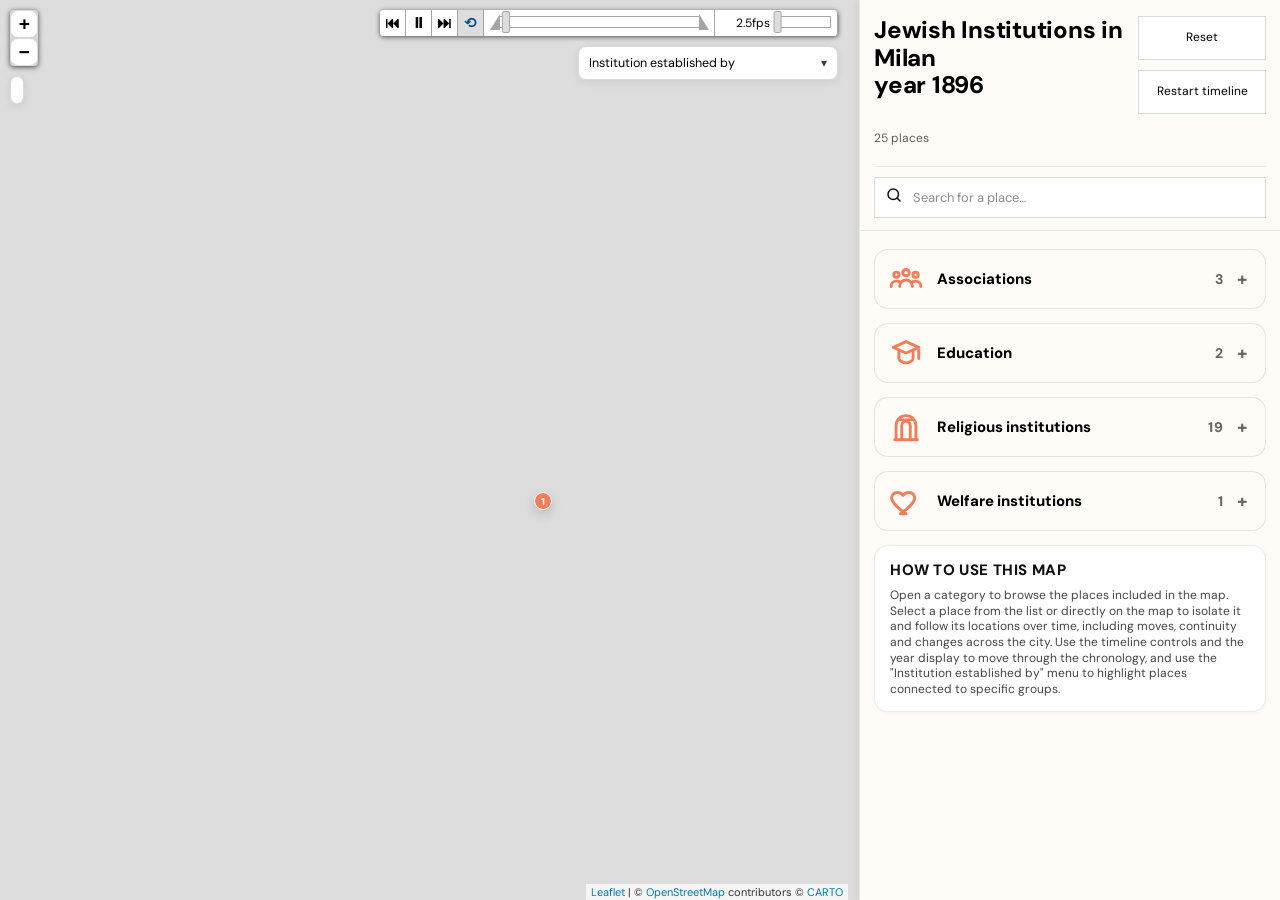
==== commit 642af992: "Show community date ranges in filter menu" ====
--- a/index.html
+++ b/index.html
@@ -325,17 +325,27 @@
   return ia - ib;
 }
 
+function splitAffiliationLabels(value) {
+  var raw = String(value == null ? '' : value).trim();
+  if (!raw) return [];
+  return raw.split(/[;,\/|\n]+/)
+    .map(function(s){ return String(s).trim(); })
+    .filter(function(s){ return !!s; });
+}
+
 function getAffiliations(arr) {
   var seen = {};
   var hasNone = false;
   for (var i = 0; i < arr.length; i++) {
-    var a = (arr[i].affiliazione || '').toString().trim();
-    if (!a) {
+    var parts = splitAffiliationLabels(arr[i].affiliazione);
+    if (!parts.length) {
       hasNone = true;
       continue;
     }
-    var key = canonicalAffiliationKey(a);
-    if (!seen[key]) seen[key] = a;
+    for (var j = 0; j < parts.length; j++) {
+      var key = canonicalAffiliationKey(parts[j]);
+      if (!seen[key]) seen[key] = parts[j];
+    }
   }
   var keys = Object.keys(seen).sort(compareAffiliationKeys);
   var labels = keys.map(function(k){ return seen[k]; });
@@ -346,6 +356,36 @@
   return { labels: labels, keys: keys };
 }
 
+function isOpenEndYear(value) {
+  var s = cleanYearValue(value);
+  if (!s) return true;
+  return Number(s) === 0;
+}
+
+function addAffiliationYear(range, value) {
+  var y = numericYearValue(value);
+  if (typeof y !== 'number' || isNaN(y) || y === 0) return;
+  if (range.min === null || y < range.min) range.min = y;
+  if (range.max === null || y > range.max) range.max = y;
+}
+
+function getAffiliationDateRanges(arr) {
+  var ranges = {};
+  for (var i = 0; i < arr.length; i++) {
+    var row = arr[i] || {};
+    var parts = splitAffiliationLabels(row.affiliazione);
+    if (!parts.length) parts = [AFF_NONE_KEY];
+    for (var j = 0; j < parts.length; j++) {
+      var key = canonicalAffiliationKey(parts[j]);
+      if (!ranges[key]) ranges[key] = { min: null, max: null, open: false };
+      addAffiliationYear(ranges[key], row.start_year);
+      if (isOpenEndYear(row.end_year)) ranges[key].open = true;
+      else addAffiliationYear(ranges[key], row.end_year);
+    }
+  }
+  return ranges;
+}
+
 var categories = getCategories(milanoSites);
 
 
@@ -354,9 +394,18 @@
 
 var affiliationsLowerAll = affiliationMeta.keys;
 var activeAffiliationsLower = affiliationsLowerAll.slice(); // kept for backward compatibility
+var affiliationDateRanges = getAffiliationDateRanges(milanoSites);
+var AFF_OPEN_END_LABEL = 'today';
 
 // Comunità selection state. Empty = no highlight; otherwise it outlines matching visible points.
 var selectedAffiliationsLower = [];
+
+function formatAffiliationDateRange(keyLower) {
+  var range = affiliationDateRanges ? affiliationDateRanges[keyLower] : null;
+  if (!range || range.min === null) return '';
+  var endLabel = range.open ? AFF_OPEN_END_LABEL : (range.max === null ? range.min : range.max);
+  return ' (' + range.min + '-' + endLabel + ')';
+}
 
 function syncCommunitySelectionState() {
   if (!Array.isArray(selectedAffiliationsLower)) selectedAffiliationsLower = [];
@@ -1929,16 +1978,19 @@
     document.addEventListener('mousedown', onDocPointerDown, true);
     document.addEventListener('touchstart', onDocPointerDown, true);
 
-    function makeAffButton(label, keyLower, isClear) {
-      var b = L.DomUtil.create('button', 'aff-btn', panel);
-      b.type = 'button';
-      b.setAttribute('data-aff', isClear ? '__clear__' : keyLower);
-      b.setAttribute('aria-pressed', 'false');
-
-      var strokeCol = isClear ? '#111' : (AFF_OUTLINE_COLORS[keyLower] || '#111');
-      b.innerHTML =
-        (isClear ? '' : ('<span class="aff-swatch" style="--stroke:' + strokeCol + '"></span>')) +
-        '<span class="aff-label">' + label + '</span>';
+	    function makeAffButton(label, keyLower, isClear) {
+	      var b = L.DomUtil.create('button', 'aff-btn', panel);
+	      b.type = 'button';
+	      b.setAttribute('data-aff', isClear ? '__clear__' : keyLower);
+	      b.setAttribute('aria-pressed', 'false');
+
+	      var strokeCol = isClear ? '#111' : (AFF_OUTLINE_COLORS[keyLower] || '#111');
+	      if (!isClear) {
+	        var swatch = L.DomUtil.create('span', 'aff-swatch', b);
+	        swatch.style.setProperty('--stroke', strokeCol);
+	      }
+	      var labelEl = L.DomUtil.create('span', 'aff-label', b);
+	      labelEl.textContent = label + (isClear ? '' : formatAffiliationDateRange(keyLower));
 
 	      function onAffActivate(e){
 	        try { L.DomEvent.stop(e); } catch(err) {}
--- a/css/milano.css
+++ b/css/milano.css
@@ -1730,7 +1730,19 @@
 }
 
 .topright-lang-community {
-  max-width: min(340px, calc(100vw - var(--sidebar-w, 420px) - 24px));
+  max-width: min(520px, calc(100vw - var(--sidebar-w, 420px) - 24px));
+}
+
+.community-control .community-panel {
+  /* The date ranges make the labels longer; keep the desktop menu wide enough for one-line options. */
+  width: min(520px, calc(100vw - var(--sidebar-w, 420px) - 48px));
+  max-width: calc(100vw - 24px);
+}
+
+@media (min-width: 821px) {
+  .community-control .aff-label {
+    white-space: nowrap !important;
+  }
 }
 
 @media (max-width: 1024px) {
@@ -1795,4 +1807,8 @@
   .topright-timeyear {
     max-width: calc(100vw - 24px);
   }
-}
+
+  .community-control .community-panel {
+    width: calc(100vw - 24px);
+  }
+}
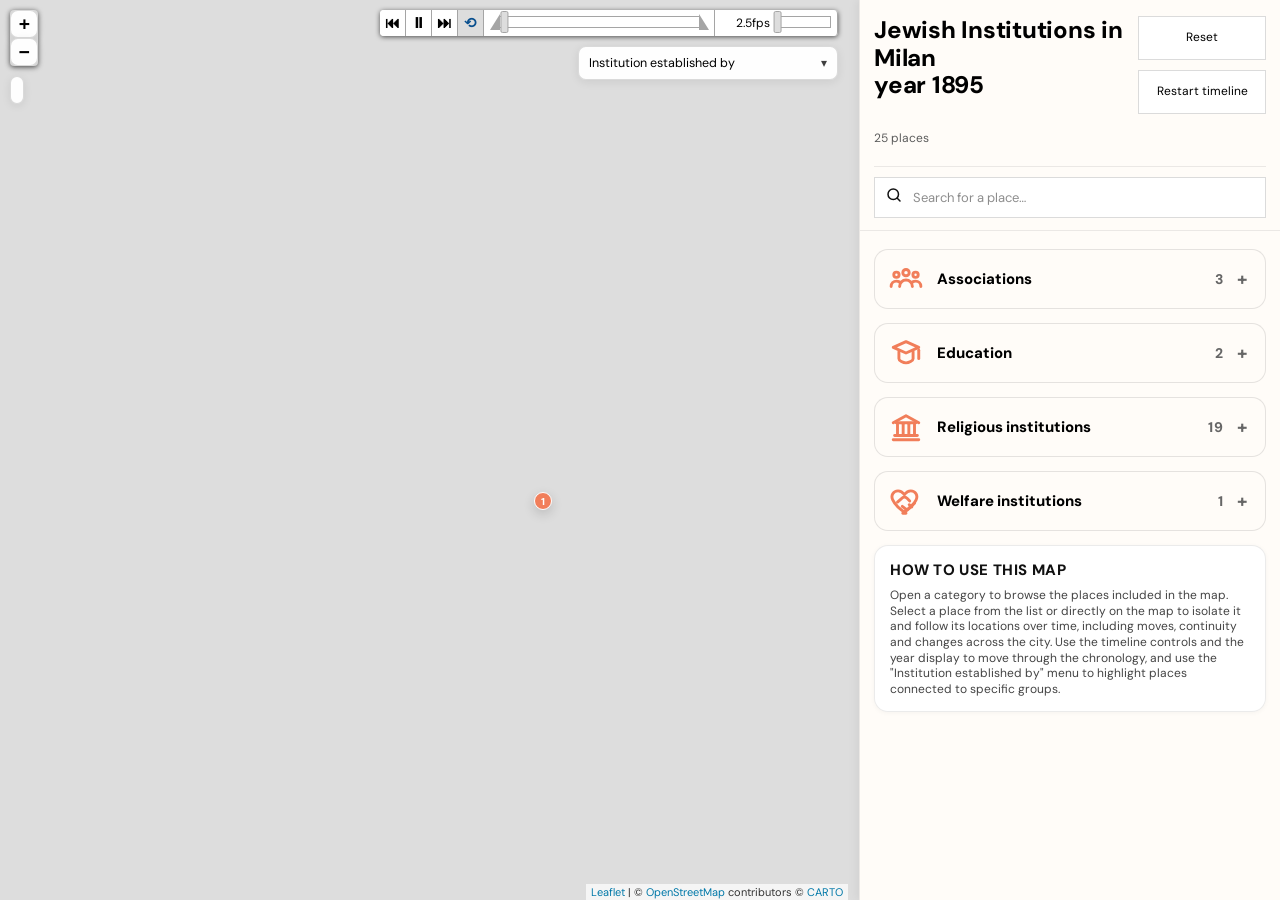
==== commit b0182dcd: "Refine open-ended dates and category icons" ====
--- a/index.html
+++ b/index.html
@@ -294,8 +294,6 @@
         return out;
       }
 
-      
-
 // ---- Affiliation list (Comunità) ----
 var AFF_NONE_KEY = '(none)';
 var AFFILIATION_ORDER = ['chabad', 'lebanese', 'milanese', 'persian', 'mena', 'postwar', AFF_NONE_KEY];
@@ -395,7 +393,11 @@
 var affiliationsLowerAll = affiliationMeta.keys;
 var activeAffiliationsLower = affiliationsLowerAll.slice(); // kept for backward compatibility
 var affiliationDateRanges = getAffiliationDateRanges(milanoSites);
-var AFF_OPEN_END_LABEL = 'today';
+
+function formatOpenDateLabel(year) {
+  var y = cleanYearValue(year);
+  return y ? (y + ' -') : '';
+}
 
 // Comunità selection state. Empty = no highlight; otherwise it outlines matching visible points.
 var selectedAffiliationsLower = [];
@@ -403,7 +405,8 @@
 function formatAffiliationDateRange(keyLower) {
   var range = affiliationDateRanges ? affiliationDateRanges[keyLower] : null;
   if (!range || range.min === null) return '';
-  var endLabel = range.open ? AFF_OPEN_END_LABEL : (range.max === null ? range.min : range.max);
+  if (range.open) return ' (' + formatOpenDateLabel(range.min) + ')';
+  var endLabel = (range.max === null) ? range.min : range.max;
   return ' (' + range.min + '-' + endLabel + ')';
 }
 
@@ -483,7 +486,6 @@
         "non classificato": "#f17e5a"
       };
 
-      
       function getPopupSourceInfo(p) {
         if (!p) return '';
         var direct = p.fonti || p.fonte || p.Fonti || p.sources || p.source || p.Sources || '';
@@ -515,7 +517,7 @@
         var p = feature.properties || {};
         var yearsLabel = '';
         if ((p.end_year === null || p.end_year === undefined || p.end_year === '' || String(p.end_year).toLowerCase() === 'null') && p.start_year) {
-          yearsLabel = String(p.start_year) + '–';
+          yearsLabel = formatOpenDateLabel(p.start_year);
         } else if (p.start_year === p.end_year) {
           yearsLabel = String(p.start_year || '');
         } else {
@@ -1728,8 +1730,6 @@
         try { if (selectedSiteName) layoutStoryPhaseLabels(); } catch(e) {}
       }, 0);
 
-      
-
 // ---- UI: Categoria in sidebar + Comunità dropdown on map ----
 
 // Monochrome (B/W) symbolic SVG icons for categories.
@@ -1737,8 +1737,8 @@
   'associazione': '<svg viewBox="0 0 64 64" aria-hidden="true"><circle cx="32" cy="20" r="6"></circle><path d="M20 46c0-7 5.4-12 12-12s12 5 12 12"></path><circle cx="14" cy="24" r="5"></circle><path d="M4 46c0-6 4.5-10 10-10 2 0 3.8.5 5.4 1.4"></path><circle cx="50" cy="24" r="5"></circle><path d="M60 46c0-6-4.5-10-10-10-2 0-3.8.5-5.4 1.4"></path></svg>',
   'comunitario': '<svg viewBox="0 0 24 24" aria-hidden="true"><circle cx="9" cy="9" r="3"/><circle cx="16" cy="10" r="2.5"/><path d="M4.5 20c.6-3.2 3-5 6-5s5.4 1.8 6 5"/><path d="M13.5 20c.3-2.3 2-3.7 4-3.7 1.8 0 3.2.9 3.8 3.7"/></svg>',
   'educazione': '<svg viewBox="0 0 24 24" aria-hidden="true"><path d="M3 8l9-4 9 4-9 4-9-4z"/><path d="M7 11v5c0 1.5 3 3 5 3s5-1.5 5-3v-5"/><path d="M21 10v6"/></svg>',
-  'assistenza': '<svg viewBox="0 0 24 24" aria-hidden="true"><path d="M12 21s-7-4.5-9.5-9C.8 8.8 3 6 6 6c1.8 0 3.2 1 4 2 0.8-1 2.2-2 4-2 3 0 5.2 2.8 3.5 6-2.5 4.5-9.5 9-9.5 9z"/></svg>',
-  'religioso': '<svg viewBox="0 0 24 24" aria-hidden="true"><path d="M5 21V11a7 7 0 0 1 14 0v10"/><path d="M9 21V11a3 3 0 0 1 6 0v10"/><path d="M4 21h16"/><path d="M8 7h8"/></svg>',
+  'assistenza': '<svg viewBox="0 0 64 64" aria-hidden="true"><path d="M32 55s-19-12-25-25c-4-8 1-17 10-17 5 0 9 3 12 7 3-4 7-7 12-7 9 0 14 9 10 17-6 13-25 25-25 25z"/><path d="M16 34l8-7c3-3 7-3 10 0l5 5"/><path d="M25 42l5 4c2 2 5 2 7 0l11-10"/><path d="M38 39l5 4"/></svg>',
+  'religioso': '<svg viewBox="0 0 24 24" aria-hidden="true"><path d="M3 9l9-5 9 5"/><path d="M5 9h14"/><path d="M6 10v8"/><path d="M10 10v8"/><path d="M14 10v8"/><path d="M18 10v8"/><path d="M4 18h16"/><path d="M3 21h18"/></svg>',
   'altro': '<svg viewBox="0 0 24 24" aria-hidden="true"><circle cx="12" cy="12" r="2.2"/></svg>',
   'all': '<svg viewBox="0 0 24 24" aria-hidden="true"><path d="M4 7h16"/><path d="M4 12h16"/><path d="M4 17h16"/></svg>'
 };
@@ -1904,7 +1904,6 @@
     panel.setAttribute('role', 'menu');
     panel.hidden = true;
 
-    
     // Prevent map interactions from hijacking clicks inside the dropdown.
     panel.addEventListener('mousedown', function(e){ try { L.DomEvent.stop(e); } catch(err){} });
     panel.addEventListener('click', function(e){ try { L.DomEvent.stop(e); } catch(err){} });
@@ -2173,7 +2172,7 @@
   if (!p) return '';
   var sy = cleanYearValue(p.start_year);
   var ey = cleanYearValue(p.end_year);
-  if (!ey) return sy ? (sy + '–') : '';
+  if (!ey) return formatOpenDateLabel(sy);
   return (sy === ey) ? sy : (sy + '–' + ey);
 }
 
@@ -3004,8 +3003,8 @@
     else hasOpenEndedPhase = true;
   });
   var years = (minY !== null && maxY !== null)
-    ? (hasOpenEndedPhase ? (minY + '–') : ((minY === maxY) ? String(minY) : (minY + '–' + maxY)))
-    : (minY !== null && hasOpenEndedPhase ? (minY + '–') : '');
+    ? (hasOpenEndedPhase ? formatOpenDateLabel(minY) : ((minY === maxY) ? String(minY) : (minY + '–' + maxY)))
+    : (minY !== null && hasOpenEndedPhase ? formatOpenDateLabel(minY) : '');
 
   var html = ''
     + '<div class="place-info-title">' + safeText((rep && rep.sito) || selectedSiteLabel || selectedSiteName) + '</div>'
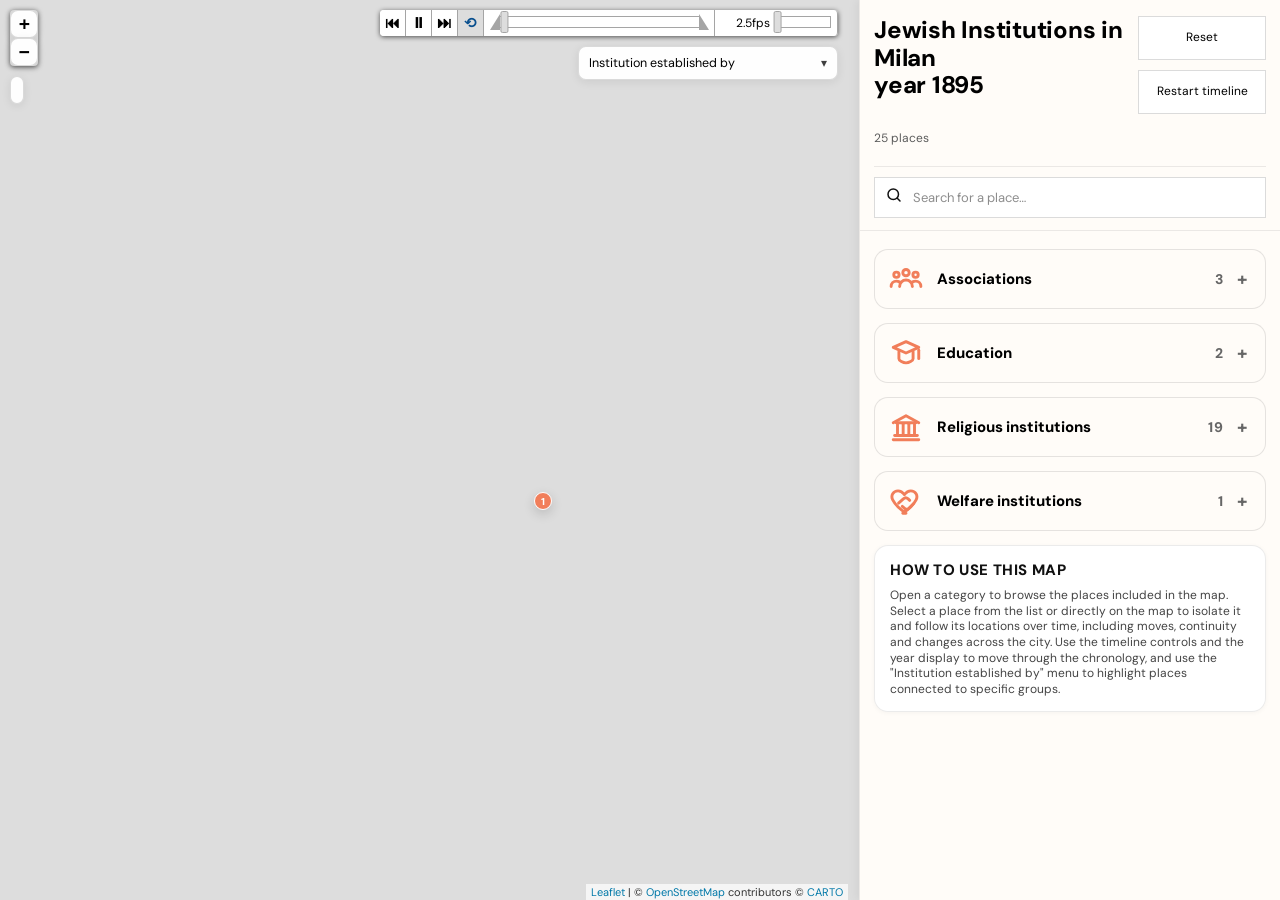
==== commit c7b447b6: "Improve welfare category icon legibility" ====
--- a/index.html
+++ b/index.html
@@ -1737,7 +1737,7 @@
   'associazione': '<svg viewBox="0 0 64 64" aria-hidden="true"><circle cx="32" cy="20" r="6"></circle><path d="M20 46c0-7 5.4-12 12-12s12 5 12 12"></path><circle cx="14" cy="24" r="5"></circle><path d="M4 46c0-6 4.5-10 10-10 2 0 3.8.5 5.4 1.4"></path><circle cx="50" cy="24" r="5"></circle><path d="M60 46c0-6-4.5-10-10-10-2 0-3.8.5-5.4 1.4"></path></svg>',
   'comunitario': '<svg viewBox="0 0 24 24" aria-hidden="true"><circle cx="9" cy="9" r="3"/><circle cx="16" cy="10" r="2.5"/><path d="M4.5 20c.6-3.2 3-5 6-5s5.4 1.8 6 5"/><path d="M13.5 20c.3-2.3 2-3.7 4-3.7 1.8 0 3.2.9 3.8 3.7"/></svg>',
   'educazione': '<svg viewBox="0 0 24 24" aria-hidden="true"><path d="M3 8l9-4 9 4-9 4-9-4z"/><path d="M7 11v5c0 1.5 3 3 5 3s5-1.5 5-3v-5"/><path d="M21 10v6"/></svg>',
-  'assistenza': '<svg viewBox="0 0 64 64" aria-hidden="true"><path d="M32 55s-19-12-25-25c-4-8 1-17 10-17 5 0 9 3 12 7 3-4 7-7 12-7 9 0 14 9 10 17-6 13-25 25-25 25z"/><path d="M16 34l8-7c3-3 7-3 10 0l5 5"/><path d="M25 42l5 4c2 2 5 2 7 0l11-10"/><path d="M38 39l5 4"/></svg>',
+  'assistenza': '<svg class="cat-svg--welfare" viewBox="0 0 64 64" aria-hidden="true"><path d="M32 55s-18-11.5-25-25c-4.2-8.4 1-17 10-17 5 0 9 3 12 7 3-4 7-7 12-7 9 0 14.2 8.6 10 17-7 13.5-25 25-25 25z"/><path d="M18 36l9-8c2.6-2.4 6.4-2.4 9 0l3 2.8"/><path d="M25 42l5 4.2c2.1 1.8 5.1 1.7 7-.2l9-9"/></svg>',
   'religioso': '<svg viewBox="0 0 24 24" aria-hidden="true"><path d="M3 9l9-5 9 5"/><path d="M5 9h14"/><path d="M6 10v8"/><path d="M10 10v8"/><path d="M14 10v8"/><path d="M18 10v8"/><path d="M4 18h16"/><path d="M3 21h18"/></svg>',
   'altro': '<svg viewBox="0 0 24 24" aria-hidden="true"><circle cx="12" cy="12" r="2.2"/></svg>',
   'all': '<svg viewBox="0 0 24 24" aria-hidden="true"><path d="M4 7h16"/><path d="M4 12h16"/><path d="M4 17h16"/></svg>'
--- a/css/milano.css
+++ b/css/milano.css
@@ -1739,6 +1739,15 @@
   max-width: calc(100vw - 24px);
 }
 
+.cat-svg--welfare {
+  stroke-width: 2.15 !important;
+}
+
+.icon-only-marker__icon .cat-svg--welfare {
+  width: 76% !important;
+  height: 76% !important;
+}
+
 @media (min-width: 821px) {
   .community-control .aff-label {
     white-space: nowrap !important;
